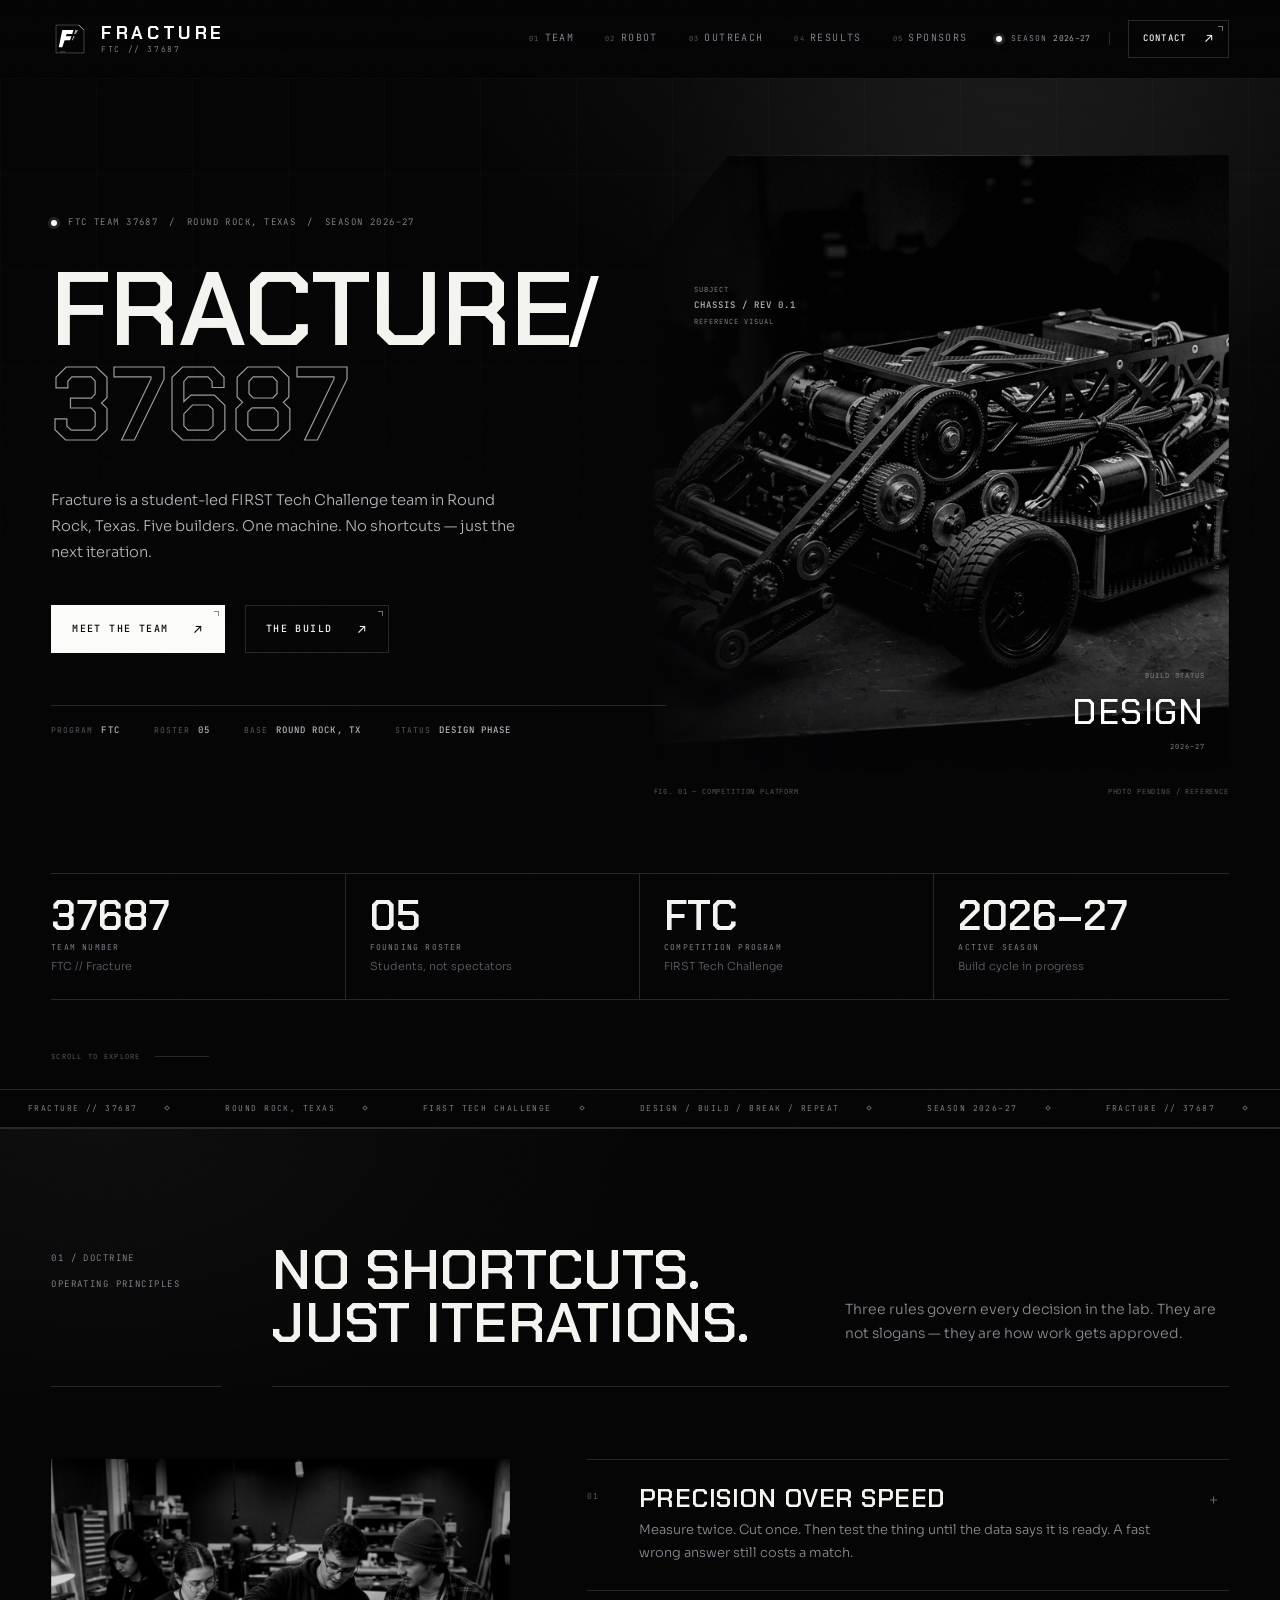
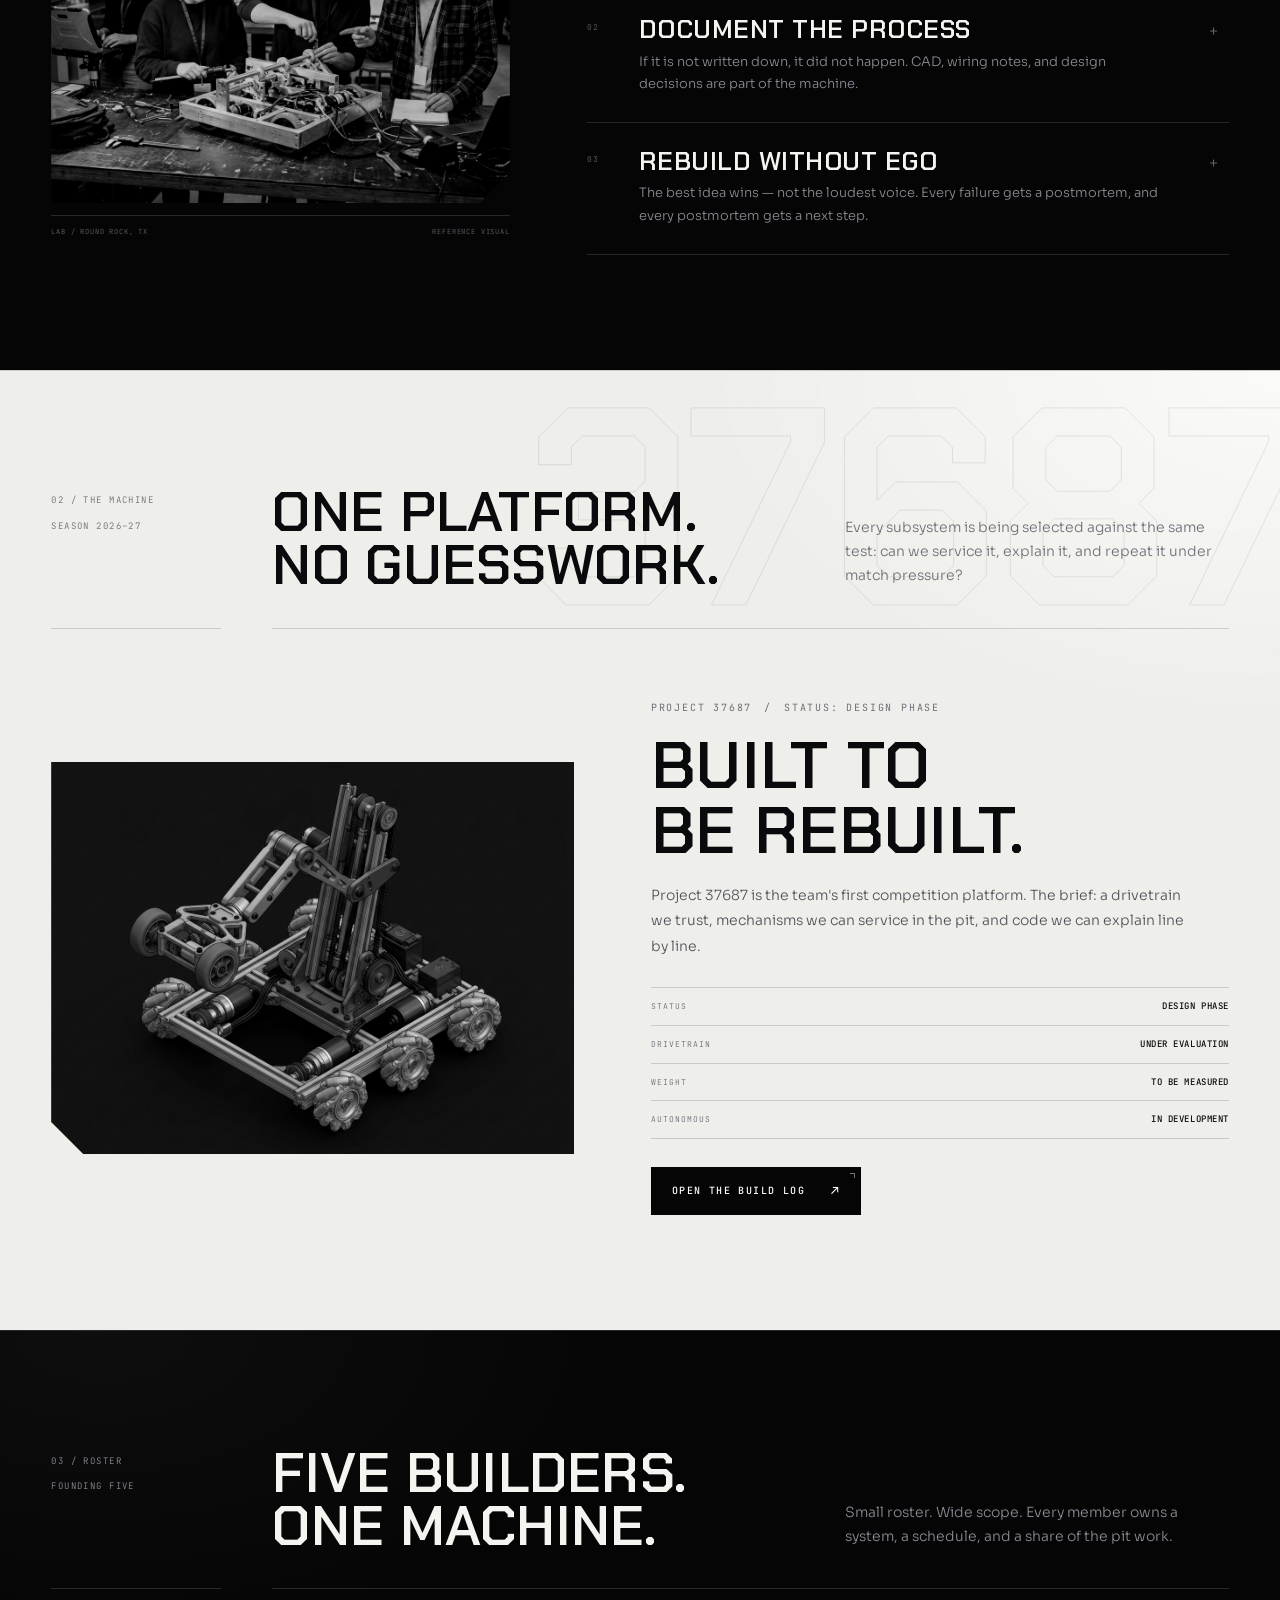
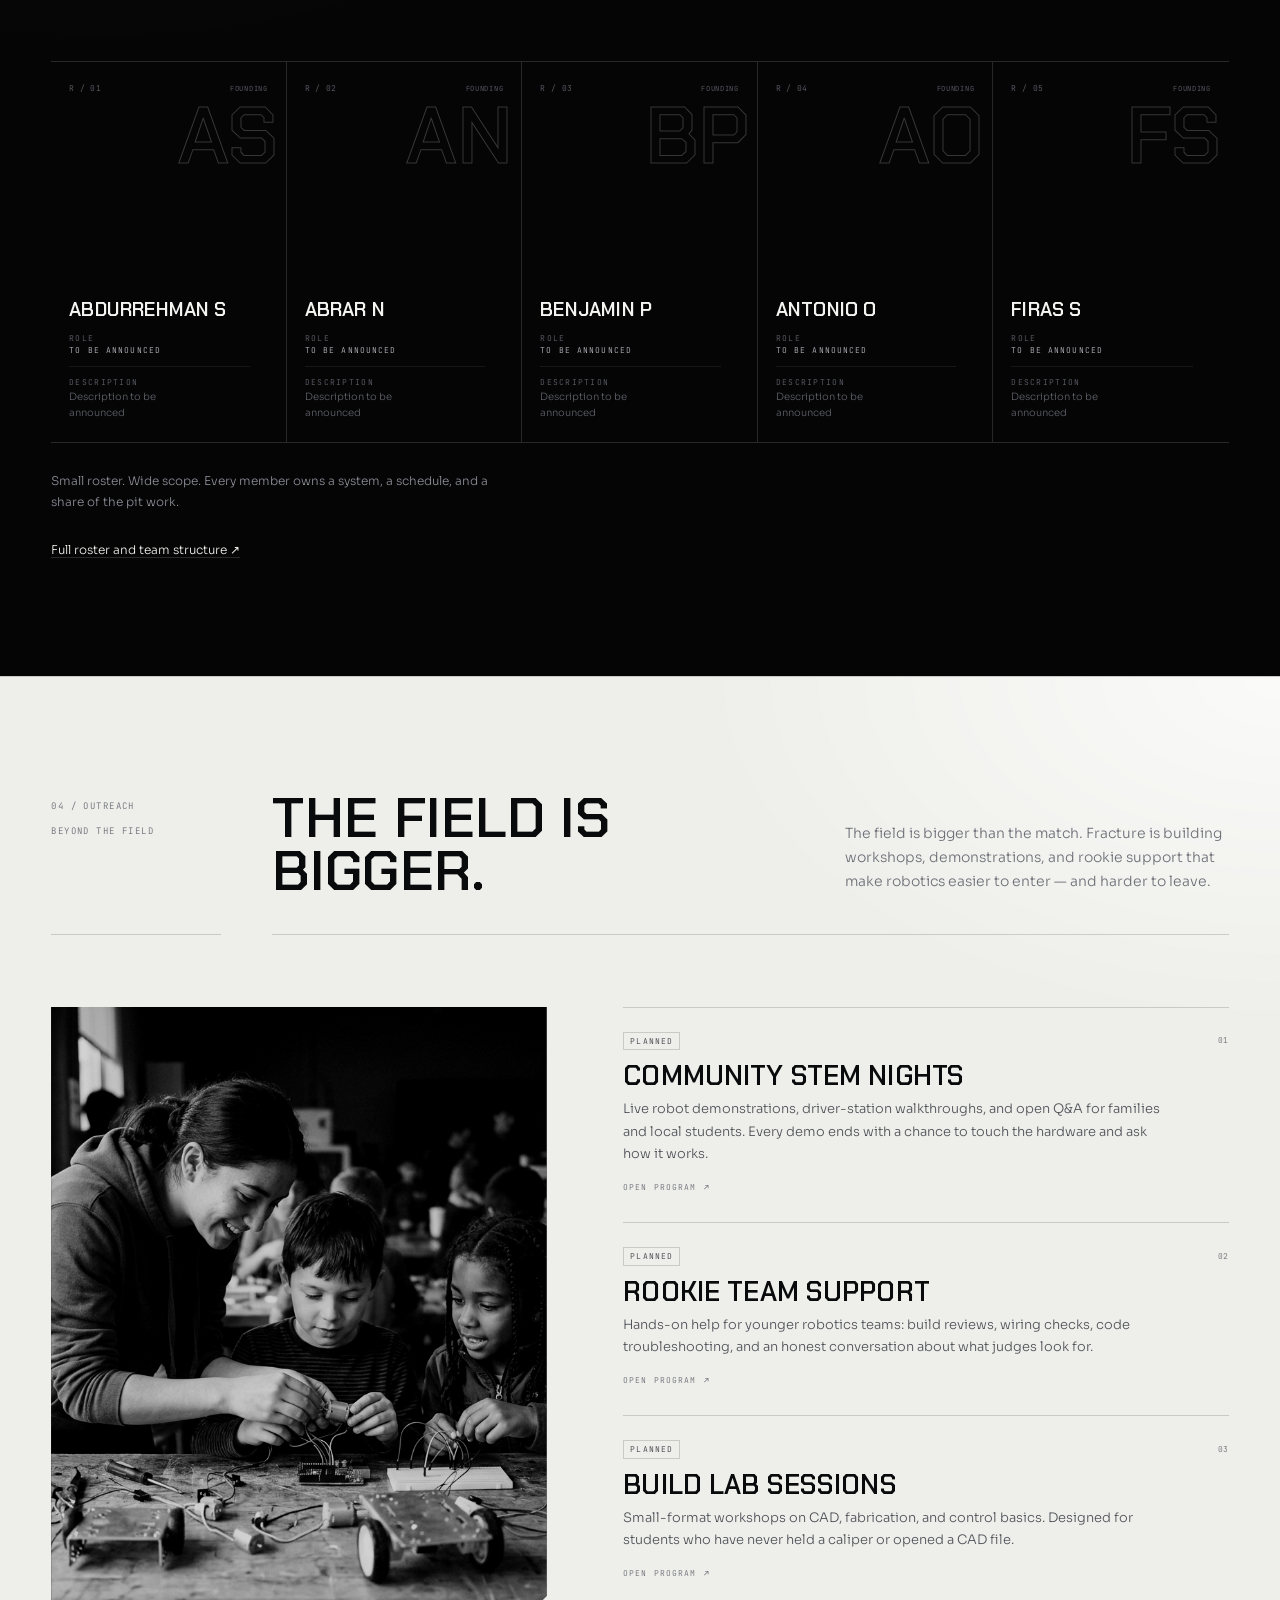
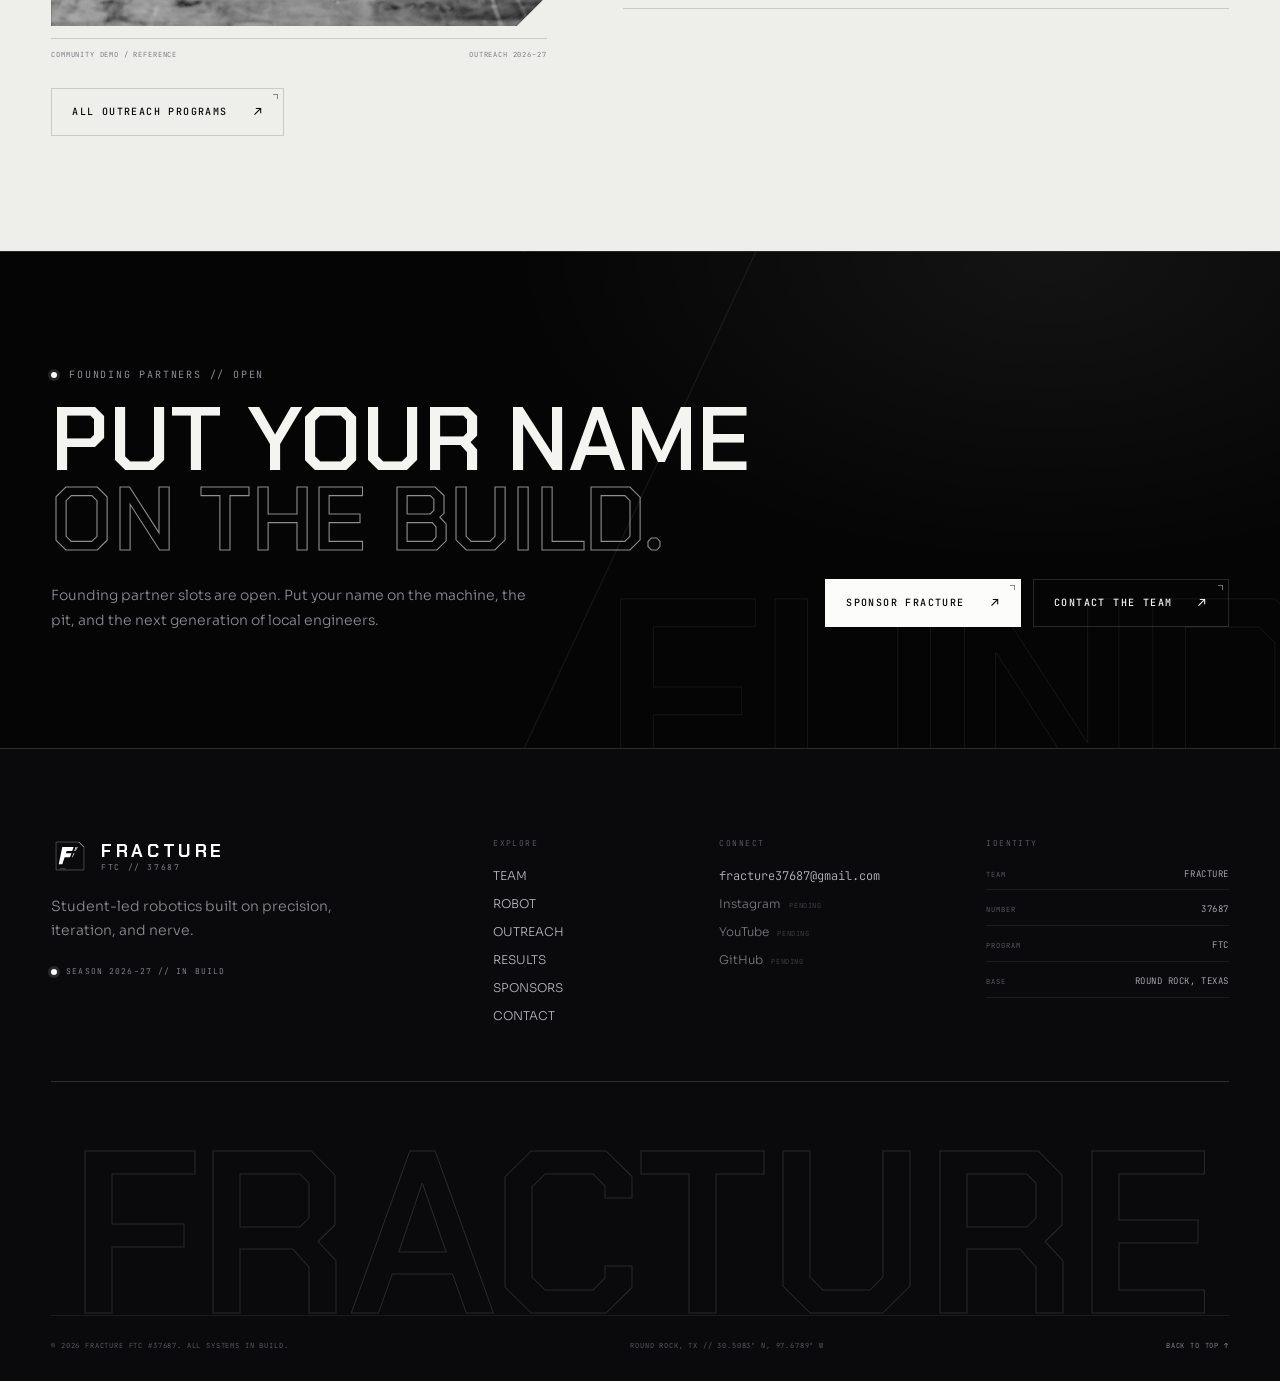
==== index.html @ 83b997a6 "Build Fracture team website with roster roles and recognition section" ====
<!DOCTYPE html>
<html lang="en">
<head>
  <meta charset="utf-8" />
  <meta name="viewport" content="width=device-width, initial-scale=1" />
  <title>Fracture #37687 — FTC Robotics, Round Rock TX</title>
  <meta name="description" content="Fracture is a student-led FIRST Tech Challenge team in Round Rock, Texas. Five builders, one machine, no shortcuts." />
  <meta name="theme-color" content="#050506" />
  <link rel="icon" type="image/svg+xml" href="assets/icons/favicon.svg" />
  <link rel="preconnect" href="https://fonts.googleapis.com" />
  <link rel="preconnect" href="https://fonts.gstatic.com" crossorigin />
  <link href="https://fonts.googleapis.com/css2?family=Chakra+Petch:wght@400;500;600;700&family=JetBrains+Mono:wght@400;500&family=Sora:wght@200;300;400;500;600&display=swap" rel="stylesheet" />
  <link rel="stylesheet" href="assets/css/styles.css" />
</head>
<body data-page="home">
  <a class="skip-link" href="#main">Skip to content</a>
  <div class="noise" aria-hidden="true"></div>
  <header class="site-header" id="site-header"></header>

  <main id="main">
    <section class="hero-home" data-glow>
      <div class="container">
        <div class="hero-layout">
          <div class="hero-copy">
            <div class="hero-kicker">
              <span class="status-dot" aria-hidden="true"></span>
              <span>FTC TEAM 37687</span>
              <span class="slash">/</span>
              <span>ROUND ROCK, TEXAS</span>
              <span class="slash">/</span>
              <span>SEASON 2026–27</span>
            </div>

            <h1 class="hero-title display">
              <span class="hero-title-line"><span>FRACTURE<span class="hero-title-shard" aria-hidden="true"></span></span></span>
              <span class="hero-title-line hero-title-line--outline"><span>37687</span></span>
            </h1>

            <p class="hero-lede" data-home="intro">Fracture is a student-led FIRST Tech Challenge team in Round Rock, Texas.</p>

            <div class="hero-actions">
              <a class="btn btn--primary" href="about.html">MEET THE TEAM <span class="btn-arrow" aria-hidden="true">&#8599;</span></a>
              <a class="btn btn--ghost" href="robot.html">THE BUILD <span class="btn-arrow" aria-hidden="true">&#8599;</span></a>
            </div>

            <div class="hero-specs">
              <span class="hero-spec">PROGRAM <strong>FTC</strong></span>
              <span class="hero-spec">ROSTER <strong>05</strong></span>
              <span class="hero-spec">BASE <strong>ROUND ROCK, TX</strong></span>
              <span class="hero-spec">STATUS <strong>DESIGN PHASE</strong></span>
            </div>
          </div>

          <div class="hero-visual">
            <div class="hero-frame">
              <div class="hero-media" id="home-hero-media"></div>
              <div class="hero-veil" aria-hidden="true"></div>
              <div class="hero-scan" aria-hidden="true"></div>
              <div class="hero-frame-tag hero-frame-tag--tl">
                <span>SUBJECT</span>
                <strong>CHASSIS / REV 0.1</strong>
                <span>REFERENCE VISUAL</span>
              </div>
              <div class="hero-frame-tag hero-frame-tag--br">
                <span>BUILD STATUS</span>
                <strong>DESIGN</strong>
                <span>2026–27</span>
              </div>
              <span class="hero-vertical">FRACTURE // ROUND ROCK // 30.5083&deg; N</span>
            </div>
            <div class="hero-visual-foot">
              <span>FIG. 01 — COMPETITION PLATFORM</span>
              <span>PHOTO PENDING / REFERENCE</span>
            </div>
          </div>
        </div>

        <div class="stat-band-wrap">
          <div class="stat-band" id="home-kpi-strip"></div>
        </div>

        <div class="hero-scroll">SCROLL TO EXPLORE</div>
      </div>
    </section>

    <div class="ticker" aria-hidden="true">
      <div class="ticker__track" id="home-ticker"></div>
    </div>

    <section class="section section--dark">
      <div class="container">
        <div class="section-head">
          <div class="section-head__label">
            <span>01 / DOCTRINE</span>
            <span>OPERATING PRINCIPLES</span>
          </div>
          <div class="section-head__main">
            <h2 class="section-title">NO SHORTCUTS.<br />JUST ITERATIONS.</h2>
            <div class="section-head__aside">
              <p>Three rules govern every decision in the lab. They are not slogans — they are how work gets approved.</p>
            </div>
          </div>
        </div>

        <div class="manifesto-grid">
          <div class="manifesto-media">
            <div class="manifesto-frame">
              <img
                src="assets/images/team/workshop-collab.jpg"
                alt="Team members working together around a robot chassis"
                loading="lazy"
                decoding="async"
                data-fallback-title="Workshop / Team"
                data-fallback-path="assets/images/team/workshop-collab.jpg"
              />
            </div>
            <div class="media-caption">
              <span>LAB / ROUND ROCK, TX</span>
              <span>REFERENCE VISUAL</span>
            </div>
          </div>
          <div class="principle-list" id="home-principles"></div>
        </div>
      </div>
    </section>

    <section class="section section--light feature-section">
      <span class="ghost-word feature-ghost" aria-hidden="true">37687</span>
      <div class="container">
        <div class="section-head">
          <div class="section-head__label">
            <span>02 / THE MACHINE</span>
            <span>SEASON 2026–27</span>
          </div>
          <div class="section-head__main">
            <h2 class="section-title">ONE PLATFORM.<br />NO GUESSWORK.</h2>
            <div class="section-head__aside">
              <p>Every subsystem is being selected against the same test: can we service it, explain it, and repeat it under match pressure?</p>
            </div>
          </div>
        </div>

        <div class="feature-split">
          <div class="feature-media">
            <div class="feature-frame" id="home-robot-preview-media"></div>
          </div>
          <div class="feature-copy">
            <span class="eyebrow">PROJECT 37687 <span class="slash">/</span> STATUS: DESIGN PHASE</span>
            <h2 class="feature-title">BUILT TO<br />BE REBUILT.</h2>
            <p data-home="robotSummary">Project 37687 is the team's first competition platform.</p>
            <div class="spec-mini-list" id="home-robot-specs"></div>
            <div class="feature-actions">
              <a class="btn btn--primary" href="robot.html">OPEN THE BUILD LOG <span class="btn-arrow" aria-hidden="true">&#8599;</span></a>
            </div>
          </div>
        </div>
      </div>
    </section>

    <section class="section section--dark">
      <div class="container">
        <div class="section-head">
          <div class="section-head__label">
            <span>03 / ROSTER</span>
            <span>FOUNDING FIVE</span>
          </div>
          <div class="section-head__main">
            <h2 class="section-title">FIVE BUILDERS.<br />ONE MACHINE.</h2>
            <div class="section-head__aside">
              <p>Small roster. Wide scope. Every member owns a system, a schedule, and a share of the pit work.</p>
            </div>
          </div>
        </div>

        <div class="roster-grid" id="home-roster-preview"></div>
        <p class="roster-note" data-home="rosterNote"></p>
        <p class="roster-note"><a href="about.html">Full roster and team structure <span aria-hidden="true">&#8599;</span></a></p>
      </div>
    </section>

    <section class="section section--light">
      <div class="container">
        <div class="section-head">
          <div class="section-head__label">
            <span>04 / OUTREACH</span>
            <span>BEYOND THE FIELD</span>
          </div>
          <div class="section-head__main">
            <h2 class="section-title">THE FIELD IS<br />BIGGER.</h2>
            <div class="section-head__aside">
              <p data-home="outreachTeaser">The field is bigger than the match.</p>
            </div>
          </div>
        </div>

        <div class="outreach-split">
          <div class="outreach-visual">
            <div class="manifesto-frame">
              <img
                src="assets/images/outreach/stem-demo.jpg"
                alt="Students learning electronics at a community STEM workshop"
                loading="lazy"
                decoding="async"
                data-fallback-title="Outreach / STEM Demo"
                data-fallback-path="assets/images/outreach/stem-demo.jpg"
              />
            </div>
            <div class="media-caption">
              <span>COMMUNITY DEMO / REFERENCE</span>
              <span>OUTREACH 2026–27</span>
            </div>
          </div>
          <div class="mini-programs" id="home-outreach-preview"></div>
        </div>

        <div class="feature-actions">
          <a class="btn btn--ghost" href="outreach.html">ALL OUTREACH PROGRAMS <span class="btn-arrow" aria-hidden="true">&#8599;</span></a>
        </div>
      </div>
    </section>

    <section class="cta-band" data-glow>
      <div class="container cta-band__inner">
        <div class="cta-band__copy">
          <span class="eyebrow"><span class="status-dot" aria-hidden="true"></span> FOUNDING PARTNERS // OPEN</span>
          <h2 class="cta-band__title display">PUT YOUR NAME<br /><span class="outline-text">ON THE BUILD.</span></h2>
          <p data-home="sponsorTeaser">Founding partner slots are open.</p>
        </div>
        <div class="cta-band__actions">
          <a class="btn btn--primary" href="sponsors.html">SPONSOR FRACTURE <span class="btn-arrow" aria-hidden="true">&#8599;</span></a>
          <a class="btn btn--ghost" href="contact.html">CONTACT THE TEAM <span class="btn-arrow" aria-hidden="true">&#8599;</span></a>
        </div>
      </div>
      <span class="ghost-word cta-band__ghost" aria-hidden="true">FUND</span>
    </section>
  </main>

  <footer class="site-footer" id="site-footer"></footer>

  <script src="assets/js/content.js"></script>
  <script src="assets/js/main.js"></script>
</body>
</html>
---- assets/css/styles.css ----
/* ==========================================================================
   FRACTURE #37687 — MINIMAL MONOCHROME SYSTEM
   Flat surfaces. Hairline structure. Oversized type. No metal, no bevels.
   ========================================================================== */

:root {
  --black: #050506;
  --black-2: #0a0a0c;
  --black-3: #101012;
  --paper: #eeeeea;
  --paper-2: #f6f6f2;
  --white: #fcfcfa;

  --text: #f4f4f0;
  --text-soft: #b5b6bc;
  --text-muted: #8c8e96;
  --text-dim: #5f6169;

  --light-text: #090a0c;
  --light-soft: #505259;
  --light-muted: #6d6f77;

  --line: rgba(255, 255, 255, 0.14);
  --line-soft: rgba(255, 255, 255, 0.07);
  --line-strong: rgba(255, 255, 255, 0.32);
  --line-dark: rgba(9, 10, 12, 0.16);
  --line-dark-soft: rgba(9, 10, 12, 0.08);
  --line-dark-strong: rgba(9, 10, 12, 0.4);

  --font-display: "Chakra Petch", "Arial Narrow", sans-serif;
  --font-body: "Sora", "Segoe UI", sans-serif;
  --font-mono: "JetBrains Mono", ui-monospace, "SFMono-Regular", Menlo, monospace;

  --container: 1320px;
  --header-h: 78px;
  --pad: clamp(24px, 4vw, 56px);
  --ease: cubic-bezier(0.16, 1, 0.3, 1);
  --ease-io: cubic-bezier(0.65, 0, 0.35, 1);
}

/* --------------------------------------------------------------------------
   RESET / BASE
   -------------------------------------------------------------------------- */

*,
*::before,
*::after {
  box-sizing: border-box;
}

html {
  scroll-behavior: smooth;
  scroll-padding-top: calc(var(--header-h) + 24px);
  -webkit-font-smoothing: antialiased;
  -moz-osx-font-smoothing: grayscale;
  background: var(--black);
}

body {
  margin: 0;
  min-width: 320px;
  background: var(--black);
  color: var(--text);
  font-family: var(--font-body);
  font-size: 16px;
  font-weight: 300;
  line-height: 1.65;
  overflow-x: hidden;
}

body.no-scroll,
body.nav-open {
  overflow: hidden;
}

::selection {
  background: var(--white);
  color: var(--black);
}

img,
svg {
  display: block;
  max-width: 100%;
}

a {
  color: inherit;
  text-decoration: none;
}

button,
input,
select,
textarea {
  font: inherit;
  color: inherit;
}

button {
  -webkit-tap-highlight-color: transparent;
}

:focus-visible {
  outline: 2px solid var(--text);
  outline-offset: 4px;
}

.section--light :focus-visible,
.page-hero + * :focus-visible {
  outline-color: var(--light-text);
}

h1,
h2,
h3,
h4 {
  margin: 0;
  font-family: var(--font-display);
  font-weight: 600;
  line-height: 0.98;
  letter-spacing: 0.005em;
  text-transform: uppercase;
  text-wrap: balance;
}

p {
  margin: 0;
  max-width: 68ch;
  text-wrap: pretty;
}

ul,
ol {
  margin: 0;
  padding: 0;
  list-style: none;
}

/* Page texture: a barely-there film grain keeps large flat blacks alive. */
.noise {
  position: fixed;
  inset: -50%;
  z-index: 9999;
  pointer-events: none;
  opacity: 0.026;
  background-image: url("data:image/svg+xml,%3Csvg xmlns='http://www.w3.org/2000/svg' width='180' height='180' viewBox='0 0 180 180'%3E%3Cfilter id='n'%3E%3CfeTurbulence type='fractalNoise' baseFrequency='0.82' numOctaves='4' stitchTiles='stitch'/%3E%3C/filter%3E%3Crect width='180' height='180' filter='url(%23n)' opacity='0.6'/%3E%3C/svg%3E");
  animation: grain 8s steps(6) infinite;
}

@keyframes grain {
  0%, 100% { transform: translate(0, 0); }
  16% { transform: translate(-2%, 1%); }
  33% { transform: translate(1%, -2%); }
  50% { transform: translate(-1%, 2%); }
  66% { transform: translate(2%, 1%); }
  83% { transform: translate(-2%, -1%); }
}

.scroll-progress {
  position: fixed;
  top: 0;
  left: 0;
  z-index: 300;
  width: 100%;
  height: 2px;
  background: var(--white);
  transform: scaleX(0);
  transform-origin: left center;
  pointer-events: none;
}

.skip-link {
  position: fixed;
  top: -100px;
  left: 16px;
  z-index: 1000;
  padding: 12px 18px;
  background: var(--white);
  color: var(--black);
  font-family: var(--font-mono);
  font-size: 11px;
  letter-spacing: 0.12em;
  text-transform: uppercase;
  transition: top 0.2s var(--ease);
}

.skip-link:focus {
  top: 16px;
}

/* --------------------------------------------------------------------------
   TYPE UTILITIES
   -------------------------------------------------------------------------- */

.display {
  font-family: var(--font-display);
  font-weight: 600;
  letter-spacing: 0.004em;
  line-height: 0.92;
  text-transform: uppercase;
  text-wrap: balance;
}

.outline-text {
  color: transparent;
  -webkit-text-stroke: 1.1px rgba(255, 255, 255, 0.55);
}

.section--light .outline-text {
  -webkit-text-stroke-color: rgba(9, 10, 12, 0.5);
}

.mono {
  font-family: var(--font-mono);
  font-variant-numeric: tabular-nums;
  letter-spacing: 0.04em;
}

.eyebrow {
  display: flex;
  flex-wrap: wrap;
  align-items: center;
  gap: 12px;
  font-family: var(--font-mono);
  font-size: 10px;
  font-weight: 400;
  letter-spacing: 0.18em;
  line-height: 1.4;
  text-transform: uppercase;
  color: var(--text-muted);
}

.eyebrow .slash {
  color: var(--text-dim);
}

.section--light .eyebrow {
  color: var(--light-muted);
}

.section--light .eyebrow .slash {
  color: var(--light-muted);
}

.lead {
  max-width: 60ch;
  font-size: clamp(15px, 1.2vw, 17px);
  line-height: 1.75;
  color: var(--text-soft);
}

.section--light .lead {
  color: var(--light-soft);
}

.status-dot {
  display: inline-block;
  width: 6px;
  height: 6px;
  flex: 0 0 auto;
  border-radius: 50%;
  background: var(--white);
  box-shadow: 0 0 0 3px rgba(255, 255, 255, 0.12);
  animation: pulse-dot 3.2s var(--ease-io) infinite;
}

.section--light .status-dot {
  background: var(--black);
  box-shadow: 0 0 0 3px rgba(5, 5, 6, 0.12);
}

@keyframes pulse-dot {
  0%, 100% { opacity: 1; }
  50% { opacity: 0.45; }
}

.tag {
  display: inline-flex;
  align-items: center;
  gap: 5px;
  padding: 3px 6px;
  border: 1px solid var(--line);
  font-family: var(--font-mono);
  font-size: 8px;
  font-weight: 400;
  letter-spacing: 0.14em;
  line-height: 1.3;
  text-transform: uppercase;
  white-space: nowrap;
  color: var(--text-soft);
}

.section--light .tag {
  border-color: var(--line-dark);
  color: var(--light-soft);
}

.ghost-word {
  position: absolute;
  z-index: 0;
  font-family: var(--font-display);
  font-size: clamp(8rem, 22vw, 21rem);
  font-weight: 600;
  line-height: 0.7;
  letter-spacing: -0.02em;
  color: transparent;
  -webkit-text-stroke: 1px rgba(255, 255, 255, 0.09);
  pointer-events: none;
  user-select: none;
}

.section--light .ghost-word {
  -webkit-text-stroke-color: rgba(9, 10, 12, 0.09);
}

/* --------------------------------------------------------------------------
   LAYOUT
   -------------------------------------------------------------------------- */

.container {
  position: relative;
  z-index: 2;
  width: 100%;
  max-width: var(--container);
  margin: 0 auto;
  padding-inline: var(--pad);
}

.section {
  position: relative;
  padding-block: clamp(80px, 9vw, 132px);
  overflow: hidden;
  border-top: 1px solid var(--line);
}

.section--dark {
  background:
    radial-gradient(900px 520px at 8% 0%, rgba(255, 255, 255, 0.035), transparent 62%),
    var(--black);
  color: var(--text);
}

.section--light {
  background:
    radial-gradient(1000px 600px at 100% 0%, rgba(255, 255, 255, 0.72), transparent 58%),
    var(--paper);
  color: var(--light-text);
  border-top-color: var(--line-dark);
}

.section--flush {
  padding-top: 0;
}

.section-head {
  position: relative;
  z-index: 2;
  display: grid;
  grid-template-columns: minmax(110px, 170px) minmax(0, 1fr);
  gap: clamp(24px, 4vw, 52px);
  margin-bottom: clamp(44px, 6vw, 72px);
}

.section-head__label {
  display: flex;
  flex-direction: column;
  gap: 12px;
  padding-top: 8px;
  font-family: var(--font-mono);
  font-size: 9px;
  letter-spacing: 0.16em;
  line-height: 1.5;
  text-transform: uppercase;
  color: var(--text-muted);
}

.section--light .section-head__label {
  color: var(--light-muted);
}

.section-head__label::after {
  content: "";
  width: 100%;
  height: 1px;
  margin-top: auto;
  background: var(--line);
}

.section--light .section-head__label::after {
  background: var(--line-dark);
}

.section-head__main {
  display: flex;
  flex-wrap: wrap;
  align-items: flex-end;
  justify-content: space-between;
  gap: 24px 40px;
  padding-bottom: clamp(24px, 3vw, 36px);
  border-bottom: 1px solid var(--line);
}

.section--light .section-head__main {
  border-bottom-color: var(--line-dark);
}

.section-title {
  max-width: 15ch;
  font-size: clamp(2.15rem, 4.4vw, 4rem);
  line-height: 0.94;
}

.section-title--wide {
  max-width: 20ch;
}

.section-head__aside {
  max-width: 32ch;
  padding-bottom: 4px;
}

.section-head__aside p {
  font-size: 14px;
  line-height: 1.7;
  color: var(--text-muted);
}

.section--light .section-head__aside p {
  color: var(--light-muted);
}

/* --------------------------------------------------------------------------
   BUTTONS / LINKS
   -------------------------------------------------------------------------- */

.btn {
  position: relative;
  display: inline-flex;
  align-items: center;
  justify-content: space-between;
  gap: 26px;
  min-height: 48px;
  padding: 12px 20px;
  border: 1px solid transparent;
  border-radius: 0;
  background: transparent;
  font-family: var(--font-mono);
  font-size: 10px;
  font-weight: 500;
  letter-spacing: 0.14em;
  line-height: 1.2;
  text-transform: uppercase;
  cursor: pointer;
  overflow: hidden;
  transition:
    color 0.3s var(--ease),
    background-color 0.3s var(--ease),
    border-color 0.3s var(--ease);
}

.btn::after {
  content: "";
  position: absolute;
  top: 5px;
  right: 5px;
  width: 5px;
  height: 5px;
  border-top: 1px solid currentColor;
  border-right: 1px solid currentColor;
  opacity: 0.45;
  transition: opacity 0.3s var(--ease);
}

.btn:hover::after {
  opacity: 1;
}

.btn--primary {
  background: var(--white);
  border-color: var(--white);
  color: var(--black);
}

.btn--primary:hover {
  background: var(--text-soft);
  border-color: var(--text-soft);
}

.section--light .btn--primary {
  background: var(--black);
  border-color: var(--black);
  color: var(--white);
}

.section--light .btn--primary:hover {
  background: var(--light-soft);
  border-color: var(--light-soft);
}

.btn--ghost {
  border-color: var(--line);
  color: var(--text);
}

.btn--ghost:hover {
  border-color: var(--white);
  background: var(--white);
  color: var(--black);
}

.section--light .btn--ghost {
  border-color: var(--line-dark);
  color: var(--light-text);
}

.section--light .btn--ghost:hover {
  background: var(--black);
  border-color: var(--black);
  color: var(--white);
}

.btn--sm {
  min-height: 38px;
  padding: 9px 14px;
  font-size: 9px;
  gap: 18px;
}

.btn-arrow {
  display: inline-block;
  font-size: 13px;
  transition: transform 0.35s var(--ease);
}

.btn:hover .btn-arrow {
  transform: translate(2px, -2px);
}

.link-arrow {
  display: inline-flex;
  align-items: center;
  gap: 12px;
  padding-bottom: 5px;
  border-bottom: 1px solid var(--line);
  font-family: var(--font-mono);
  font-size: 9px;
  letter-spacing: 0.16em;
  text-transform: uppercase;
  color: var(--text-soft);
  transition: color 0.3s var(--ease), border-color 0.3s var(--ease);
}

.link-arrow span {
  transition: transform 0.35s var(--ease);
}

.link-arrow:hover {
  color: var(--white);
  border-color: var(--white);
}

.link-arrow:hover span {
  transform: translate(2px, -2px);
}

.section--light .link-arrow {
  border-color: var(--line-dark);
  color: var(--light-soft);
}

.section--light .link-arrow:hover {
  color: var(--light-text);
  border-color: var(--light-text);
}

/* --------------------------------------------------------------------------
   HEADER / NAVIGATION
   -------------------------------------------------------------------------- */

.site-header {
  position: sticky;
  top: 0;
  z-index: 200;
  height: var(--header-h);
  background: linear-gradient(180deg, rgba(5, 5, 6, 0.72), rgba(5, 5, 6, 0.24));
  transition:
    background-color 0.35s var(--ease),
    border-color 0.35s var(--ease),
    backdrop-filter 0.35s var(--ease);
  border-bottom: 1px solid transparent;
}

.site-header.is-scrolled {
  background: rgba(5, 5, 6, 0.9);
  border-bottom-color: var(--line-soft);
  backdrop-filter: blur(16px) saturate(1.05);
}

.header-inner {
  height: 100%;
  display: flex;
  align-items: center;
  justify-content: space-between;
  gap: 28px;
}

.brand {
  display: inline-flex;
  align-items: center;
  gap: 12px;
  flex-shrink: 0;
}

.brand-mark {
  width: 38px;
  height: 38px;
  transition: transform 0.5s var(--ease);
}

.brand:hover .brand-mark {
  transform: rotate(-6deg) scale(1.04);
}

.brand-type {
  display: flex;
  flex-direction: column;
  gap: 3px;
}

.brand-name {
  font-family: var(--font-display);
  font-size: 18px;
  font-weight: 700;
  letter-spacing: 0.2em;
  line-height: 1;
  color: var(--white);
}

.brand-sub {
  font-family: var(--font-mono);
  font-size: 8px;
  letter-spacing: 0.2em;
  line-height: 1;
  color: var(--text-muted);
}

.primary-nav {
  display: flex;
  align-items: center;
  gap: clamp(18px, 2.4vw, 34px);
  margin-left: auto;
}

.nav-link {
  position: relative;
  display: inline-flex;
  align-items: baseline;
  gap: 5px;
  padding-block: 8px;
  font-family: var(--font-mono);
  font-size: 10px;
  letter-spacing: 0.14em;
  text-transform: uppercase;
  color: var(--text-muted);
  white-space: nowrap;
  transition: color 0.25s var(--ease);
}

.nav-index {
  font-size: 7px;
  color: var(--text-dim);
  transition: color 0.25s var(--ease);
}

.nav-link::after {
  content: "";
  position: absolute;
  left: 0;
  right: 0;
  bottom: 0;
  height: 1px;
  background: currentColor;
  transform: scaleX(0);
  transform-origin: left;
  transition: transform 0.35s var(--ease);
}

.nav-link:hover,
.nav-link[aria-current="page"] {
  color: var(--white);
}

.nav-link:hover .nav-index,
.nav-link[aria-current="page"] .nav-index {
  color: var(--text-soft);
}

.nav-link:hover::after,
.nav-link[aria-current="page"]::after {
  transform: scaleX(1);
}

.header-right {
  display: flex;
  align-items: center;
  gap: 18px;
  flex-shrink: 0;
}

.header-status {
  display: flex;
  align-items: center;
  gap: 9px;
  padding-right: 18px;
  border-right: 1px solid var(--line);
  font-family: var(--font-mono);
  font-size: 8px;
  letter-spacing: 0.14em;
  text-transform: uppercase;
  color: var(--text-muted);
  white-space: nowrap;
}

.header-status .mono {
  color: var(--text-soft);
}

.header-cta {
  display: inline-flex;
}

.mobile-menu-toggle {
  display: none;
  width: 42px;
  height: 38px;
  padding: 0;
  border: 1px solid var(--line);
  background: transparent;
  color: var(--white);
  cursor: pointer;
  transition: border-color 0.25s var(--ease), background-color 0.25s var(--ease);
}

.mobile-menu-toggle:hover {
  border-color: var(--line-strong);
  background: rgba(255, 255, 255, 0.05);
}

.toggle-lines {
  display: flex;
  flex-direction: column;
  align-items: center;
  justify-content: center;
  gap: 5px;
  width: 16px;
  height: 100%;
  margin: 0 auto;
}

.toggle-lines span {
  display: block;
  width: 100%;
  height: 1px;
  background: currentColor;
  transition: transform 0.3s var(--ease), opacity 0.3s var(--ease);
}

.mobile-drawer {
  position: fixed;
  top: 0;
  right: 0;
  bottom: 0;
  z-index: 260;
  width: min(430px, 100vw);
  padding: 24px var(--pad) 32px;
  display: flex;
  flex-direction: column;
  background: var(--black-2);
  border-left: 1px solid var(--line);
  transform: translateX(102%);
  visibility: hidden;
  transition: transform 0.55s var(--ease), visibility 0.55s var(--ease);
  overflow-y: auto;
}

.mobile-drawer.is-open {
  transform: translateX(0);
  visibility: visible;
}

body.nav-open::before {
  content: "";
  position: fixed;
  inset: 0;
  z-index: 250;
  background: rgba(0, 0, 0, 0.66);
  backdrop-filter: blur(3px);
}

.drawer-head {
  display: flex;
  align-items: center;
  justify-content: space-between;
  gap: 20px;
  padding-bottom: 20px;
  border-bottom: 1px solid var(--line);
  font-size: 8px;
  letter-spacing: 0.16em;
  color: var(--text-muted);
}

.drawer-close {
  width: 38px;
  height: 38px;
  border: 1px solid var(--line);
  background: transparent;
  color: var(--white);
  font-size: 13px;
  cursor: pointer;
}

.drawer-close:hover {
  background: var(--white);
  color: var(--black);
}

.drawer-link {
  display: grid;
  grid-template-columns: 34px 1fr auto;
  align-items: center;
  gap: 14px;
  min-height: 64px;
  border-bottom: 1px solid var(--line);
  font-family: var(--font-display);
  font-size: clamp(21px, 5vw, 27px);
  font-weight: 600;
  letter-spacing: 0.04em;
  text-transform: uppercase;
  color: var(--text-soft);
  transition: color 0.25s var(--ease), padding-left 0.3s var(--ease);
}

.drawer-link:hover,
.drawer-link[aria-current="page"] {
  color: var(--white);
  padding-left: 6px;
}

.drawer-index {
  font-family: var(--font-mono);
  font-size: 8px;
  letter-spacing: 0.1em;
  color: var(--text-dim);
}

.drawer-arrow {
  font-family: var(--font-mono);
  font-size: 15px;
  color: var(--text-dim);
}

.drawer-foot {
  display: flex;
  align-items: center;
  gap: 9px;
  margin-top: auto;
  padding-top: 28px;
  font-family: var(--font-mono);
  font-size: 8px;
  letter-spacing: 0.13em;
  line-height: 1.6;
  text-transform: uppercase;
  color: var(--text-muted);
}

/* --------------------------------------------------------------------------
   FOOTER
   -------------------------------------------------------------------------- */

.site-footer {
  position: relative;
  padding-top: clamp(56px, 7vw, 88px);
  background: var(--black-2);
  border-top: 1px solid var(--line);
  overflow: hidden;
}

.footer-grid {
  display: grid;
  grid-template-columns: 1.45fr 0.65fr 0.8fr 0.9fr;
  gap: clamp(28px, 4vw, 56px);
  padding-bottom: 56px;
  border-bottom: 1px solid var(--line);
}

.brand--footer {
  margin-bottom: 20px;
}

.footer-tagline {
  max-width: 34ch;
  font-size: 14px;
  line-height: 1.7;
  color: var(--text-muted);
}

.footer-status {
  display: flex;
  align-items: center;
  gap: 9px;
  margin-top: 22px;
  font-family: var(--font-mono);
  font-size: 8px;
  letter-spacing: 0.14em;
  text-transform: uppercase;
  color: var(--text-muted);
}

.footer-heading {
  margin-bottom: 16px;
  font-family: var(--font-mono);
  font-size: 8px;
  letter-spacing: 0.18em;
  text-transform: uppercase;
  color: var(--text-dim);
}

.footer-links {
  display: flex;
  flex-direction: column;
  align-items: flex-start;
  gap: 10px;
}

.footer-links a,
.footer-social,
.footer-email {
  font-size: 12px;
  line-height: 1.5;
  color: var(--text-soft);
  transition: color 0.25s var(--ease);
}

.footer-links a:hover,
.footer-social:hover,
.footer-email:hover {
  color: var(--white);
}

.footer-email {
  font-family: var(--font-mono);
  font-size: 10px;
  word-break: break-word;
}

.footer-social {
  display: flex;
  align-items: baseline;
  gap: 8px;
  width: 100%;
}

.social-meta {
  font-family: var(--font-mono);
  font-size: 7px;
  letter-spacing: 0.08em;
  color: var(--text-dim);
}

.footer-social--pending {
  opacity: 0.65;
  cursor: default;
}

.footer-data {
  display: flex;
  flex-direction: column;
  gap: 12px;
  margin: 0;
}

.footer-data > div {
  display: flex;
  align-items: baseline;
  justify-content: space-between;
  gap: 14px;
  padding-bottom: 8px;
  border-bottom: 1px solid var(--line-soft);
}

.footer-data dt {
  font-family: var(--font-mono);
  font-size: 7px;
  letter-spacing: 0.13em;
  text-transform: uppercase;
  color: var(--text-dim);
}

.footer-data dd {
  margin: 0;
  font-family: var(--font-mono);
  font-size: 9px;
  letter-spacing: 0.06em;
  text-align: right;
  text-transform: uppercase;
  color: var(--text-soft);
}

.footer-mega {
  padding-top: clamp(40px, 6vw, 72px);
  font-family: var(--font-display);
  font-size: clamp(4.8rem, 18vw, 17rem);
  font-weight: 600;
  letter-spacing: -0.01em;
  line-height: 0.7;
  text-align: center;
  color: transparent;
  -webkit-text-stroke: 1px rgba(255, 255, 255, 0.13);
  user-select: none;
  pointer-events: none;
  white-space: nowrap;
}

.footer-bottom {
  display: flex;
  flex-wrap: wrap;
  align-items: center;
  justify-content: space-between;
  gap: 14px 28px;
  padding-block: 24px 30px;
  border-top: 1px solid var(--line-soft);
  font-family: var(--font-mono);
  font-size: 7px;
  letter-spacing: 0.12em;
  line-height: 1.6;
  text-transform: uppercase;
  color: var(--text-dim);
}

.back-to-top {
  padding: 0;
  border: none;
  background: transparent;
  font-family: var(--font-mono);
  font-size: 7px;
  letter-spacing: 0.12em;
  text-transform: uppercase;
  color: var(--text-muted);
  cursor: pointer;
  transition: color 0.25s var(--ease);
}

.back-to-top:hover {
  color: var(--white);
}

/* --------------------------------------------------------------------------
   HERO
   -------------------------------------------------------------------------- */

.hero-home {
  position: relative;
  overflow: hidden;
  background:
    radial-gradient(1100px 720px at 82% -12%, rgba(255, 255, 255, 0.07), transparent 58%),
    var(--black);
  border-bottom: 1px solid var(--line);
}

.hero-home::before {
  content: "";
  position: absolute;
  inset: 0;
  z-index: 0;
  background-image:
    linear-gradient(90deg, var(--line-soft) 1px, transparent 1px),
    linear-gradient(var(--line-soft) 1px, transparent 1px);
  background-size: 96px 96px;
  opacity: 0.3;
  -webkit-mask-image: linear-gradient(180deg, #000 0%, transparent 72%);
  mask-image: linear-gradient(180deg, #000 0%, transparent 72%);
  pointer-events: none;
}

.hero-home::after {
  content: "";
  position: absolute;
  inset: 0;
  z-index: 1;
  background: radial-gradient(
    620px circle at var(--mx, 78%) var(--my, 16%),
    rgba(255, 255, 255, 0.055),
    transparent 58%
  );
  pointer-events: none;
}

.hero-layout {
  display: grid;
  grid-template-columns: minmax(0, 1.08fr) minmax(0, 0.92fr);
  align-items: center;
  gap: clamp(16px, 3vw, 44px);
  padding-top: clamp(44px, 6vw, 82px);
  padding-bottom: clamp(44px, 6vw, 76px);
}

.hero-copy {
  position: relative;
  z-index: 4;
}

.hero-kicker {
  display: flex;
  flex-wrap: wrap;
  align-items: center;
  gap: 11px;
  font-family: var(--font-mono);
  font-size: 9px;
  letter-spacing: 0.16em;
  line-height: 1.5;
  text-transform: uppercase;
  color: var(--text-muted);
}

.hero-title {
  position: relative;
  z-index: 5;
  width: calc(100% + clamp(30px, 7vw, 110px));
  margin-top: clamp(22px, 3vw, 36px);
  font-size: clamp(3.4rem, 8.2vw, 7.7rem);
  font-weight: 600;
  line-height: 0.84;
  letter-spacing: -0.004em;
}

.hero-title-line {
  display: block;
  overflow: hidden;
  padding-bottom: 0.06em;
}

.hero-title-line > span {
  display: block;
  animation: title-rise 1s var(--ease) both;
}

.hero-title-line:nth-child(2) > span {
  animation-delay: 0.12s;
}

.hero-title-line--outline > span {
  color: transparent;
  -webkit-text-stroke: 1.2px rgba(255, 255, 255, 0.6);
}

.hero-title-shard {
  display: inline-block;
  width: 0.075em;
  height: 0.68em;
  margin-left: 0.07em;
  background: var(--white);
  transform: skew(-17deg);
  vertical-align: -0.02em;
  animation: shard-pulse 4.5s var(--ease-io) infinite;
}

@keyframes title-rise {
  from {
    opacity: 0;
    transform: translateY(0.45em);
  }
  to {
    opacity: 1;
    transform: translateY(0);
  }
}

@keyframes shard-pulse {
  0%, 100% { opacity: 1; }
  50% { opacity: 0.32; }
}

.hero-lede {
  max-width: 47ch;
  margin-top: clamp(24px, 3vw, 34px);
  font-size: clamp(14px, 1.15vw, 16px);
  line-height: 1.75;
  color: var(--text-soft);
}

.hero-actions {
  display: flex;
  flex-wrap: wrap;
  align-items: center;
  gap: 12px 20px;
  margin-top: clamp(28px, 3.5vw, 40px);
}

.hero-specs {
  display: flex;
  flex-wrap: wrap;
  gap: 16px 34px;
  margin-top: clamp(34px, 4vw, 52px);
  padding-top: 18px;
  border-top: 1px solid var(--line);
}

.hero-spec {
  display: flex;
  align-items: baseline;
  gap: 8px;
  font-family: var(--font-mono);
  font-size: 8px;
  letter-spacing: 0.13em;
  line-height: 1.4;
  text-transform: uppercase;
  color: var(--text-dim);
}

.hero-spec strong {
  font-size: 9px;
  font-weight: 500;
  color: var(--text-soft);
}

.hero-visual {
  position: relative;
  z-index: 3;
  min-height: clamp(440px, 55vw, 620px);
  margin-left: clamp(-56px, -4vw, -20px);
}

.hero-frame {
  position: relative;
  height: 100%;
  min-height: inherit;
  overflow: hidden;
  background: var(--black-3);
  clip-path: polygon(13% 0, 100% 0, 100% 100%, 0 100%, 0 15%);
}

.hero-media,
.hero-media img {
  position: absolute;
  inset: 0;
  width: 100%;
  height: 100%;
}

.hero-media img {
  object-fit: cover;
  object-position: 50% 58%;
  filter: grayscale(1) contrast(1.08) brightness(0.86);
  animation: hero-image 1.6s var(--ease) both;
}

@keyframes hero-image {
  from { transform: scale(1.05); opacity: 0; }
  to { transform: scale(1); opacity: 1; }
}

.hero-veil {
  position: absolute;
  inset: 0;
  z-index: 1;
  background:
    linear-gradient(90deg, rgba(5, 5, 6, 0.92) 0%, rgba(5, 5, 6, 0.28) 26%, transparent 58%),
    linear-gradient(0deg, rgba(5, 5, 6, 0.86) 0%, transparent 44%);
  pointer-events: none;
}

.hero-scan {
  position: absolute;
  left: 0;
  right: 0;
  top: 0;
  z-index: 2;
  height: 1px;
  background: linear-gradient(90deg, transparent, rgba(255, 255, 255, 0.55), transparent);
  opacity: 0.35;
  animation: hero-scan 7s linear infinite;
  pointer-events: none;
}

@keyframes hero-scan {
  0% { transform: translateY(0); opacity: 0; }
  12% { opacity: 0.4; }
  88% { opacity: 0.25; }
  100% { transform: translateY(620px); opacity: 0; }
}

.hero-frame-tag {
  position: absolute;
  z-index: 3;
  display: flex;
  flex-direction: column;
  gap: 4px;
  font-family: var(--font-mono);
  font-size: 7px;
  letter-spacing: 0.14em;
  line-height: 1.5;
  text-transform: uppercase;
  color: var(--text-muted);
}

.hero-frame-tag strong {
  font-size: 9px;
  font-weight: 500;
  color: var(--text-soft);
}

.hero-frame-tag--tl {
  top: 21%;
  left: 7%;
}

.hero-frame-tag--br {
  right: 24px;
  bottom: 22px;
  text-align: right;
}

.hero-frame-tag--br strong {
  font-family: var(--font-display);
  font-size: clamp(1.5rem, 3vw, 2.2rem);
  letter-spacing: 0.04em;
  color: var(--white);
}

.hero-vertical {
  position: absolute;
  right: 12px;
  top: 50%;
  z-index: 3;
  transform: rotate(90deg) translateX(50%);
  transform-origin: right center;
  font-family: var(--font-mono);
  font-size: 7px;
  letter-spacing: 0.22em;
  text-transform: uppercase;
  color: var(--text-dim);
  white-space: nowrap;
}

.hero-visual-foot {
  display: flex;
  justify-content: space-between;
  gap: 16px;
  margin-top: 12px;
  font-family: var(--font-mono);
  font-size: 7px;
  letter-spacing: 0.12em;
  line-height: 1.5;
  text-transform: uppercase;
  color: var(--text-dim);
}

.hero-scroll {
  display: flex;
  align-items: center;
  gap: 14px;
  padding-bottom: 26px;
  font-family: var(--font-mono);
  font-size: 7px;
  letter-spacing: 0.18em;
  text-transform: uppercase;
  color: var(--text-dim);
}

.hero-scroll::after {
  content: "";
  width: 54px;
  height: 1px;
  background: var(--line);
}

/* --------------------------------------------------------------------------
   STAT STRIP
   -------------------------------------------------------------------------- */

.stat-band-wrap {
  position: relative;
  z-index: 3;
  padding-bottom: clamp(34px, 4vw, 52px);
}

.stat-band {
  display: grid;
  grid-template-columns: repeat(4, minmax(0, 1fr));
  border-top: 1px solid var(--line);
  border-bottom: 1px solid var(--line);
}

.stat {
  display: flex;
  flex-direction: column;
  gap: 5px;
  padding: 22px 24px 24px 0;
  border-right: 1px solid var(--line);
}

.stat + .stat {
  padding-left: 24px;
}

.stat:last-child {
  border-right: none;
}

.stat__value {
  font-family: var(--font-display);
  font-size: clamp(1.85rem, 3.2vw, 2.8rem);
  font-weight: 600;
  line-height: 1;
  letter-spacing: 0.01em;
  text-transform: uppercase;
  color: var(--text);
}

.stat__label {
  font-family: var(--font-mono);
  font-size: 8px;
  letter-spacing: 0.15em;
  line-height: 1.4;
  text-transform: uppercase;
  color: var(--text-muted);
}

.stat__note {
  font-size: 11px;
  line-height: 1.5;
  color: var(--text-dim);
}

.stat--compact {
  padding-top: 18px;
  padding-bottom: 20px;
}

.stat--compact .stat__value {
  font-size: clamp(1.35rem, 2.2vw, 1.9rem);
}

.section--light .stat-band {
  border-color: var(--line-dark);
}

.section--light .stat {
  border-right-color: var(--line-dark);
}

.section--light .stat__value {
  color: var(--light-text);
}

.section--light .stat__label {
  color: var(--light-muted);
}

.section--light .stat__note {
  color: var(--light-muted);
}

/* --------------------------------------------------------------------------
   TICKER
   -------------------------------------------------------------------------- */

.ticker {
  position: relative;
  overflow: hidden;
  background: var(--black);
  border-bottom: 1px solid var(--line);
}

.ticker__track {
  display: flex;
  width: max-content;
  animation: ticker-move 46s linear infinite;
}

.ticker:hover .ticker__track {
  animation-play-state: paused;
}

.ticker__group {
  display: flex;
  flex-shrink: 0;
}

.ticker__item {
  display: flex;
  align-items: center;
  gap: 28px;
  padding: 13px 28px;
  font-family: var(--font-mono);
  font-size: 8px;
  letter-spacing: 0.18em;
  line-height: 1.4;
  white-space: nowrap;
  text-transform: uppercase;
  color: var(--text-muted);
}

.ticker__item::after {
  content: "";
  width: 4px;
  height: 4px;
  border: 1px solid var(--text-dim);
  transform: rotate(45deg);
}

@keyframes ticker-move {
  to { transform: translateX(-50%); }
}

/* --------------------------------------------------------------------------
   MANIFESTO / PRINCIPLES
   -------------------------------------------------------------------------- */

.manifesto-grid {
  position: relative;
  z-index: 2;
  display: grid;
  grid-template-columns: minmax(0, 5fr) minmax(0, 7fr);
  gap: clamp(34px, 6vw, 92px);
  align-items: start;
}

.manifesto-media {
  position: relative;
}

.manifesto-frame {
  position: relative;
  aspect-ratio: 4 / 3;
  overflow: hidden;
  background: var(--black-3);
  clip-path: polygon(0 0, 100% 0, 100% calc(100% - 30px), calc(100% - 30px) 100%, 0 100%);
}

.manifesto-frame img {
  width: 100%;
  height: 100%;
  object-fit: cover;
  filter: grayscale(1) contrast(1.08) brightness(0.82);
  transition: transform 1.1s var(--ease), filter 0.6s var(--ease);
}

.manifesto-media:hover .manifesto-frame img {
  transform: scale(1.025);
  filter: grayscale(1) contrast(1.12) brightness(0.9);
}

.media-caption {
  display: flex;
  justify-content: space-between;
  gap: 20px;
  margin-top: 12px;
  padding-top: 10px;
  border-top: 1px solid var(--line);
  font-family: var(--font-mono);
  font-size: 7px;
  letter-spacing: 0.12em;
  line-height: 1.6;
  text-transform: uppercase;
  color: var(--text-dim);
}

.section--light .media-caption {
  border-top-color: var(--line-dark);
  color: var(--light-muted);
}

.principle-list {
  border-top: 1px solid var(--line);
}

.principle {
  position: relative;
  display: grid;
  grid-template-columns: 34px 1fr 20px;
  gap: 18px;
  padding: 26px 0;
  border-bottom: 1px solid var(--line);
  transition: padding-left 0.4s var(--ease);
}

.principle::before {
  content: "";
  position: absolute;
  left: 0;
  top: 0;
  bottom: 0;
  width: 1px;
  background: var(--white);
  transform: scaleY(0);
  transform-origin: top;
  transition: transform 0.45s var(--ease);
}

.principle:hover {
  padding-left: 14px;
}

.principle:hover::before {
  transform: scaleY(1);
}

.principle__index {
  padding-top: 4px;
  font-family: var(--font-mono);
  font-size: 8px;
  letter-spacing: 0.12em;
  color: var(--text-dim);
}

.principle h3 {
  margin-bottom: 8px;
  font-size: clamp(1.3rem, 2vw, 1.65rem);
  font-weight: 600;
  letter-spacing: 0.02em;
}

.principle p {
  max-width: 52ch;
  font-size: 13px;
  line-height: 1.75;
  color: var(--text-muted);
}

.principle__mark {
  padding-top: 2px;
  font-family: var(--font-mono);
  font-size: 15px;
  color: var(--text-dim);
  transition: transform 0.4s var(--ease), color 0.3s var(--ease);
}

.principle:hover .principle__mark {
  transform: rotate(90deg);
  color: var(--text-soft);
}

/* --------------------------------------------------------------------------
   FEATURE (ROBOT TEASER)
   -------------------------------------------------------------------------- */

.feature-section {
  position: relative;
}

.feature-ghost {
  top: clamp(10px, 4vw, 40px);
  right: -2vw;
  z-index: 0;
}

.feature-split {
  position: relative;
  z-index: 2;
  display: grid;
  grid-template-columns: minmax(0, 0.95fr) minmax(0, 1.05fr);
  gap: clamp(34px, 6vw, 96px);
  align-items: center;
}

.feature-media {
  position: relative;
}

.feature-frame {
  position: relative;
  aspect-ratio: 4 / 3;
  overflow: hidden;
  background: #dcdcd6;
  clip-path: polygon(0 0, 100% 0, 100% 100%, 32px 100%, 0 calc(100% - 32px));
}

.feature-frame img {
  width: 100%;
  height: 100%;
  object-fit: cover;
  filter: grayscale(1) contrast(1.08) brightness(0.92);
  transition: transform 1.1s var(--ease);
}

.feature-media:hover .feature-frame img {
  transform: scale(1.025);
}

.feature-copy {
  position: relative;
}

.feature-title {
  margin: 18px 0 20px;
  font-size: clamp(2.7rem, 5.2vw, 4.8rem);
}

.feature-copy p {
  max-width: 54ch;
  font-size: 14px;
  line-height: 1.8;
  color: var(--light-soft);
}

.spec-mini-list {
  margin-top: 28px;
  border-top: 1px solid var(--line-dark);
}

.spec-row {
  display: flex;
  align-items: baseline;
  justify-content: space-between;
  gap: 20px;
  padding: 11px 0;
  border-bottom: 1px solid var(--line-dark);
}

.spec-row span {
  font-family: var(--font-mono);
  font-size: 8px;
  letter-spacing: 0.12em;
  text-transform: uppercase;
  color: var(--light-muted);
}

.spec-row strong {
  font-family: var(--font-mono);
  font-size: 9px;
  font-weight: 500;
  letter-spacing: 0.06em;
  text-align: right;
  text-transform: uppercase;
  color: var(--light-text);
}

.feature-actions {
  margin-top: 28px;
}

/* --------------------------------------------------------------------------
   ROSTER
   -------------------------------------------------------------------------- */

.roster-grid {
  display: grid;
  grid-template-columns: repeat(5, minmax(0, 1fr));
  border-top: 1px solid var(--line);
  border-bottom: 1px solid var(--line);
}

.member-card {
  position: relative;
  display: flex;
  flex-direction: column;
  justify-content: space-between;
  min-height: clamp(300px, 30vw, 380px);
  padding: 20px 18px 22px;
  border-right: 1px solid var(--line);
  background: transparent;
  color: var(--text);
  overflow: hidden;
  transition: background-color 0.4s var(--ease), color 0.4s var(--ease);
}

.member-card:last-child {
  border-right: none;
}

.member-card:hover {
  background: var(--white);
  color: var(--black);
}

.member-card__top {
  position: relative;
  z-index: 2;
  display: flex;
  align-items: center;
  justify-content: space-between;
  gap: 10px;
  font-size: 8px;
  letter-spacing: 0.1em;
  color: var(--text-dim);
  transition: color 0.4s var(--ease);
}

.member-card:hover .member-card__top {
  color: var(--light-muted);
}

.member-badge {
  font-family: var(--font-mono);
  font-size: 7px;
  letter-spacing: 0.1em;
  color: var(--text-dim);
  transition: color 0.4s var(--ease);
}

.member-card:hover .member-badge {
  color: var(--light-muted);
}

.member-card__monogram {
  position: absolute;
  right: 8px;
  top: 46px;
  z-index: 1;
  font-family: var(--font-display);
  font-size: clamp(4.4rem, 6.2vw, 6.2rem);
  font-weight: 600;
  line-height: 0.7;
  color: transparent;
  -webkit-text-stroke: 1px rgba(255, 255, 255, 0.2);
  transition: -webkit-text-stroke-color 0.4s var(--ease), transform 0.6s var(--ease);
  user-select: none;
}

.member-card:hover .member-card__monogram {
  -webkit-text-stroke-color: rgba(9, 10, 12, 0.24);
  transform: translateY(-6px);
}

.member-card__body {
  position: relative;
  z-index: 2;
  display: flex;
  flex-direction: column;
  gap: 5px;
  margin-top: auto;
  padding-right: 18px;
}

.member-name {
  font-size: clamp(1rem, 1.5vw, 1.3rem);
  line-height: 1.05;
  letter-spacing: 0.01em;
}

.member-card__fields {
  display: grid;
  gap: 11px;
  margin-top: 9px;
}

.member-field {
  display: flex;
  flex-direction: column;
  gap: 3px;
}

.member-field--role {
  padding-bottom: 10px;
  border-bottom: 1px solid var(--line-soft);
  transition: border-color 0.4s var(--ease);
}

.member-card:hover .member-field--role {
  border-color: var(--line-dark-soft);
}

.member-field__label {
  font-family: var(--font-mono);
  font-size: 8px;
  letter-spacing: 0.16em;
  line-height: 1;
  text-transform: uppercase;
  color: var(--text-dim);
  transition: color 0.4s var(--ease);
}

.member-card:hover .member-field__label {
  color: var(--light-muted);
}

.member-role {
  font-family: var(--font-mono);
  font-size: 8px;
  letter-spacing: 0.14em;
  line-height: 1.4;
  text-transform: uppercase;
  color: var(--text-soft);
  transition: color 0.4s var(--ease);
}

.member-card:hover .member-role {
  color: var(--light-text);
}

.member-focus {
  max-width: 19ch;
  font-size: 10px;
  line-height: 1.55;
  color: var(--text-dim);
  transition: color 0.4s var(--ease);
}

.member-card:hover .member-focus {
  color: var(--light-soft);
}

.member-arrow {
  position: absolute;
  right: 0;
  bottom: 2px;
  font-family: var(--font-mono);
  font-size: 13px;
  opacity: 0;
  transform: translate(-4px, 4px);
  transition: opacity 0.35s var(--ease), transform 0.35s var(--ease);
}

.member-card:hover .member-arrow {
  opacity: 1;
  transform: translate(0, 0);
}

.roster-note {
  max-width: 50ch;
  margin-top: 28px;
  font-size: 12px;
  line-height: 1.7;
  color: var(--text-muted);
}

.roster-note a {
  color: var(--text);
  border-bottom: 1px solid var(--line);
}

.roster-note a:hover {
  border-color: var(--white);
}

/* RECOGNITION / AWARDS & RANKINGS */

.recognition-grid {
  display: grid;
  grid-template-columns: repeat(2, minmax(0, 1fr));
  border-top: 1px solid var(--line-dark);
  border-bottom: 1px solid var(--line-dark);
}

.recognition-panel {
  min-width: 0;
}

.recognition-panel + .recognition-panel {
  border-left: 1px solid var(--line-dark);
}

.recognition-panel__head {
  display: flex;
  align-items: center;
  justify-content: space-between;
  gap: 16px;
  padding: 14px 20px;
  border-bottom: 1px solid var(--line-dark);
  font-size: 8px;
  letter-spacing: 0.14em;
  color: var(--light-muted);
}

.recognition-empty {
  position: relative;
  display: grid;
  align-content: center;
  gap: 12px;
  min-height: 264px;
  padding: 28px 20px 30px;
  overflow: hidden;
}

.recognition-empty__mark {
  position: absolute;
  right: 12px;
  bottom: 18px;
  font-family: var(--font-display);
  font-size: clamp(3.6rem, 6vw, 5.6rem);
  font-weight: 600;
  line-height: 1;
  color: transparent;
  -webkit-text-stroke: 1px var(--line-dark);
  pointer-events: none;
  user-select: none;
}

.recognition-empty__title {
  position: relative;
  z-index: 1;
  max-width: 16ch;
  font-family: var(--font-display);
  font-size: clamp(1.1rem, 1.8vw, 1.5rem);
  font-weight: 500;
  line-height: 1.1;
  text-transform: uppercase;
  color: var(--light-text);
}

.recognition-empty__status {
  position: relative;
  z-index: 1;
  font-size: 8px;
  letter-spacing: 0.16em;
  color: var(--light-muted);
}

.recognition-list {
  margin: 0;
  padding: 0;
  list-style: none;
}

.recognition-row {
  display: grid;
  grid-template-columns: 32px minmax(0, 1fr) 132px;
  gap: 18px;
  align-items: start;
  padding: 22px 20px;
  border-bottom: 1px solid var(--line-dark-soft);
}

.recognition-row:last-child {
  border-bottom: none;
}

.recognition-row__index {
  padding-top: 3px;
  font-size: 8px;
  letter-spacing: 0.1em;
  color: var(--light-muted);
}

.recognition-row__main h4 {
  font-family: var(--font-display);
  font-size: 1.15rem;
  font-weight: 500;
  line-height: 1.15;
  color: var(--light-text);
}

.recognition-row__detail {
  margin-top: 7px;
  font-size: 11px;
  line-height: 1.65;
  color: var(--light-soft);
}

.recognition-row__meta {
  display: flex;
  flex-direction: column;
  gap: 4px;
  padding-top: 3px;
  font-size: 8px;
  letter-spacing: 0.08em;
  line-height: 1.5;
  text-align: right;
  text-transform: uppercase;
  color: var(--light-muted);
}

.recognition-foot {
  display: flex;
  flex-wrap: wrap;
  align-items: center;
  justify-content: space-between;
  gap: 18px 32px;
  padding-top: 24px;
}

.recognition-note {
  max-width: 62ch;
  font-size: 11px;
  line-height: 1.7;
  color: var(--light-muted);
}

.recognition-link {
  padding-bottom: 4px;
  border-bottom: 1px solid var(--line-dark-strong);
  font-family: var(--font-mono);
  font-size: 8px;
  letter-spacing: 0.14em;
  text-transform: uppercase;
  color: var(--light-text);
  white-space: nowrap;
  transition: border-color 0.3s var(--ease);
}

.recognition-link:hover {
  border-color: var(--light-text);
}

/* --------------------------------------------------------------------------
   MINI PROGRAM LIST (HOME)
   -------------------------------------------------------------------------- */

.outreach-split {
  display: grid;
  grid-template-columns: minmax(0, 0.9fr) minmax(0, 1.1fr);
  gap: clamp(34px, 6vw, 88px);
  align-items: start;
}

.outreach-visual {
  position: sticky;
  top: calc(var(--header-h) + 28px);
}

.outreach-visual .manifesto-frame {
  aspect-ratio: 4 / 5;
}

.mini-programs {
  border-top: 1px solid var(--line-dark);
}

.mini-program {
  position: relative;
  display: block;
  padding: 24px 0;
  border-bottom: 1px solid var(--line-dark);
  transition: padding-left 0.4s var(--ease);
}

.mini-program::before {
  content: "";
  position: absolute;
  left: 0;
  top: 0;
  bottom: 0;
  width: 1px;
  background: var(--light-text);
  transform: scaleY(0);
  transform-origin: top;
  transition: transform 0.45s var(--ease);
}

.mini-program:hover {
  padding-left: 14px;
}

.mini-program:hover::before {
  transform: scaleY(1);
}

.mini-program__top {
  display: flex;
  align-items: center;
  justify-content: space-between;
  gap: 16px;
  font-size: 8px;
  color: var(--light-muted);
}

.mini-program__title {
  margin: 12px 0 8px;
  font-size: clamp(1.35rem, 2.1vw, 1.75rem);
  line-height: 1.05;
}

.mini-program__copy {
  max-width: 54ch;
  font-size: 13px;
  line-height: 1.7;
  color: var(--light-soft);
}

.mini-program__link {
  display: inline-flex;
  align-items: center;
  gap: 8px;
  margin-top: 16px;
  font-family: var(--font-mono);
  font-size: 8px;
  letter-spacing: 0.13em;
  text-transform: uppercase;
  color: var(--light-muted);
  transition: color 0.3s var(--ease);
}

.mini-program:hover .mini-program__link {
  color: var(--light-text);
}

.mini-program__link span {
  transition: transform 0.35s var(--ease);
}

.mini-program:hover .mini-program__link span {
  transform: translate(2px, -2px);
}

/* --------------------------------------------------------------------------
   CTA BAND
   -------------------------------------------------------------------------- */

.cta-band {
  position: relative;
  overflow: hidden;
  background:
    linear-gradient(115deg, transparent 49.92%, rgba(255, 255, 255, 0.07) 50%, transparent 50.08%),
    radial-gradient(900px 520px at 82% 0%, rgba(255, 255, 255, 0.06), transparent 60%),
    var(--black);
  border-top: 1px solid var(--line);
}

.cta-band__inner {
  position: relative;
  z-index: 2;
  display: flex;
  flex-wrap: wrap;
  align-items: flex-end;
  justify-content: space-between;
  gap: 36px 64px;
  padding-block: clamp(72px, 9vw, 128px);
}

.cta-band__copy {
  max-width: 760px;
}

.cta-band__title {
  margin-top: 18px;
  font-size: clamp(2.8rem, 7vw, 6.4rem);
  line-height: 0.9;
}

.cta-band__copy p {
  max-width: 50ch;
  margin-top: 22px;
  font-size: 14px;
  line-height: 1.8;
  color: var(--text-muted);
}

.cta-band__actions {
  display: flex;
  flex-wrap: wrap;
  gap: 12px;
  padding-bottom: 6px;
}

.cta-band__ghost {
  right: -3vw;
  bottom: -0.18em;
  -webkit-text-stroke-color: rgba(255, 255, 255, 0.07);
}

/* --------------------------------------------------------------------------
   PAGE HERO
   -------------------------------------------------------------------------- */

.page-hero {
  position: relative;
  overflow: hidden;
  padding-block: clamp(52px, 7vw, 96px) clamp(44px, 6vw, 76px);
  background:
    linear-gradient(115deg, transparent 49.94%, rgba(255, 255, 255, 0.055) 50%, transparent 50.06%),
    radial-gradient(1000px 640px at 80% -20%, rgba(255, 255, 255, 0.08), transparent 60%),
    var(--black);
  border-bottom: 1px solid var(--line);
}

.page-hero + .section {
  border-top: 0;
}

.page-hero__layout {
  position: relative;
  z-index: 2;
  display: grid;
  grid-template-columns: minmax(0, 1.4fr) minmax(0, 0.6fr);
  align-items: end;
  gap: clamp(32px, 6vw, 88px);
  margin-bottom: clamp(30px, 5vw, 52px);
}

.breadcrumb {
  display: flex;
  align-items: center;
  gap: 8px;
  margin-bottom: clamp(24px, 3vw, 38px);
  font-family: var(--font-mono);
  font-size: 8px;
  letter-spacing: 0.14em;
  text-transform: uppercase;
  color: var(--text-dim);
}

.breadcrumb a {
  transition: color 0.25s var(--ease);
}

.breadcrumb a:hover {
  color: var(--text);
}

.page-title {
  max-width: 14ch;
  margin-top: clamp(18px, 2.4vw, 28px);
  font-size: clamp(2.8rem, 6.6vw, 6rem);
  line-height: 0.9;
}

.page-lede {
  max-width: 56ch;
  margin-top: clamp(20px, 2.5vw, 30px);
  font-size: 15px;
  line-height: 1.8;
  color: var(--text-soft);
}

.data-panel {
  padding-top: 14px;
  border-top: 1px solid var(--line);
}

.data-panel__head {
  display: flex;
  align-items: center;
  justify-content: space-between;
  gap: 16px;
  padding-bottom: 12px;
  font-family: var(--font-mono);
  font-size: 8px;
  letter-spacing: 0.14em;
  line-height: 1.5;
  text-transform: uppercase;
  color: var(--text-muted);
}

.data-list {
  display: flex;
  flex-direction: column;
  margin: 0;
}

.data-list > div {
  display: flex;
  align-items: baseline;
  justify-content: space-between;
  gap: 16px;
  padding: 9px 0;
  border-top: 1px solid var(--line-soft);
}

.data-list dt {
  font-family: var(--font-mono);
  font-size: 7px;
  letter-spacing: 0.12em;
  text-transform: uppercase;
  color: var(--text-dim);
}

.data-list dd {
  margin: 0;
  font-family: var(--font-mono);
  font-size: 9px;
  letter-spacing: 0.05em;
  text-align: right;
  text-transform: uppercase;
  color: var(--text-soft);
}

.wide-media {
  position: relative;
  z-index: 2;
  aspect-ratio: 21 / 9;
  overflow: hidden;
  background: var(--black-3);
  clip-path: polygon(0 0, 100% 0, 100% 100%, 40px 100%, 0 calc(100% - 40px));
}

.wide-media img {
  width: 100%;
  height: 100%;
  object-fit: cover;
  filter: grayscale(1) contrast(1.08) brightness(0.85);
  transition: transform 1.2s var(--ease);
}

.wide-media:hover img {
  transform: scale(1.02);
}

.page-hero__caption {
  display: flex;
  justify-content: space-between;
  gap: 20px;
  margin-top: 12px;
  font-family: var(--font-mono);
  font-size: 7px;
  letter-spacing: 0.12em;
  line-height: 1.6;
  text-transform: uppercase;
  color: var(--text-dim);
}

/* --------------------------------------------------------------------------
   VALUES / ROADMAP / STATEMENT
   -------------------------------------------------------------------------- */

.statement-section {
  position: relative;
  overflow: hidden;
}

.statement-layout {
  position: relative;
  z-index: 2;
  display: grid;
  grid-template-columns: minmax(0, 1.2fr) minmax(0, 0.8fr);
  gap: clamp(28px, 5vw, 72px);
  align-items: end;
}

.statement-title {
  max-width: 20ch;
  font-size: clamp(2.3rem, 5vw, 4.6rem);
  line-height: 0.96;
}

.statement-body {
  max-width: 42ch;
  padding-bottom: 6px;
  font-size: 14px;
  line-height: 1.85;
  color: var(--text-soft);
}

.statement-meta {
  display: flex;
  flex-wrap: wrap;
  gap: 10px 26px;
  margin-top: 30px;
  padding-top: 14px;
  border-top: 1px solid var(--line);
  font-family: var(--font-mono);
  font-size: 8px;
  letter-spacing: 0.12em;
  line-height: 1.5;
  text-transform: uppercase;
  color: var(--text-dim);
}

.statement-ghost {
  right: -2vw;
  bottom: -0.14em;
  -webkit-text-stroke-color: rgba(255, 255, 255, 0.08);
}

.values-grid {
  display: grid;
  grid-template-columns: repeat(3, minmax(0, 1fr));
  border-top: 1px solid var(--line-dark);
}

.value-card {
  padding: 26px 30px 12px 0;
  border-right: 1px solid var(--line-dark);
}

.value-card + .value-card {
  padding-left: 30px;
}

.value-card:last-child {
  border-right: none;
  padding-right: 0;
}

.value-card__index {
  font-family: var(--font-mono);
  font-size: 8px;
  letter-spacing: 0.12em;
  color: var(--light-muted);
}

.value-card h3 {
  margin: 18px 0 12px;
  font-size: clamp(1.45rem, 2.3vw, 1.95rem);
}

.value-card p {
  max-width: 38ch;
  font-size: 13px;
  line-height: 1.75;
  color: var(--light-soft);
}

.phase-track {
  position: relative;
  display: grid;
  grid-template-columns: repeat(4, minmax(0, 1fr));
  border-top: 1px solid var(--line);
}

.phase {
  position: relative;
  padding: 32px 26px 0 0;
}

.phase + .phase {
  padding-left: 26px;
  border-left: 1px solid var(--line);
}

.phase__node {
  position: absolute;
  top: -4px;
  left: 0;
  width: 7px;
  height: 7px;
  background: var(--text-muted);
}

.phase + .phase .phase__node {
  left: 26px;
}

.phase--active .phase__node {
  background: var(--white);
  box-shadow: 0 0 0 5px rgba(255, 255, 255, 0.13);
}

.phase__num {
  font-size: 8px;
  letter-spacing: 0.13em;
  color: var(--text-muted);
}

.phase h3 {
  margin: 18px 0 10px;
  font-size: clamp(1.4rem, 2.1vw, 1.85rem);
}

.phase p {
  max-width: 30ch;
  font-size: 12px;
  line-height: 1.7;
  color: var(--text-muted);
}

.phase__status {
  display: inline-block;
  margin-top: 20px;
  font-family: var(--font-mono);
  font-size: 7px;
  letter-spacing: 0.14em;
  text-transform: uppercase;
  color: var(--text-dim);
}

.phase--active .phase__status {
  color: var(--white);
}

/* --------------------------------------------------------------------------
   MEDIA / TECHNICAL PLACEHOLDERS
   -------------------------------------------------------------------------- */

.media {
  position: relative;
  overflow: hidden;
  background: var(--black-3);
}

.media--4x3 { aspect-ratio: 4 / 3; }
.media--16x9 { aspect-ratio: 16 / 9; }

.media img {
  width: 100%;
  height: 100%;
  object-fit: cover;
  filter: grayscale(1) contrast(1.08) brightness(0.9);
  transition: transform 1s var(--ease), filter 0.5s var(--ease);
}

.media:hover img {
  transform: scale(1.025);
  filter: grayscale(1) contrast(1.1) brightness(0.96);
}

.blueprint {
  position: relative;
  display: flex;
  flex-direction: column;
  align-items: center;
  justify-content: center;
  gap: 8px;
  width: 100%;
  height: 100%;
  min-height: 220px;
  padding: 26px;
  overflow: hidden;
  border: 1px solid var(--line);
  text-align: center;
  background-image:
    linear-gradient(90deg, var(--line-soft) 1px, transparent 1px),
    linear-gradient(var(--line-soft) 1px, transparent 1px);
  background-size: 34px 34px;
  background-color: var(--black-2);
}

.blueprint__corner {
  position: absolute;
  width: 12px;
  height: 12px;
  border-color: rgba(255, 255, 255, 0.32);
  border-style: solid;
}

.blueprint__corner--tl { top: 10px; left: 10px; border-width: 1px 0 0 1px; }
.blueprint__corner--tr { top: 10px; right: 10px; border-width: 1px 1px 0 0; }
.blueprint__corner--bl { bottom: 10px; left: 10px; border-width: 0 0 1px 1px; }
.blueprint__corner--br { bottom: 10px; right: 10px; border-width: 0 1px 1px 0; }

.blueprint__code {
  font-family: var(--font-mono);
  font-size: 7px;
  letter-spacing: 0.14em;
  text-transform: uppercase;
  color: var(--text-dim);
}

.blueprint__glyph {
  font-family: var(--font-display);
  font-size: clamp(2.4rem, 6vw, 4.4rem);
  font-weight: 600;
  line-height: 0.8;
  color: transparent;
  -webkit-text-stroke: 1px rgba(255, 255, 255, 0.25);
}

.blueprint__title {
  font-family: var(--font-display);
  font-size: 15px;
  font-weight: 600;
  letter-spacing: 0.03em;
  line-height: 1.2;
  text-transform: uppercase;
  color: var(--text-soft);
}

.blueprint__path {
  font-family: var(--font-mono);
  font-size: 7px;
  letter-spacing: 0.04em;
  line-height: 1.5;
  color: var(--text-dim);
  word-break: break-all;
}

.schematic {
  position: relative;
  aspect-ratio: 4 / 3;
  display: flex;
  flex-direction: column;
  align-items: center;
  justify-content: center;
  gap: 7px;
  padding: 26px;
  overflow: hidden;
  border: 1px solid var(--line);
  text-align: center;
  background-image:
    linear-gradient(90deg, var(--line-soft) 1px, transparent 1px),
    linear-gradient(var(--line-soft) 1px, transparent 1px);
  background-size: 32px 32px;
  background-color: var(--black-2);
}

.schematic__corner {
  position: absolute;
  width: 13px;
  height: 13px;
  border-color: rgba(255, 255, 255, 0.3);
  border-style: solid;
}

.schematic__corner--tl { top: 10px; left: 10px; border-width: 1px 0 0 1px; }
.schematic__corner--tr { top: 10px; right: 10px; border-width: 1px 1px 0 0; }
.schematic__corner--bl { bottom: 10px; left: 10px; border-width: 0 0 1px 1px; }
.schematic__corner--br { bottom: 10px; right: 10px; border-width: 0 1px 1px 0; }

.schematic__code {
  font-family: var(--font-mono);
  font-size: 7px;
  letter-spacing: 0.14em;
  text-transform: uppercase;
  color: var(--text-dim);
}

.schematic__glyph {
  font-family: var(--font-display);
  font-size: clamp(3.4rem, 7vw, 5.8rem);
  font-weight: 600;
  line-height: 0.8;
  color: transparent;
  -webkit-text-stroke: 1px rgba(255, 255, 255, 0.22);
}

.schematic__title {
  font-family: var(--font-display);
  font-size: 14px;
  font-weight: 600;
  letter-spacing: 0.05em;
  line-height: 1.2;
  text-transform: uppercase;
  color: var(--text-soft);
}

.schematic__path {
  font-family: var(--font-mono);
  font-size: 7px;
  letter-spacing: 0.04em;
  color: var(--text-dim);
  word-break: break-all;
}

.schematic--lightbox {
  aspect-ratio: 16 / 7;
}

/* --------------------------------------------------------------------------
   ROBOT — SPEC TABLE, ACCORDION, CAD
   -------------------------------------------------------------------------- */

.spec-table-wrap {
  width: 100%;
  overflow-x: auto;
  border-top: 1px solid var(--line-dark);
  border-bottom: 1px solid var(--line-dark);
}

.spec-table {
  width: 100%;
  min-width: 720px;
  border-collapse: collapse;
  text-align: left;
}

.spec-table th,
.spec-table td {
  padding: 16px 20px 16px 0;
  vertical-align: top;
  border-bottom: 1px solid var(--line-dark);
}

.spec-table tr:last-child th,
.spec-table tr:last-child td {
  border-bottom: none;
}

.spec-table thead th {
  padding-block: 11px;
  font-family: var(--font-mono);
  font-size: 8px;
  font-weight: 400;
  letter-spacing: 0.13em;
  text-transform: uppercase;
  color: var(--light-muted);
}

.spec-table tbody th {
  width: 24%;
  font-family: var(--font-body);
  font-size: 13px;
  font-weight: 500;
  letter-spacing: 0;
  text-transform: none;
  color: var(--light-text);
}

.spec-table td {
  font-size: 13px;
  line-height: 1.6;
  color: var(--light-soft);
}

.spec-table .mono-cell {
  width: 20%;
  font-family: var(--font-mono);
  font-size: 11px;
  letter-spacing: 0.04em;
  text-transform: uppercase;
  color: var(--light-text);
}

.spec-table .table-note {
  font-size: 12px;
  color: var(--light-muted);
}

.accordion {
  border-top: 1px solid var(--line);
}

.accordion-item {
  border-bottom: 1px solid var(--line);
}

.accordion-trigger {
  position: relative;
  display: grid;
  grid-template-columns: 46px minmax(0, 1fr) auto 28px;
  align-items: center;
  gap: clamp(14px, 2vw, 24px);
  width: 100%;
  padding: 24px 0;
  border: 0;
  background: transparent;
  text-align: left;
  color: inherit;
  cursor: pointer;
  transition: padding-left 0.35s var(--ease);
}

.accordion-trigger::before {
  content: "";
  position: absolute;
  left: -22px;
  right: -22px;
  top: 0;
  bottom: 0;
  background: rgba(255, 255, 255, 0.035);
  opacity: 0;
  transition: opacity 0.3s var(--ease);
}

.accordion-trigger:hover::before {
  opacity: 1;
}

.accordion-trigger:hover {
  padding-left: 8px;
}

.accordion-trigger > * {
  position: relative;
  z-index: 1;
}

.accordion-index {
  font-family: var(--font-mono);
  font-size: 9px;
  letter-spacing: 0.1em;
  color: var(--text-dim);
}

.accordion-title {
  display: flex;
  flex-direction: column;
  gap: 5px;
}

.accordion-name {
  font-family: var(--font-display);
  font-size: clamp(1.15rem, 1.8vw, 1.45rem);
  font-weight: 600;
  letter-spacing: 0.02em;
  line-height: 1.1;
  text-transform: uppercase;
}

.accordion-summary {
  max-width: 64ch;
  font-size: 12px;
  line-height: 1.55;
  color: var(--text-muted);
}

.accordion-tag {
  justify-self: end;
}

.accordion-icon {
  display: inline-flex;
  align-items: center;
  justify-content: center;
  width: 26px;
  height: 26px;
  font-family: var(--font-mono);
  font-size: 16px;
  color: var(--text-soft);
  transition: transform 0.35s var(--ease);
}

.accordion-trigger[aria-expanded="true"] .accordion-icon {
  transform: rotate(45deg);
}

.accordion-panel {
  display: grid;
  grid-template-columns: minmax(0, 1.12fr) minmax(0, 0.88fr);
  gap: clamp(28px, 4vw, 56px);
  padding: 0 0 36px;
}

.accordion-panel[hidden] {
  display: none;
}

.accordion-copy {
  max-width: 64ch;
}

.accordion-lead {
  margin-bottom: 14px;
  font-size: 15px;
  font-weight: 500;
  line-height: 1.6;
  color: var(--text);
}

.accordion-copy > p:last-of-type {
  font-size: 13px;
  line-height: 1.8;
  color: var(--text-muted);
}

.detail-list {
  display: flex;
  flex-direction: column;
  margin: 24px 0 0;
  border-top: 1px solid var(--line);
}

.detail-list > div {
  display: flex;
  align-items: baseline;
  justify-content: space-between;
  gap: 20px;
  padding: 9px 0;
  border-bottom: 1px solid var(--line-soft);
}

.detail-list dt {
  font-family: var(--font-mono);
  font-size: 8px;
  letter-spacing: 0.12em;
  text-transform: uppercase;
  color: var(--text-dim);
}

.detail-list dd {
  margin: 0;
  font-family: var(--font-mono);
  font-size: 9px;
  letter-spacing: 0.04em;
  text-align: right;
  text-transform: uppercase;
  color: var(--text-soft);
}

.cad-grid {
  display: grid;
  grid-template-columns: minmax(0, 1.02fr) minmax(0, 0.98fr);
  gap: clamp(34px, 6vw, 88px);
  align-items: center;
}

.cad-media {
  aspect-ratio: 4 / 3;
  overflow: hidden;
  background: #dcdcd6;
  clip-path: polygon(0 0, 100% 0, 100% 100%, 26px 100%, 0 calc(100% - 26px));
}

.cad-media img {
  width: 100%;
  height: 100%;
  object-fit: cover;
  filter: grayscale(1) contrast(1.08) brightness(0.94);
  transition: transform 1.1s var(--ease);
}

.cad-media:hover img {
  transform: scale(1.02);
}

.cad-copy .feature-title {
  font-size: clamp(2rem, 3.6vw, 3.2rem);
}

.cad-copy p {
  font-size: 13px;
  line-height: 1.8;
  color: var(--light-soft);
}

.cad-meta {
  display: flex;
  flex-wrap: wrap;
  gap: 8px 24px;
  margin-top: 20px;
  padding-top: 14px;
  border-top: 1px solid var(--line-dark);
  font-family: var(--font-mono);
  font-size: 8px;
  letter-spacing: 0.1em;
  text-transform: uppercase;
  color: var(--light-muted);
}

.cad-meta strong {
  font-weight: 500;
  color: var(--light-text);
}

.deliverable-list {
  margin-top: 20px;
  border-top: 1px solid var(--line-dark);
}

.deliverable-list li {
  display: flex;
  align-items: baseline;
  gap: 12px;
  padding: 12px 0;
  border-bottom: 1px solid var(--line-dark);
  font-size: 12px;
  line-height: 1.6;
  color: var(--light-soft);
}

.deliverable-list li::before {
  content: "+";
  flex: 0 0 auto;
  font-family: var(--font-mono);
  font-size: 10px;
  color: var(--light-muted);
}

.cad-actions {
  margin-top: 26px;
}

/* --------------------------------------------------------------------------
   OUTREACH — FILTERS / PROGRAM FILE ROWS
   -------------------------------------------------------------------------- */

.filter-bar {
  display: flex;
  flex-wrap: wrap;
  gap: 8px 22px;
  padding-bottom: 2px;
}

.filter-btn {
  position: relative;
  padding: 5px 0;
  border: 0;
  border-bottom: 1px solid transparent;
  background: transparent;
  font-family: var(--font-mono);
  font-size: 8px;
  letter-spacing: 0.14em;
  line-height: 1.4;
  text-transform: uppercase;
  color: var(--light-muted);
  cursor: pointer;
  transition: color 0.25s var(--ease), border-color 0.25s var(--ease);
}

.filter-btn:hover {
  color: var(--light-text);
}

.filter-btn[aria-pressed="true"] {
  color: var(--light-text);
  border-bottom-color: var(--light-text);
}

.program-list {
  border-top: 1px solid var(--line-dark);
}

.program-card {
  position: relative;
  display: grid;
  grid-template-columns: clamp(74px, 9vw, 118px) minmax(0, 1fr);
  gap: clamp(16px, 3vw, 36px);
  width: 100%;
  padding: 24px 0 28px;
  border: 0;
  border-bottom: 1px solid var(--line-dark);
  background: transparent;
  text-align: left;
  color: var(--light-text);
  cursor: pointer;
}

.program-card::before {
  content: "";
  position: absolute;
  inset: 0 -22px;
  z-index: 0;
  background: var(--black);
  opacity: 0;
  transition: opacity 0.35s var(--ease);
}

.program-card:hover::before {
  opacity: 1;
}

.program-card > * {
  position: relative;
  z-index: 1;
}

.program-card:hover {
  color: var(--white);
}

.program-visual {
  position: relative;
  min-height: 150px;
  overflow: hidden;
}

.program-visual__code {
  position: relative;
  z-index: 2;
  display: block;
  font-family: var(--font-mono);
  font-size: 7px;
  letter-spacing: 0.12em;
  text-transform: uppercase;
  color: var(--light-muted);
  transition: color 0.3s var(--ease);
}

.program-visual__glyph {
  position: absolute;
  right: -0.06em;
  bottom: -0.08em;
  font-family: var(--font-display);
  font-size: clamp(4.4rem, 7vw, 6.4rem);
  font-weight: 600;
  line-height: 0.7;
  color: transparent;
  -webkit-text-stroke: 1px rgba(9, 10, 12, 0.22);
  transition: -webkit-text-stroke-color 0.35s var(--ease), transform 0.5s var(--ease);
}

.program-visual__ring {
  position: absolute;
  left: 8%;
  top: 46%;
  width: 74px;
  height: 74px;
  border: 1px solid var(--line-dark);
  border-radius: 50%;
  transition: border-color 0.35s var(--ease), transform 0.6s var(--ease);
}

.program-card:hover .program-visual__code {
  color: var(--text-muted);
}

.program-card:hover .program-visual__glyph {
  -webkit-text-stroke-color: rgba(255, 255, 255, 0.4);
  transform: translateY(-4px);
}

.program-card:hover .program-visual__ring {
  border-color: var(--line);
  transform: scale(1.12);
}

.program-card__body {
  display: flex;
  flex-direction: column;
  min-width: 0;
}

.program-card__top {
  display: flex;
  flex-wrap: wrap;
  align-items: center;
  gap: 10px 18px;
}

.program-card:hover .tag {
  border-color: var(--line-strong);
  color: var(--text-soft);
}

.program-card__cat {
  font-size: 8px;
  letter-spacing: 0.12em;
  color: var(--light-muted);
  transition: color 0.3s var(--ease);
}

.program-card:hover .program-card__cat {
  color: var(--text-muted);
}

.program-card__title {
  margin: 14px 0 8px;
  font-family: var(--font-display);
  font-size: clamp(1.5rem, 2.6vw, 2.15rem);
  font-weight: 600;
  letter-spacing: 0.01em;
  line-height: 1;
  text-transform: uppercase;
  transition: transform 0.4s var(--ease);
}

.program-card:hover .program-card__title {
  transform: translateX(4px);
}

.program-card__meta {
  font-family: var(--font-mono);
  font-size: 8px;
  letter-spacing: 0.09em;
  line-height: 1.5;
  text-transform: uppercase;
  color: var(--light-muted);
  transition: color 0.3s var(--ease);
}

.program-card:hover .program-card__meta {
  color: var(--text-muted);
}

.program-card__copy {
  max-width: 62ch;
  margin-top: 12px;
  font-size: 12px;
  line-height: 1.7;
  color: var(--light-soft);
  transition: color 0.3s var(--ease);
}

.program-card:hover .program-card__copy {
  color: var(--text-soft);
}

.program-card__open {
  display: inline-flex;
  align-items: center;
  gap: 8px;
  margin-top: 18px;
  font-family: var(--font-mono);
  font-size: 8px;
  letter-spacing: 0.13em;
  text-transform: uppercase;
  color: var(--light-muted);
  transition: color 0.3s var(--ease);
}

.program-card:hover .program-card__open {
  color: var(--white);
}

.program-card__open span {
  transition: transform 0.35s var(--ease);
}

.program-card:hover .program-card__open span {
  transform: translate(2px, -2px);
}

.program-card__arrow {
  align-self: start;
  margin-top: 2px;
  font-family: var(--font-mono);
  font-size: 13px;
  color: var(--light-muted);
  transition: color 0.3s var(--ease), transform 0.35s var(--ease);
}

.program-card:hover .program-card__arrow {
  color: var(--white);
  transform: translate(2px, -2px);
}

/* --------------------------------------------------------------------------
   LIGHTBOX
   -------------------------------------------------------------------------- */

.lightbox {
  position: fixed;
  inset: 0;
  z-index: 500;
  display: flex;
  align-items: center;
  justify-content: center;
  padding: 22px;
  background: rgba(4, 4, 5, 0.9);
  backdrop-filter: blur(10px);
}

.lightbox[hidden] {
  display: none;
}

.lightbox-dialog {
  width: 100%;
  max-width: 820px;
  max-height: calc(100vh - 44px);
  overflow-y: auto;
  background: var(--black-2);
  border: 1px solid var(--line);
}

.lightbox-header {
  display: flex;
  align-items: flex-start;
  justify-content: space-between;
  gap: 24px;
  padding: 20px 24px;
  border-bottom: 1px solid var(--line);
}

.lightbox-header .meta-line,
#lightbox-meta {
  margin-bottom: 6px;
  font-family: var(--font-mono);
  font-size: 7px;
  letter-spacing: 0.12em;
  text-transform: uppercase;
  color: var(--text-muted);
}

#lightbox-title {
  font-size: clamp(1.4rem, 3vw, 2rem);
}

.lightbox-close {
  flex: 0 0 auto;
  width: 38px;
  height: 38px;
  border: 1px solid var(--line);
  background: transparent;
  color: var(--text);
  font-size: 12px;
  cursor: pointer;
  transition: background-color 0.25s var(--ease), color 0.25s var(--ease);
}

.lightbox-close:hover {
  background: var(--white);
  color: var(--black);
}

.lightbox-body {
  display: flex;
  flex-direction: column;
  gap: 20px;
  padding: 24px;
}

#lightbox-media {
  width: 100%;
}

#lightbox-media .schematic,
#lightbox-media .media {
  width: 100%;
}

#lightbox-desc {
  max-width: 70ch;
  font-size: 13px;
  line-height: 1.75;
  color: var(--text-soft);
}

/* --------------------------------------------------------------------------
   ACHIEVEMENTS
   -------------------------------------------------------------------------- */

.empty-state {
  position: relative;
  padding: clamp(34px, 5vw, 56px) 0 clamp(28px, 4vw, 42px);
  border-top: 1px solid var(--line-dark);
  border-bottom: 1px solid var(--line-dark);
  overflow: hidden;
}

.empty-state__ghost {
  position: absolute;
  right: -0.04em;
  bottom: -0.2em;
  z-index: 0;
  font-family: var(--font-display);
  font-size: clamp(12rem, 30vw, 26rem);
  font-weight: 600;
  line-height: 0.7;
  color: transparent;
  -webkit-text-stroke: 1px rgba(9, 10, 12, 0.1);
  pointer-events: none;
}

.empty-state__head {
  position: relative;
  z-index: 1;
  display: flex;
  flex-wrap: wrap;
  align-items: center;
  justify-content: space-between;
  gap: 14px;
  font-size: 8px;
  color: var(--light-muted);
}

.empty-state__title {
  position: relative;
  z-index: 1;
  margin-top: 24px;
  font-size: clamp(2rem, 5vw, 4rem);
}

.empty-state__copy {
  position: relative;
  z-index: 1;
  max-width: 56ch;
  margin-top: 18px;
  font-size: 14px;
  line-height: 1.8;
  color: var(--light-soft);
}

.empty-state__grid {
  position: relative;
  z-index: 1;
  display: grid;
  grid-template-columns: repeat(4, minmax(0, 1fr));
  margin-top: 36px;
  border-top: 1px solid var(--line-dark);
}

.empty-state__grid > div {
  display: flex;
  flex-direction: column;
  gap: 6px;
  padding: 14px 18px 0 0;
  border-right: 1px solid var(--line-dark);
}

.empty-state__grid > div + div {
  padding-left: 18px;
}

.empty-state__grid > div:last-child {
  border-right: none;
}

.empty-state__grid span {
  font-family: var(--font-mono);
  font-size: 7px;
  letter-spacing: 0.12em;
  text-transform: uppercase;
  color: var(--light-muted);
}

.empty-state__grid strong {
  font-family: var(--font-mono);
  font-size: 9px;
  font-weight: 500;
  letter-spacing: 0.05em;
  line-height: 1.5;
  text-transform: uppercase;
  color: var(--light-text);
}

.season-block {
  margin-bottom: 48px;
}

.season-head {
  display: flex;
  flex-wrap: wrap;
  align-items: flex-end;
  justify-content: space-between;
  gap: 16px;
  padding-bottom: 16px;
  border-bottom: 1px solid var(--line-dark);
}

.season-head h3 {
  margin-top: 6px;
  font-size: 1.5rem;
}

.result-list {
  border-top: 1px solid var(--line-dark);
}

.result-row {
  display: grid;
  grid-template-columns: 120px minmax(0, 1fr) 150px;
  gap: 28px;
  padding: 22px 0;
  border-bottom: 1px solid var(--line-dark);
}

.result-date {
  font-size: 8px;
  letter-spacing: 0.1em;
  color: var(--light-muted);
}

.result-main h3 {
  font-size: 1.1rem;
  margin-bottom: 6px;
}

.result-main p {
  max-width: 52ch;
  font-size: 12px;
  line-height: 1.7;
  color: var(--light-soft);
}

.result-award {
  display: inline-block;
  margin-top: 10px;
  font-family: var(--font-mono);
  font-size: 8px;
  letter-spacing: 0.1em;
  text-transform: uppercase;
  color: var(--light-text);
}

.result-numbers {
  display: flex;
  flex-direction: column;
  gap: 6px;
  font-family: var(--font-mono);
  font-size: 8px;
  letter-spacing: 0.1em;
  text-transform: uppercase;
  color: var(--light-muted);
}

.result-numbers strong {
  font-weight: 500;
  color: var(--light-text);
}

.objectives-grid {
  display: grid;
  grid-template-columns: repeat(3, minmax(0, 1fr));
  border-top: 1px solid var(--line);
  border-bottom: 1px solid var(--line);
}

.objective-card {
  position: relative;
  min-height: 280px;
  padding: 26px 28px 30px 0;
  border-right: 1px solid var(--line);
}

.objective-card + .objective-card {
  padding-left: 28px;
}

.objective-card:last-child {
  border-right: none;
}

.objective-card__index {
  font-family: var(--font-mono);
  font-size: 8px;
  letter-spacing: 0.12em;
  color: var(--text-dim);
}

.objective-card h3 {
  margin: 30px 0 12px;
  font-size: clamp(1.35rem, 2.2vw, 1.8rem);
}

.objective-card p {
  max-width: 34ch;
  font-size: 13px;
  line-height: 1.75;
  color: var(--text-muted);
}

.objective-card__mark {
  position: absolute;
  left: 0;
  bottom: 28px;
  font-family: var(--font-mono);
  font-size: 7px;
  letter-spacing: 0.14em;
  color: var(--text-dim);
}

.objective-card + .objective-card .objective-card__mark {
  left: 28px;
}

/* --------------------------------------------------------------------------
   SPONSORS
   -------------------------------------------------------------------------- */

.slot-grid {
  display: grid;
  grid-template-columns: repeat(4, minmax(0, 1fr));
  border-top: 1px solid var(--line-dark);
  border-bottom: 1px solid var(--line-dark);
}

.sponsor-slot {
  position: relative;
  display: flex;
  flex-direction: column;
  justify-content: space-between;
  gap: 24px;
  min-height: 230px;
  padding: 22px 22px 24px 0;
  border-right: 1px solid var(--line-dark);
  transition: background-color 0.35s var(--ease), color 0.35s var(--ease), padding-left 0.35s var(--ease);
}

.sponsor-slot + .sponsor-slot {
  padding-left: 22px;
}

.sponsor-slot:last-child {
  border-right: none;
}

.sponsor-slot:hover {
  background: var(--black);
  color: var(--white);
}

.sponsor-slot__plus {
  font-family: var(--font-display);
  font-size: clamp(2rem, 3.4vw, 3rem);
  font-weight: 600;
  line-height: 0.8;
  color: transparent;
  -webkit-text-stroke: 1px rgba(9, 10, 12, 0.45);
  transition: -webkit-text-stroke-color 0.35s var(--ease);
}

.sponsor-slot:hover .sponsor-slot__plus {
  -webkit-text-stroke-color: rgba(255, 255, 255, 0.6);
}

.sponsor-slot__code {
  font-family: var(--font-mono);
  font-size: 7px;
  letter-spacing: 0.12em;
  text-transform: uppercase;
  color: var(--light-muted);
  transition: color 0.35s var(--ease);
}

.sponsor-slot strong {
  font-family: var(--font-display);
  font-size: 1rem;
  font-weight: 600;
  letter-spacing: 0.06em;
  text-transform: uppercase;
}

.sponsor-slot__note {
  max-width: 22ch;
  font-size: 11px;
  line-height: 1.6;
  color: var(--light-muted);
  transition: color 0.35s var(--ease);
}

.sponsor-slot:hover .sponsor-slot__code,
.sponsor-slot:hover .sponsor-slot__note {
  color: var(--text-muted);
}

.tier-grid {
  display: grid;
  grid-template-columns: repeat(3, minmax(0, 1fr));
  align-items: stretch;
  border-top: 1px solid var(--line);
  border-bottom: 1px solid var(--line);
}

.tier-card {
  display: flex;
  flex-direction: column;
  padding: 28px 28px 30px 0;
  border-right: 1px solid var(--line);
}

.tier-card + .tier-card {
  padding-left: 28px;
}

.tier-card:last-child {
  border-right: none;
}

.tier-card--featured {
  background: var(--white);
  color: var(--black);
  padding: 28px;
  border-right: none;
}

.tier-card--featured + .tier-card {
  border-left: 1px solid var(--line);
}

.tier-card__head {
  display: flex;
  align-items: center;
  justify-content: space-between;
  gap: 14px;
  font-size: 8px;
  color: var(--text-muted);
}

.tier-card--featured .tier-card__head {
  color: var(--light-muted);
}

.tier-card--featured .tag {
  border-color: rgba(9, 10, 12, 0.3);
  color: var(--light-text);
}

.tier-card h3 {
  margin: 28px 0 8px;
  font-size: clamp(1.6rem, 2.5vw, 2rem);
}

.tier-card__investment {
  font-family: var(--font-mono);
  font-size: 8px;
  letter-spacing: 0.12em;
  text-transform: uppercase;
  color: var(--text-muted);
}

.tier-card--featured .tier-card__investment {
  color: var(--light-muted);
}

.tier-list {
  margin-top: 24px;
  border-top: 1px solid var(--line);
}

.tier-card--featured .tier-list {
  border-top-color: var(--line-dark);
}

.tier-list li {
  position: relative;
  padding: 10px 0 10px 16px;
  border-bottom: 1px solid var(--line-soft);
  font-size: 12px;
  line-height: 1.65;
  color: var(--text-soft);
}

.tier-card--featured .tier-list li {
  border-bottom-color: var(--line-dark-soft);
  color: var(--light-soft);
}

.tier-list li::before {
  content: "+";
  position: absolute;
  left: 0;
  top: 9px;
  font-family: var(--font-mono);
  font-size: 9px;
  color: var(--text-dim);
}

.tier-card--featured .tier-list li::before {
  color: var(--light-muted);
}

.funding-grid {
  border-top: 1px solid var(--line-dark);
}

.funding-row {
  display: grid;
  grid-template-columns: 80px minmax(0, 1fr);
  gap: 24px;
  padding: 22px 0;
  border-bottom: 1px solid var(--line-dark);
  transition: padding-left 0.35s var(--ease);
}

.funding-row:hover {
  padding-left: 10px;
}

.funding-row__priority {
  font-family: var(--font-display);
  font-size: clamp(1.8rem, 3.4vw, 2.8rem);
  font-weight: 600;
  line-height: 0.9;
  color: transparent;
  -webkit-text-stroke: 1px rgba(9, 10, 12, 0.4);
}

.funding-row h3 {
  margin-bottom: 6px;
  font-size: clamp(1.1rem, 1.7vw, 1.35rem);
}

.funding-row p {
  max-width: 58ch;
  font-size: 12px;
  line-height: 1.7;
  color: var(--light-soft);
}

.sponsor-note {
  max-width: 52ch;
  margin-top: 30px;
  font-size: 12px;
  line-height: 1.7;
  color: var(--light-muted);
}

/* --------------------------------------------------------------------------
   CONTACT
   -------------------------------------------------------------------------- */

.channel-grid {
  display: grid;
  grid-template-columns: repeat(3, minmax(0, 1fr));
  border-top: 1px solid var(--line-dark);
  border-bottom: 1px solid var(--line-dark);
}

.channel-card {
  display: flex;
  flex-direction: column;
  min-height: 280px;
  padding: 24px 24px 26px 0;
  border-right: 1px solid var(--line-dark);
}

.channel-card + .channel-card {
  padding-left: 24px;
}

.channel-card:last-child {
  border-right: none;
}

.channel-card__top {
  display: flex;
  align-items: center;
  justify-content: space-between;
  gap: 14px;
  font-size: 8px;
  color: var(--light-muted);
}

.channel-card h3 {
  margin: 38px 0 12px;
  font-size: clamp(1.4rem, 2.2vw, 1.8rem);
}

.channel-card p {
  max-width: 34ch;
  font-size: 12px;
  line-height: 1.7;
  color: var(--light-soft);
}

.channel-email {
  display: inline-block;
  margin-top: 18px;
  padding-bottom: 4px;
  border-bottom: 1px solid var(--line-dark);
  font-family: var(--font-mono);
  font-size: 10px;
  letter-spacing: 0.03em;
  color: var(--light-text);
  word-break: break-word;
  transition: border-color 0.25s var(--ease);
}

.channel-email:hover {
  border-color: var(--light-text);
}

.channel-actions {
  display: flex;
  flex-wrap: wrap;
  gap: 8px;
  margin-top: auto;
  padding-top: 24px;
}

.contact-grid {
  display: grid;
  grid-template-columns: minmax(0, 1.08fr) minmax(0, 0.92fr);
  gap: clamp(34px, 6vw, 88px);
  align-items: start;
}

.contact-form {
  position: relative;
}

.contact-form__note {
  max-width: 56ch;
  margin-bottom: 32px;
  font-size: 12px;
  line-height: 1.7;
  color: var(--text-muted);
}

.field-grid {
  display: grid;
  grid-template-columns: repeat(2, minmax(0, 1fr));
  gap: 22px;
}

.field {
  display: flex;
  flex-direction: column;
  gap: 6px;
}

.field--full {
  grid-column: 1 / -1;
}

.field label {
  font-family: var(--font-mono);
  font-size: 8px;
  letter-spacing: 0.13em;
  line-height: 1.4;
  text-transform: uppercase;
  color: var(--text-muted);
}

.field input,
.field select,
.field textarea {
  width: 100%;
  padding: 12px 0;
  border: 0;
  border-bottom: 1px solid var(--line);
  border-radius: 0;
  background: transparent;
  font-family: var(--font-body);
  font-size: 14px;
  font-weight: 300;
  line-height: 1.5;
  color: var(--text);
  transition: border-color 0.25s var(--ease);
  appearance: none;
}

.field select {
  background-image: linear-gradient(45deg, transparent 50%, var(--text-muted) 50%),
    linear-gradient(135deg, var(--text-muted) 50%, transparent 50%);
  background-position: calc(100% - 9px) 55%, calc(100% - 4px) 55%;
  background-size: 5px 5px, 5px 5px;
  background-repeat: no-repeat;
  padding-right: 22px;
}

.field select option {
  background: var(--black-2);
  color: var(--text);
}

.field textarea {
  min-height: 130px;
  resize: vertical;
}

.field input::placeholder,
.field textarea::placeholder {
  color: var(--text-dim);
}

.field input:focus,
.field select:focus,
.field textarea:focus {
  outline: none;
  border-bottom-color: var(--white);
}

.form-actions {
  display: flex;
  flex-wrap: wrap;
  align-items: center;
  gap: 16px;
  margin-top: 28px;
}

.form-feedback {
  margin-top: 18px;
  padding: 12px 14px;
  border-left: 2px solid var(--white);
  background: rgba(255, 255, 255, 0.045);
  font-family: var(--font-mono);
  font-size: 9px;
  letter-spacing: 0.03em;
  line-height: 1.7;
  color: var(--text-soft);
}

.form-feedback[hidden] {
  display: none;
}

.contact-aside {
  display: flex;
  flex-direction: column;
  gap: 32px;
}

.contact-block {
  padding-top: 14px;
  border-top: 1px solid var(--line);
}

.contact-block h3 {
  margin-bottom: 16px;
  font-size: 1.15rem;
}

.contact-block .detail-list {
  margin-top: 0;
}

.social-list {
  border-top: 1px solid var(--line);
}

.social-row {
  display: grid;
  grid-template-columns: 1fr auto 78px;
  align-items: center;
  gap: 14px;
  padding: 13px 0;
  border-bottom: 1px solid var(--line-soft);
  font-size: 12px;
  color: var(--text-soft);
  transition: color 0.25s var(--ease);
}

a.social-row:hover {
  color: var(--white);
}

.social-handle {
  font-family: var(--font-mono);
  font-size: 8px;
  letter-spacing: 0.04em;
  color: var(--text-muted);
}

.social-mark {
  font-family: var(--font-mono);
  font-size: 7px;
  letter-spacing: 0.1em;
  text-align: right;
  text-transform: uppercase;
  color: var(--text-dim);
}

.social-row--pending {
  opacity: 0.55;
  cursor: default;
}

/* --------------------------------------------------------------------------
   REVEAL / MOTION
   -------------------------------------------------------------------------- */

.reveal {
  transition:
    opacity 0.8s var(--ease),
    transform 0.8s var(--ease);
  transition-delay: calc(var(--d, 0) * 1ms);
}

.reveal.is-hidden {
  opacity: 0;
  transform: translateY(24px);
}

/* --------------------------------------------------------------------------
   RESPONSIVE
   -------------------------------------------------------------------------- */

@media (max-width: 1180px) {
  .header-status {
    display: none;
  }

  .hero-title {
    width: calc(100% + 40px);
  }
}

@media (max-width: 1100px) {
  .primary-nav {
    display: none;
  }

  .mobile-menu-toggle {
    display: inline-flex;
    align-items: center;
    justify-content: center;
  }

  .hero-visual {
    margin-left: 0;
  }

  .hero-title {
    width: 100%;
  }

  .roster-grid {
    grid-template-columns: repeat(3, minmax(0, 1fr));
  }

  .member-card {
    border-bottom: 1px solid var(--line);
  }

  .member-card:nth-child(3n) {
    border-right: none;
  }

  .member-card:nth-last-child(-n + 2) {
    border-bottom: none;
  }
}

@media (max-width: 980px) {
  .hero-layout {
    grid-template-columns: 1fr;
    gap: 40px;
    padding-top: 52px;
  }

  .statement-layout {
    grid-template-columns: 1fr;
    align-items: start;
    gap: 28px;
  }

  .hero-title {
    font-size: clamp(3.2rem, 11vw, 6.4rem);
  }

  .hero-visual {
    min-height: clamp(380px, 60vw, 520px);
  }

  .hero-frame {
    clip-path: polygon(0 0, 100% 0, 100% 100%, 0 100%, 0 11%);
  }

  .manifesto-grid,
  .feature-split,
  .outreach-split,
  .cad-grid,
  .contact-grid {
    grid-template-columns: 1fr;
    gap: 40px;
  }

  .outreach-visual {
    position: relative;
    top: auto;
  }

  .outreach-visual .manifesto-frame {
    aspect-ratio: 16 / 9;
  }

  .page-hero__layout {
    grid-template-columns: 1fr;
    align-items: start;
    gap: 36px;
  }

  .data-panel {
    max-width: 520px;
  }

  .footer-grid {
    grid-template-columns: 1.2fr 0.8fr;
  }

  .cta-band__inner {
    align-items: flex-start;
  }

  .tier-grid {
    grid-template-columns: 1fr;
    border-top: 1px solid var(--line);
    border-bottom: 1px solid var(--line);
  }

  .tier-card {
    padding: 28px 0;
    border-right: none;
    border-bottom: 1px solid var(--line);
  }

  .tier-card + .tier-card {
    padding-left: 0;
  }

  .tier-card:last-child {
    border-bottom: none;
  }

  .tier-card--featured {
    padding: 28px;
    border-bottom: none;
  }

  .tier-card--featured + .tier-card {
    border-left: none;
  }

  .slot-grid {
    grid-template-columns: repeat(2, minmax(0, 1fr));
  }

  .sponsor-slot {
    border-bottom: 1px solid var(--line-dark);
  }

  .sponsor-slot:nth-child(2n) {
    border-right: none;
  }

  .sponsor-slot:nth-last-child(-n + 2) {
    border-bottom: none;
  }

  .channel-grid {
    grid-template-columns: 1fr;
  }

  .channel-card {
    min-height: auto;
    padding: 24px 0 26px;
    border-right: none;
    border-bottom: 1px solid var(--line-dark);
  }

  .channel-card + .channel-card {
    padding-left: 0;
  }

  .channel-card:last-child {
    border-bottom: none;
  }

  .channel-card h3 {
    margin-top: 26px;
  }

  .channel-actions {
    padding-top: 18px;
  }

  .empty-state__grid {
    grid-template-columns: repeat(2, minmax(0, 1fr));
  }

  .empty-state__grid > div:nth-child(2n) {
    border-right: none;
  }

  .empty-state__grid > div:nth-child(-n + 2) {
    padding-bottom: 12px;
    border-bottom: 1px solid var(--line-dark);
  }
}

@media (max-width: 820px) {
  :root {
    --header-h: 70px;
  }

  .section-head {
    grid-template-columns: 1fr;
    gap: 16px;
  }

  .section-head__label {
    flex-direction: row;
    align-items: center;
    gap: 14px;
    padding-top: 0;
  }

  .section-head__label::after {
    flex: 1;
    margin-top: 0;
  }

  .section-head__main {
    display: block;
    padding-bottom: 24px;
  }

  .section-head__aside {
    margin-top: 22px;
  }

  .recognition-grid {
    grid-template-columns: 1fr;
  }

  .recognition-panel + .recognition-panel {
    border-top: 1px solid var(--line-dark);
    border-left: none;
  }

  .recognition-empty {
    min-height: 220px;
  }

  .values-grid {
    grid-template-columns: 1fr;
    border-top: 1px solid var(--line-dark);
  }

  .value-card {
    padding: 24px 0;
    border-right: none;
    border-bottom: 1px solid var(--line-dark);
  }

  .value-card + .value-card {
    padding-left: 0;
  }

  .value-card:last-child {
    border-bottom: none;
  }

  .phase-track {
    grid-template-columns: 1fr;
    border-top: none;
  }

  .phase {
    padding: 26px 0 26px 22px;
    border-top: 1px solid var(--line);
  }

  .phase + .phase {
    padding-left: 22px;
    border-left: none;
  }

  .phase__node,
  .phase + .phase .phase__node {
    top: 32px;
    left: 0;
  }

  .phase h3 {
    margin-top: 12px;
  }

  .accordion-trigger {
    grid-template-columns: 34px minmax(0, 1fr) 24px;
    padding-block: 20px;
  }

  .accordion-tag {
    display: none;
  }

  .accordion-panel {
    grid-template-columns: 1fr;
    gap: 24px;
    padding-bottom: 30px;
  }

  .objectives-grid {
    grid-template-columns: 1fr;
  }

  .objective-card {
    min-height: auto;
    padding: 24px 0 56px;
    border-right: none;
    border-bottom: 1px solid var(--line);
  }

  .objective-card + .objective-card {
    padding-left: 0;
  }

  .objective-card:last-child {
    border-bottom: none;
  }

  .objective-card__mark,
  .objective-card + .objective-card .objective-card__mark {
    left: 0;
    bottom: 22px;
  }

  .program-card {
    grid-template-columns: 66px minmax(0, 1fr);
  }

  .program-visual {
    min-height: 128px;
  }

  .program-visual__glyph {
    font-size: 4.2rem;
  }

  .program-visual__ring {
    width: 52px;
    height: 52px;
  }

  .result-row {
    grid-template-columns: 1fr;
    gap: 10px;
  }

  .result-numbers {
    flex-direction: row;
    gap: 24px;
  }

  .footer-grid {
    grid-template-columns: 1fr 1fr;
  }

  .footer-brand {
    grid-column: 1 / -1;
  }

  .footer-mega {
    font-size: clamp(4rem, 20vw, 10rem);
  }
}

@media (max-width: 720px) {
  .stat-band {
    grid-template-columns: repeat(2, minmax(0, 1fr));
  }

  .stat {
    border-bottom: 1px solid var(--line);
  }

  .stat:nth-child(2n) {
    border-right: none;
  }

  .stat:nth-last-child(-n + 2) {
    border-bottom: none;
  }

  .roster-grid {
    grid-template-columns: repeat(2, minmax(0, 1fr));
  }

  .member-card {
    min-height: 310px;
    border-bottom: 1px solid var(--line);
  }

  .member-card:nth-child(3n) {
    border-right: 1px solid var(--line);
  }

  .member-card:nth-child(2n) {
    border-right: none;
  }

  .member-card:nth-last-child(-n + 2) {
    border-bottom: 1px solid var(--line);
  }

  .member-card:last-child {
    border-bottom: none;
  }

  .recognition-row {
    grid-template-columns: 28px minmax(0, 1fr);
    gap: 12px 16px;
  }

  .recognition-row__meta {
    grid-column: 2;
    flex-direction: row;
    flex-wrap: wrap;
    gap: 4px 16px;
    padding-top: 0;
    text-align: left;
  }

  .slot-grid {
    grid-template-columns: 1fr;
  }

  .sponsor-slot {
    min-height: 190px;
    border-right: none;
    border-bottom: 1px solid var(--line-dark);
  }

  .sponsor-slot + .sponsor-slot {
    padding-left: 0;
  }

  .sponsor-slot:nth-last-child(-n + 2) {
    border-bottom: 1px solid var(--line-dark);
  }

  .sponsor-slot:last-child {
    border-bottom: none;
  }

  .field-grid {
    grid-template-columns: 1fr;
  }

  .empty-state__grid {
    grid-template-columns: 1fr;
  }

  .empty-state__grid > div {
    padding: 12px 0;
    border-right: none;
    border-bottom: 1px solid var(--line-dark);
  }

  .empty-state__grid > div + div {
    padding-left: 0;
  }

  .empty-state__grid > div:nth-child(-n + 2) {
    border-bottom: 1px solid var(--line-dark);
  }

  .empty-state__grid > div:last-child {
    border-bottom: none;
  }

  .wide-media {
    aspect-ratio: 16 / 10;
  }

  .page-title {
    font-size: clamp(2.6rem, 11vw, 4.4rem);
  }

  .cta-band__actions {
    width: 100%;
  }
}

@media (max-width: 620px) {
  .header-cta {
    display: none;
  }

  .brand-name {
    font-size: 16px;
  }

  .hero-title {
    font-size: clamp(3rem, 14.5vw, 5rem);
  }

  .hero-actions {
    align-items: stretch;
  }

  .hero-actions .btn {
    width: 100%;
  }

  .hero-specs {
    gap: 12px 20px;
  }

  .hero-visual {
    min-height: 360px;
  }

  .hero-frame {
    clip-path: polygon(0 0, 100% 0, 100% 100%, 0 100%, 0 8%);
  }

  .hero-frame-tag--tl {
    top: 16%;
  }

  .stat {
    padding: 18px 16px 20px 0;
  }

  .stat + .stat {
    padding-left: 16px;
  }

  .stat__value {
    font-size: 1.65rem;
  }

  .section {
    padding-block: 68px;
  }

  .section-title {
    font-size: clamp(1.95rem, 8.6vw, 2.8rem);
  }

  .roster-grid {
    grid-template-columns: 1fr;
  }

  .member-card {
    min-height: 250px;
    border-right: none !important;
    border-bottom: 1px solid var(--line) !important;
  }

  .member-card:last-child {
    border-bottom: none !important;
  }

  .member-card__monogram {
    top: 40px;
    bottom: auto;
    font-size: 5rem;
  }

  .footer-grid {
    grid-template-columns: 1fr;
  }

  .footer-brand {
    grid-column: auto;
  }

  .footer-mega {
    text-align: left;
    font-size: 22vw;
  }

  .program-card {
    grid-template-columns: 1fr;
    gap: 14px;
  }

  .program-visual {
    min-height: 64px;
  }

  .program-visual__glyph {
    right: 0;
    bottom: -0.12em;
    font-size: 4rem;
  }

  .program-visual__ring {
    display: none;
  }

  .program-card::before {
    inset-inline: -16px;
  }

  .program-card__title {
    font-size: 1.5rem;
  }

  .accordion-summary {
    display: none;
  }

  .lightbox {
    padding: 12px;
  }

  .lightbox-dialog {
    max-height: calc(100vh - 24px);
  }

  .lightbox-body {
    padding: 18px;
  }

  .channel-card h3 {
    margin-top: 20px;
  }

  .cta-band__actions .btn {
    width: 100%;
  }

  .form-actions .btn {
    width: 100%;
  }

  .social-row {
    grid-template-columns: 1fr auto;
  }

  .social-mark {
    display: none;
  }
}

@media (max-width: 430px) {
  .stat-band {
    grid-template-columns: 1fr;
  }

  .stat,
  .stat + .stat {
    padding: 16px 0;
    border-right: none;
    border-bottom: 1px solid var(--line);
  }

  .stat:nth-last-child(-n + 2) {
    border-bottom: 1px solid var(--line);
  }

  .stat:last-child {
    border-bottom: none;
  }

  .hero-kicker {
    font-size: 8px;
  }

  .hero-title {
    font-size: 2.85rem;
  }

  .page-hero {
    padding-top: 44px;
  }

  .filter-bar {
    gap: 6px 16px;
  }
}

@media (prefers-reduced-motion: reduce) {
  html {
    scroll-behavior: auto;
  }

  *,
  *::before,
  *::after {
    animation-duration: 0.01ms !important;
    animation-iteration-count: 1 !important;
    transition-duration: 0.01ms !important;
    scroll-behavior: auto !important;
  }

  .reveal,
  .reveal.is-hidden {
    opacity: 1;
    transform: none;
  }

  .ticker__track {
    animation: none;
  }
}
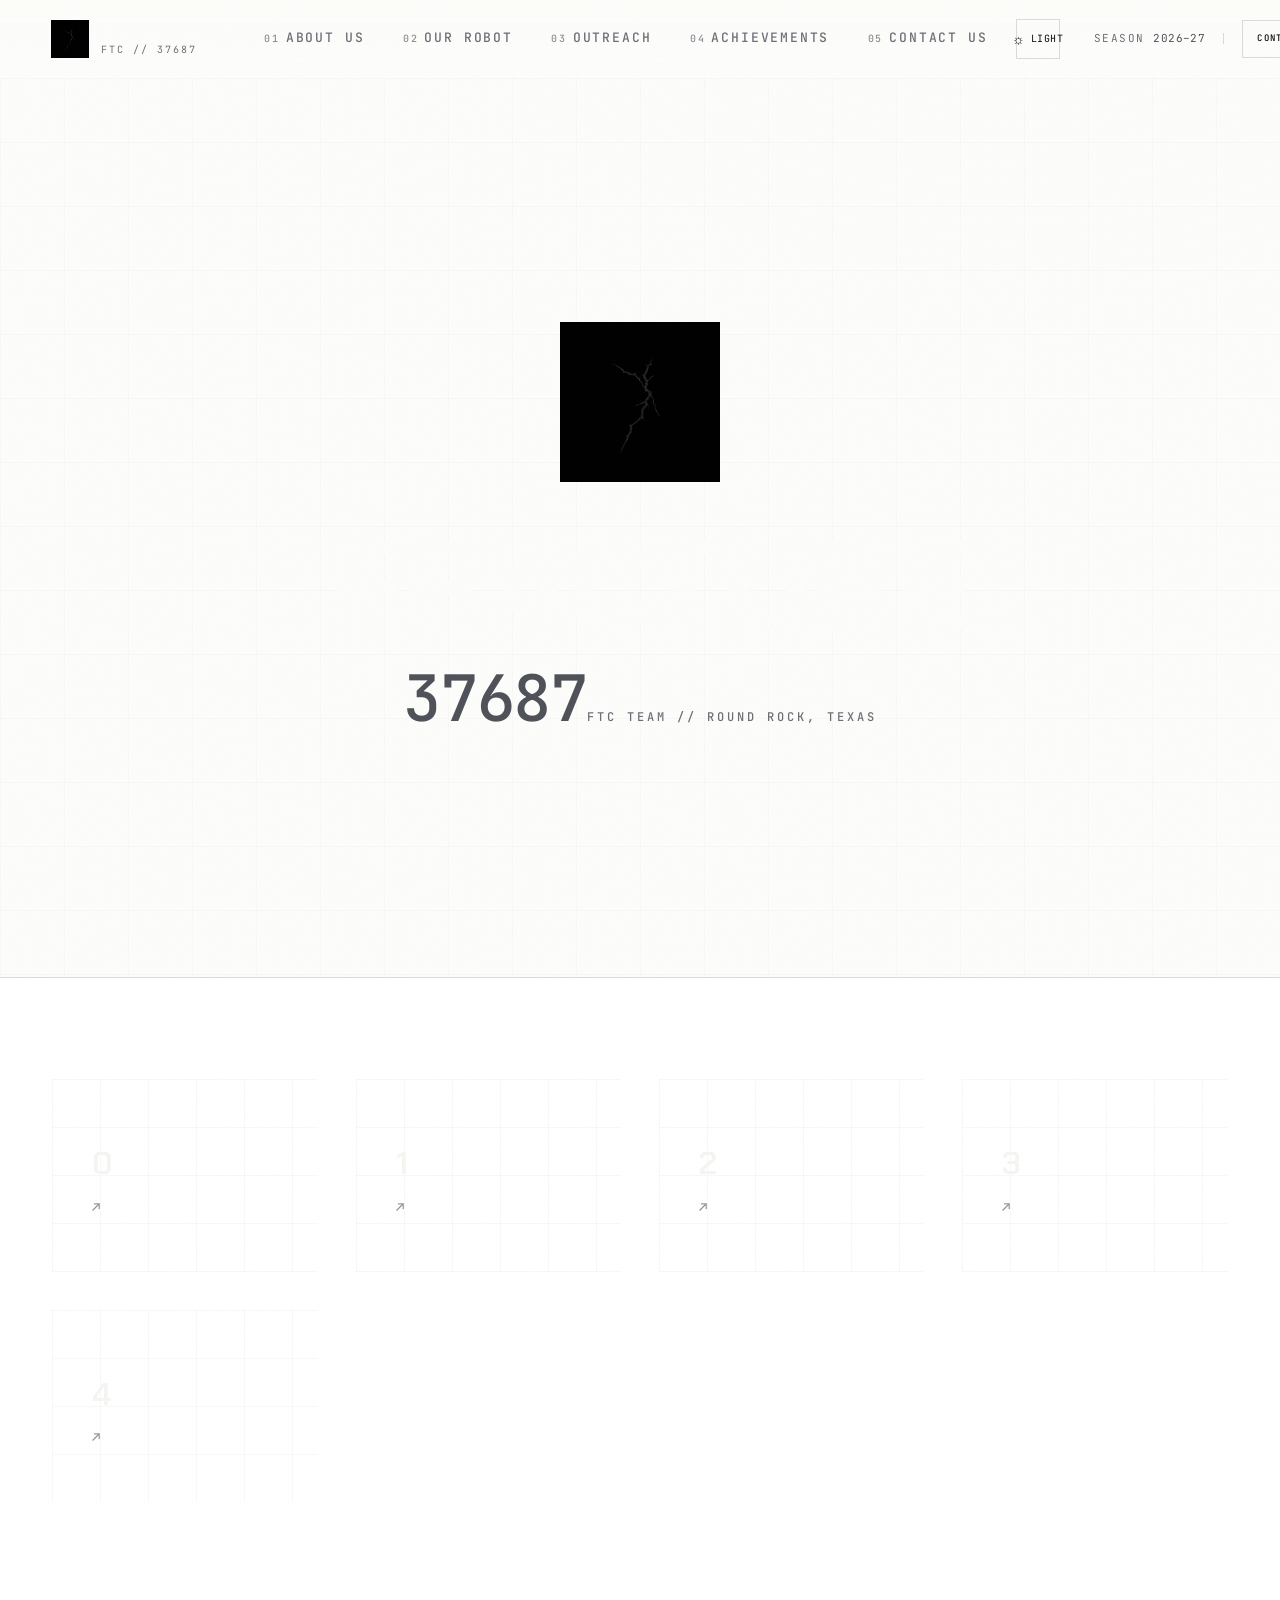
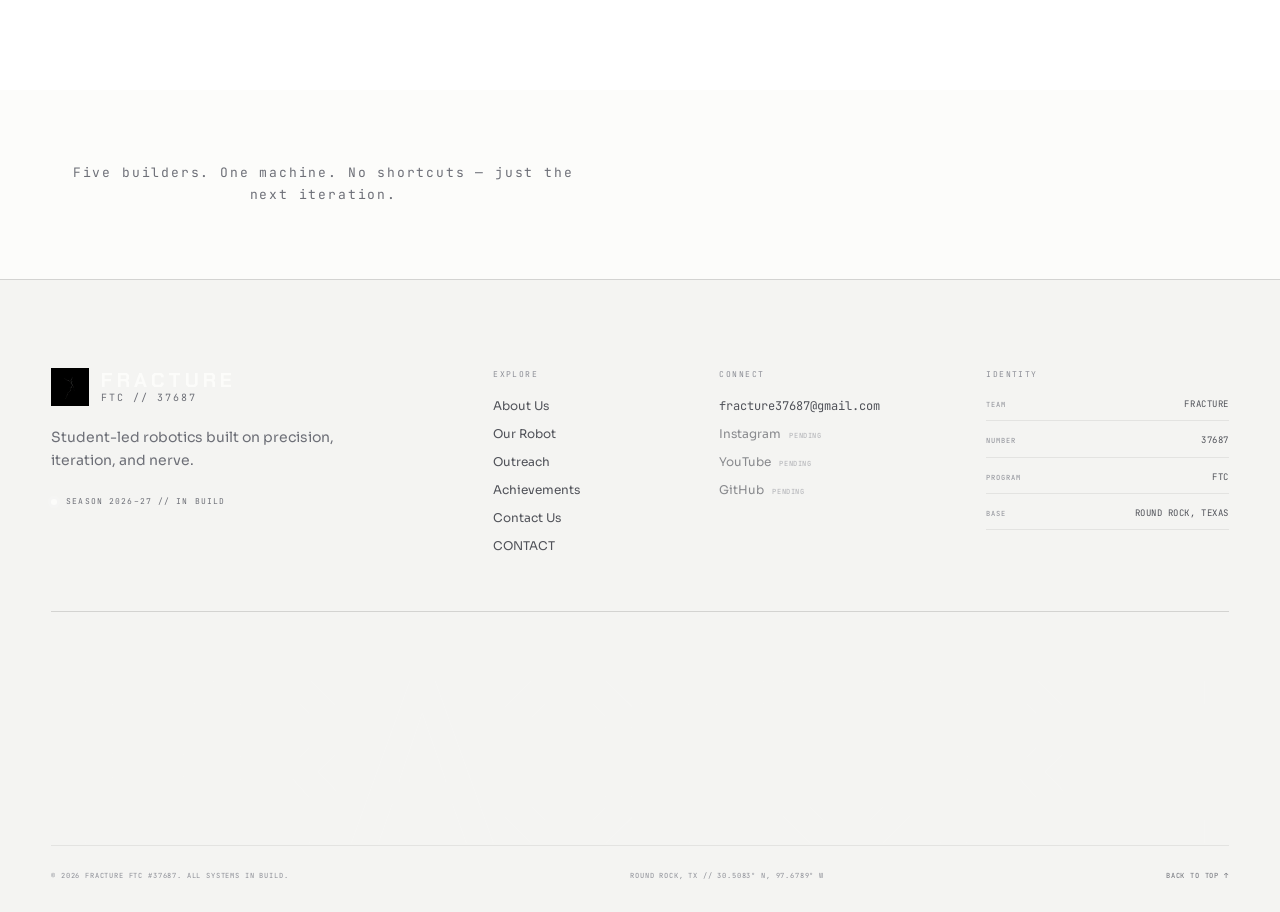
==== commit 373483f0: "Redesign homepage as landing page, remove sponsors page, add light/dark mode, update typography" ====
--- a/index.html
+++ b/index.html
@@ -8,7 +8,7 @@
   <meta name="theme-color" content="#050506" />
   <link rel="icon" type="image/svg+xml" href="assets/icons/favicon.svg" />
   <link rel="preconnect" href="https://fonts.googleapis.com" />
-  <link rel="preconnect" href="https://fonts.gstatic.com" crossorigin />
+  <link rel="preconnect" href="https://gstatic.com" crossorigin />
   <link href="https://fonts.googleapis.com/css2?family=Chakra+Petch:wght@400;500;600;700&family=JetBrains+Mono:wght@400;500&family=Sora:wght@200;300;400;500;600&display=swap" rel="stylesheet" />
   <link rel="stylesheet" href="assets/css/styles.css" />
 </head>
@@ -18,221 +18,6 @@
   <header class="site-header" id="site-header"></header>
 
   <main id="main">
-    <section class="hero-home" data-glow>
-      <div class="container">
-        <div class="hero-layout">
-          <div class="hero-copy">
-            <div class="hero-kicker">
-              <span class="status-dot" aria-hidden="true"></span>
-              <span>FTC TEAM 37687</span>
-              <span class="slash">/</span>
-              <span>ROUND ROCK, TEXAS</span>
-              <span class="slash">/</span>
-              <span>SEASON 2026–27</span>
-            </div>
-
-            <h1 class="hero-title display">
-              <span class="hero-title-line"><span>FRACTURE<span class="hero-title-shard" aria-hidden="true"></span></span></span>
-              <span class="hero-title-line hero-title-line--outline"><span>37687</span></span>
-            </h1>
-
-            <p class="hero-lede" data-home="intro">Fracture is a student-led FIRST Tech Challenge team in Round Rock, Texas.</p>
-
-            <div class="hero-actions">
-              <a class="btn btn--primary" href="about.html">MEET THE TEAM <span class="btn-arrow" aria-hidden="true">&#8599;</span></a>
-              <a class="btn btn--ghost" href="robot.html">THE BUILD <span class="btn-arrow" aria-hidden="true">&#8599;</span></a>
-            </div>
-
-            <div class="hero-specs">
-              <span class="hero-spec">PROGRAM <strong>FTC</strong></span>
-              <span class="hero-spec">ROSTER <strong>05</strong></span>
-              <span class="hero-spec">BASE <strong>ROUND ROCK, TX</strong></span>
-              <span class="hero-spec">STATUS <strong>DESIGN PHASE</strong></span>
-            </div>
-          </div>
-
-          <div class="hero-visual">
-            <div class="hero-frame">
-              <div class="hero-media" id="home-hero-media"></div>
-              <div class="hero-veil" aria-hidden="true"></div>
-              <div class="hero-scan" aria-hidden="true"></div>
-              <div class="hero-frame-tag hero-frame-tag--tl">
-                <span>SUBJECT</span>
-                <strong>CHASSIS / REV 0.1</strong>
-                <span>REFERENCE VISUAL</span>
-              </div>
-              <div class="hero-frame-tag hero-frame-tag--br">
-                <span>BUILD STATUS</span>
-                <strong>DESIGN</strong>
-                <span>2026–27</span>
-              </div>
-              <span class="hero-vertical">FRACTURE // ROUND ROCK // 30.5083&deg; N</span>
-            </div>
-            <div class="hero-visual-foot">
-              <span>FIG. 01 — COMPETITION PLATFORM</span>
-              <span>PHOTO PENDING / REFERENCE</span>
-            </div>
-          </div>
-        </div>
-
-        <div class="stat-band-wrap">
-          <div class="stat-band" id="home-kpi-strip"></div>
-        </div>
-
-        <div class="hero-scroll">SCROLL TO EXPLORE</div>
-      </div>
-    </section>
-
-    <div class="ticker" aria-hidden="true">
-      <div class="ticker__track" id="home-ticker"></div>
-    </div>
-
-    <section class="section section--dark">
-      <div class="container">
-        <div class="section-head">
-          <div class="section-head__label">
-            <span>01 / DOCTRINE</span>
-            <span>OPERATING PRINCIPLES</span>
-          </div>
-          <div class="section-head__main">
-            <h2 class="section-title">NO SHORTCUTS.<br />JUST ITERATIONS.</h2>
-            <div class="section-head__aside">
-              <p>Three rules govern every decision in the lab. They are not slogans — they are how work gets approved.</p>
-            </div>
-          </div>
-        </div>
-
-        <div class="manifesto-grid">
-          <div class="manifesto-media">
-            <div class="manifesto-frame">
-              <img
-                src="assets/images/team/workshop-collab.jpg"
-                alt="Team members working together around a robot chassis"
-                loading="lazy"
-                decoding="async"
-                data-fallback-title="Workshop / Team"
-                data-fallback-path="assets/images/team/workshop-collab.jpg"
-              />
-            </div>
-            <div class="media-caption">
-              <span>LAB / ROUND ROCK, TX</span>
-              <span>REFERENCE VISUAL</span>
-            </div>
-          </div>
-          <div class="principle-list" id="home-principles"></div>
-        </div>
-      </div>
-    </section>
-
-    <section class="section section--light feature-section">
-      <span class="ghost-word feature-ghost" aria-hidden="true">37687</span>
-      <div class="container">
-        <div class="section-head">
-          <div class="section-head__label">
-            <span>02 / THE MACHINE</span>
-            <span>SEASON 2026–27</span>
-          </div>
-          <div class="section-head__main">
-            <h2 class="section-title">ONE PLATFORM.<br />NO GUESSWORK.</h2>
-            <div class="section-head__aside">
-              <p>Every subsystem is being selected against the same test: can we service it, explain it, and repeat it under match pressure?</p>
-            </div>
-          </div>
-        </div>
-
-        <div class="feature-split">
-          <div class="feature-media">
-            <div class="feature-frame" id="home-robot-preview-media"></div>
-          </div>
-          <div class="feature-copy">
-            <span class="eyebrow">PROJECT 37687 <span class="slash">/</span> STATUS: DESIGN PHASE</span>
-            <h2 class="feature-title">BUILT TO<br />BE REBUILT.</h2>
-            <p data-home="robotSummary">Project 37687 is the team's first competition platform.</p>
-            <div class="spec-mini-list" id="home-robot-specs"></div>
-            <div class="feature-actions">
-              <a class="btn btn--primary" href="robot.html">OPEN THE BUILD LOG <span class="btn-arrow" aria-hidden="true">&#8599;</span></a>
-            </div>
-          </div>
-        </div>
-      </div>
-    </section>
-
-    <section class="section section--dark">
-      <div class="container">
-        <div class="section-head">
-          <div class="section-head__label">
-            <span>03 / ROSTER</span>
-            <span>FOUNDING FIVE</span>
-          </div>
-          <div class="section-head__main">
-            <h2 class="section-title">FIVE BUILDERS.<br />ONE MACHINE.</h2>
-            <div class="section-head__aside">
-              <p>Small roster. Wide scope. Every member owns a system, a schedule, and a share of the pit work.</p>
-            </div>
-          </div>
-        </div>
-
-        <div class="roster-grid" id="home-roster-preview"></div>
-        <p class="roster-note" data-home="rosterNote"></p>
-        <p class="roster-note"><a href="about.html">Full roster and team structure <span aria-hidden="true">&#8599;</span></a></p>
-      </div>
-    </section>
-
-    <section class="section section--light">
-      <div class="container">
-        <div class="section-head">
-          <div class="section-head__label">
-            <span>04 / OUTREACH</span>
-            <span>BEYOND THE FIELD</span>
-          </div>
-          <div class="section-head__main">
-            <h2 class="section-title">THE FIELD IS<br />BIGGER.</h2>
-            <div class="section-head__aside">
-              <p data-home="outreachTeaser">The field is bigger than the match.</p>
-            </div>
-          </div>
-        </div>
-
-        <div class="outreach-split">
-          <div class="outreach-visual">
-            <div class="manifesto-frame">
-              <img
-                src="assets/images/outreach/stem-demo.jpg"
-                alt="Students learning electronics at a community STEM workshop"
-                loading="lazy"
-                decoding="async"
-                data-fallback-title="Outreach / STEM Demo"
-                data-fallback-path="assets/images/outreach/stem-demo.jpg"
-              />
-            </div>
-            <div class="media-caption">
-              <span>COMMUNITY DEMO / REFERENCE</span>
-              <span>OUTREACH 2026–27</span>
-            </div>
-          </div>
-          <div class="mini-programs" id="home-outreach-preview"></div>
-        </div>
-
-        <div class="feature-actions">
-          <a class="btn btn--ghost" href="outreach.html">ALL OUTREACH PROGRAMS <span class="btn-arrow" aria-hidden="true">&#8599;</span></a>
-        </div>
-      </div>
-    </section>
-
-    <section class="cta-band" data-glow>
-      <div class="container cta-band__inner">
-        <div class="cta-band__copy">
-          <span class="eyebrow"><span class="status-dot" aria-hidden="true"></span> FOUNDING PARTNERS // OPEN</span>
-          <h2 class="cta-band__title display">PUT YOUR NAME<br /><span class="outline-text">ON THE BUILD.</span></h2>
-          <p data-home="sponsorTeaser">Founding partner slots are open.</p>
-        </div>
-        <div class="cta-band__actions">
-          <a class="btn btn--primary" href="sponsors.html">SPONSOR FRACTURE <span class="btn-arrow" aria-hidden="true">&#8599;</span></a>
-          <a class="btn btn--ghost" href="contact.html">CONTACT THE TEAM <span class="btn-arrow" aria-hidden="true">&#8599;</span></a>
-        </div>
-      </div>
-      <span class="ghost-word cta-band__ghost" aria-hidden="true">FUND</span>
-    </section>
   </main>
 
   <footer class="site-footer" id="site-footer"></footer>
--- a/assets/css/styles.css
+++ b/assets/css/styles.css
@@ -1,5 +1,5 @@
-/* ==========================================================================
-   FRACTURE #37687 — MINIMAL MONOCHROME SYSTEM
+﻿/* ==========================================================================
+   FRACTURE #37687 â€” MINIMAL MONOCHROME SYSTEM
    Flat surfaces. Hairline structure. Oversized type. No metal, no bevels.
    ========================================================================== */
 
@@ -38,6 +38,115 @@
   --ease-io: cubic-bezier(0.65, 0, 0.35, 1);
 }
 
+/* Light mode overrides */
+html.theme-light {
+  --black: #fcfcfa;
+  --black-2: #f4f4f2;
+  --black-3: #eaeae8;
+  --paper: #ffffff;
+  --paper-2: #fafafa;
+
+  --text: #090a0c;
+  --text-soft: #505259;
+  --text-muted: #6d6f77;
+  --text-dim: #8c8e96;
+
+  --light-text: #f4f4f0;
+  --light-soft: #b5b6bc;
+  --light-muted: #8c8e96;
+
+  --line: rgba(9, 10, 12, 0.14);
+  --line-soft: rgba(9, 10, 12, 0.07);
+  --line-strong: rgba(9, 10, 12, 0.32);
+  --line-dark: rgba(255, 255, 255, 0.16);
+  --line-dark-soft: rgba(255, 255, 255, 0.08);
+  --line-dark-strong: rgba(255, 255, 255, 0.4);
+}
+
+/* Theme-specific component overrides */
+html.theme-light .site-header {
+  background: linear-gradient(180deg, rgba(252, 252, 250, 0.85), rgba(252, 252, 250, 0.5));
+}
+
+html.theme-light .site-header.is-scrolled {
+  background: rgba(252, 252, 250, 0.95);
+  border-bottom-color: var(--line-dark-soft);
+  backdrop-filter: blur(16px) saturate(1.05);
+}
+
+html.theme-light .mobile-drawer {
+  background: var(--black-2);
+  border-left-color: var(--line-dark);
+}
+
+html.theme-light body.nav-open::before {
+  background: rgba(255, 255, 255, 0.6);
+}
+
+html.theme-light .noise {
+  opacity: 0.015;
+}
+
+html.theme-light .ghost-word {
+  -webkit-text-stroke-color: rgba(9, 10, 12, 0.05);
+}
+
+/* Theme toggle */
+.theme-toggle {
+  position: relative;
+  display: inline-flex;
+  align-items: center;
+  justify-content: center;
+  width: 44px;
+  height: 40px;
+  padding: 0;
+  border: 1px solid var(--line);
+  background: transparent;
+  color: var(--text);
+  font-family: var(--font-display);
+  font-size: 14px;
+  line-height: 1;
+  cursor: pointer;
+  transition:
+    border-color 0.25s var(--ease),
+    background-color 0.25s var(--ease),
+    color 0.25s var(--ease);
+}
+
+.theme-toggle:hover {
+  border-color: var(--line-strong);
+  background: rgba(255, 255, 255, 0.05);
+}
+
+.section--light .theme-toggle {
+  border-color: var(--line-dark);
+  color: var(--light-text);
+}
+
+.section--light .theme-toggle:hover {
+  background: rgba(9, 10, 12, 0.05);
+}
+
+.theme-toggle__label {
+  display: none;
+}
+
+@media (min-width: 700px) {
+  .theme-toggle__label {
+    display: inline-block;
+    margin-left: 6px;
+    font-family: var(--font-mono);
+    font-size: 10px;
+    letter-spacing: 0.14em;
+    text-transform: uppercase;
+  }
+}
+
+.theme-toggle:focus-visible {
+  outline: 2px solid var(--text);
+  outline-offset: 2px;
+}
+
 /* --------------------------------------------------------------------------
    RESET / BASE
    -------------------------------------------------------------------------- */
@@ -62,9 +171,9 @@
   background: var(--black);
   color: var(--text);
   font-family: var(--font-body);
-  font-size: 16px;
-  font-weight: 300;
-  line-height: 1.65;
+  font-size: 17px;
+  font-weight: 400;
+  line-height: 1.7;
   overflow-x: hidden;
 }
 
@@ -630,7 +739,7 @@
 
 .brand-name {
   font-family: var(--font-display);
-  font-size: 18px;
+  font-size: 20px;
   font-weight: 700;
   letter-spacing: 0.2em;
   line-height: 1;
@@ -639,7 +748,7 @@
 
 .brand-sub {
   font-family: var(--font-mono);
-  font-size: 8px;
+  font-size: 10px;
   letter-spacing: 0.2em;
   line-height: 1;
   color: var(--text-muted);
@@ -648,7 +757,7 @@
 .primary-nav {
   display: flex;
   align-items: center;
-  gap: clamp(18px, 2.4vw, 34px);
+  gap: clamp(22px, 3vw, 40px);
   margin-left: auto;
 }
 
@@ -656,10 +765,11 @@
   position: relative;
   display: inline-flex;
   align-items: baseline;
-  gap: 5px;
-  padding-block: 8px;
-  font-family: var(--font-mono);
-  font-size: 10px;
+  gap: 6px;
+  padding-block: 10px;
+  font-family: var(--font-mono);
+  font-size: 13px;
+  font-weight: 500;
   letter-spacing: 0.14em;
   text-transform: uppercase;
   color: var(--text-muted);
@@ -668,7 +778,7 @@
 }
 
 .nav-index {
-  font-size: 7px;
+  font-size: 10px;
   color: var(--text-dim);
   transition: color 0.25s var(--ease);
 }
@@ -711,12 +821,13 @@
 .header-status {
   display: flex;
   align-items: center;
-  gap: 9px;
+  gap: 10px;
   padding-right: 18px;
   border-right: 1px solid var(--line);
   font-family: var(--font-mono);
-  font-size: 8px;
+  font-size: 11px;
   letter-spacing: 0.14em;
+  line-height: 1;
   text-transform: uppercase;
   color: var(--text-muted);
   white-space: nowrap;
@@ -1059,320 +1170,265 @@
    HERO
    -------------------------------------------------------------------------- */
 
-.hero-home {
+/* --------------------------------------------------------------------------
+   HOME â€” LANDING PAGE
+   -------------------------------------------------------------------------- */
+
+/* Homepage cover: centered logo + team identity. */
+.home-cover {
   position: relative;
   overflow: hidden;
-  background:
-    radial-gradient(1100px 720px at 82% -12%, rgba(255, 255, 255, 0.07), transparent 58%),
-    var(--black);
+  background: var(--black);
   border-bottom: 1px solid var(--line);
-}
-
-.hero-home::before {
+  min-height: 100vh;
+  display: flex;
+  align-items: center;
+  justify-content: center;
+}
+
+.home-cover::before {
   content: "";
   position: absolute;
   inset: 0;
   z-index: 0;
   background-image:
-    linear-gradient(90deg, var(--line-soft) 1px, transparent 1px),
-    linear-gradient(var(--line-soft) 1px, transparent 1px);
-  background-size: 96px 96px;
-  opacity: 0.3;
-  -webkit-mask-image: linear-gradient(180deg, #000 0%, transparent 72%);
-  mask-image: linear-gradient(180deg, #000 0%, transparent 72%);
+    linear-gradient(var(--line-soft) 1px, transparent 1px),
+    linear-gradient(90deg, var(--line-soft) 1px, transparent 1px);
+  background-size: 64px 64px;
+  opacity: 0.25;
   pointer-events: none;
 }
 
-.hero-home::after {
+.home-cover::after {
   content: "";
   position: absolute;
   inset: 0;
   z-index: 1;
-  background: radial-gradient(
-    620px circle at var(--mx, 78%) var(--my, 16%),
-    rgba(255, 255, 255, 0.055),
-    transparent 58%
-  );
+  background-image:
+    linear-gradient(
+      33deg,
+      transparent 62%,
+      rgba(255, 255, 255, 0.06) 62%,
+      rgba(255, 255, 255, 0.06) 64%,
+      transparent 64%
+    ),
+    linear-gradient(
+      147deg,
+      transparent 58%,
+      rgba(255, 255, 255, 0.045) 58%,
+      rgba(255, 255, 255, 0.045) 60%,
+      transparent 60%
+    );
+  background-size: 140px 140px, 200px 200px;
+  opacity: 0.35;
   pointer-events: none;
 }
 
-.hero-layout {
+@keyframes grid-drift {
+  0% { background-position: 0 0, 0 0; }
+  100% { background-position: 64px 64px, 0 0; }
+}
+
+.home-cover::before {
+  animation: grid-drift 20s linear infinite;
+}
+
+.home-cover__inner {
+  position: relative;
+  z-index: 4;
+  text-align: center;
+  padding-block: clamp(60px, 8vw, 120px);
+  padding-inline: var(--pad);
+  max-width: 720px;
+}
+
+.home-logo {
+  position: relative;
+  z-index: 5;
+  margin: 0 auto clamp(20px, 3vw, 36px);
+  display: inline-block;
+}
+
+.home-logo__mark {
+  display: block;
+  width: 160px;
+  height: 160px;
+  transition: transform 0.5s var(--ease), filter 0.5s var(--ease);
+}
+
+.home-cover:hover .home-logo__mark {
+  transform: rotate(-4deg) scale(1.03);
+}
+
+.home-title {
+  position: relative;
+  z-index: 5;
+  margin: 0 0 clamp(12px, 2vw, 20px);
+  font-size: clamp(4rem, 10vw, 8rem);
+  font-weight: 700;
+  line-height: 0.92;
+  letter-spacing: -0.01em;
+  text-transform: uppercase;
+  color: var(--white);
+}
+
+.home-number {
+  display: inline-block;
+  position: relative;
+  z-index: 5;
+  margin-bottom: clamp(10px, 2vw, 16px);
+  font-size: clamp(2.2rem, 6vw, 4rem);
+  font-weight: 500;
+  line-height: 1;
+  letter-spacing: -0.02em;
+  color: var(--text-soft);
+}
+
+.home-sub {
+  position: relative;
+  z-index: 5;
+  font-family: var(--font-mono);
+  font-size: 12px;
+  font-weight: 500;
+  letter-spacing: 0.25em;
+  line-height: 1.5;
+  text-transform: uppercase;
+  color: var(--text-muted);
+}
+
+/* Navigation grid â€” landing page cards. */
+.home-nav-section {
+  border-top: none;
+  padding-top: clamp(60px, 8vw, 100px);
+}
+
+.nav-grid {
   display: grid;
-  grid-template-columns: minmax(0, 1.08fr) minmax(0, 0.92fr);
-  align-items: center;
-  gap: clamp(16px, 3vw, 44px);
-  padding-top: clamp(44px, 6vw, 82px);
-  padding-bottom: clamp(44px, 6vw, 76px);
-}
-
-.hero-copy {
-  position: relative;
-  z-index: 4;
-}
-
-.hero-kicker {
-  display: flex;
-  flex-wrap: wrap;
-  align-items: center;
-  gap: 11px;
-  font-family: var(--font-mono);
-  font-size: 9px;
-  letter-spacing: 0.16em;
-  line-height: 1.5;
-  text-transform: uppercase;
-  color: var(--text-muted);
-}
-
-.hero-title {
-  position: relative;
-  z-index: 5;
-  width: calc(100% + clamp(30px, 7vw, 110px));
-  margin-top: clamp(22px, 3vw, 36px);
-  font-size: clamp(3.4rem, 8.2vw, 7.7rem);
-  font-weight: 600;
-  line-height: 0.84;
-  letter-spacing: -0.004em;
-}
-
-.hero-title-line {
-  display: block;
-  overflow: hidden;
-  padding-bottom: 0.06em;
-}
-
-.hero-title-line > span {
-  display: block;
-  animation: title-rise 1s var(--ease) both;
-}
-
-.hero-title-line:nth-child(2) > span {
-  animation-delay: 0.12s;
-}
-
-.hero-title-line--outline > span {
-  color: transparent;
-  -webkit-text-stroke: 1.2px rgba(255, 255, 255, 0.6);
-}
-
-.hero-title-shard {
-  display: inline-block;
-  width: 0.075em;
-  height: 0.68em;
-  margin-left: 0.07em;
-  background: var(--white);
-  transform: skew(-17deg);
-  vertical-align: -0.02em;
-  animation: shard-pulse 4.5s var(--ease-io) infinite;
-}
-
-@keyframes title-rise {
-  from {
-    opacity: 0;
-    transform: translateY(0.45em);
-  }
-  to {
-    opacity: 1;
-    transform: translateY(0);
-  }
-}
-
-@keyframes shard-pulse {
-  0%, 100% { opacity: 1; }
-  50% { opacity: 0.32; }
-}
-
-.hero-lede {
-  max-width: 47ch;
-  margin-top: clamp(24px, 3vw, 34px);
-  font-size: clamp(14px, 1.15vw, 16px);
-  line-height: 1.75;
-  color: var(--text-soft);
-}
-
-.hero-actions {
-  display: flex;
-  flex-wrap: wrap;
-  align-items: center;
-  gap: 12px 20px;
-  margin-top: clamp(28px, 3.5vw, 40px);
-}
-
-.hero-specs {
-  display: flex;
-  flex-wrap: wrap;
-  gap: 16px 34px;
-  margin-top: clamp(34px, 4vw, 52px);
-  padding-top: 18px;
-  border-top: 1px solid var(--line);
-}
-
-.hero-spec {
-  display: flex;
-  align-items: baseline;
-  gap: 8px;
-  font-family: var(--font-mono);
-  font-size: 8px;
-  letter-spacing: 0.13em;
-  line-height: 1.4;
-  text-transform: uppercase;
-  color: var(--text-dim);
-}
-
-.hero-spec strong {
-  font-size: 9px;
-  font-weight: 500;
-  color: var(--text-soft);
-}
-
-.hero-visual {
-  position: relative;
-  z-index: 3;
-  min-height: clamp(440px, 55vw, 620px);
-  margin-left: clamp(-56px, -4vw, -20px);
-}
-
-.hero-frame {
-  position: relative;
-  height: 100%;
-  min-height: inherit;
-  overflow: hidden;
-  background: var(--black-3);
-  clip-path: polygon(13% 0, 100% 0, 100% 100%, 0 100%, 0 15%);
-}
-
-.hero-media,
-.hero-media img {
+  grid-template-columns: repeat(auto-fit, minmax(260px, 1fr));
+  gap: clamp(20px, 3vw, 36px);
+  padding-block: 0 clamp(40px, 6vw, 72px);
+}
+
+.nav-card {
+  position: relative;
+  display: flex;
+  flex-direction: column;
+  align-items: flex-start;
+  gap: 14px;
+  padding: clamp(32px, 5vw, 52px) clamp(24px, 4vw, 40px);
+  border: 1px solid var(--line);
+  background: var(--black-2);
+  color: var(--text);
+  text-decoration: none;
+  transition:
+    border-color 0.3s var(--ease),
+    background-color 0.3s var(--ease),
+    transform 0.35s var(--ease);
+  cursor: pointer;
+}
+
+.nav-card::before {
+  content: "";
   position: absolute;
   inset: 0;
-  width: 100%;
-  height: 100%;
-}
-
-.hero-media img {
-  object-fit: cover;
-  object-position: 50% 58%;
-  filter: grayscale(1) contrast(1.08) brightness(0.86);
-  animation: hero-image 1.6s var(--ease) both;
-}
-
-@keyframes hero-image {
-  from { transform: scale(1.05); opacity: 0; }
-  to { transform: scale(1); opacity: 1; }
-}
-
-.hero-veil {
-  position: absolute;
-  inset: 0;
-  z-index: 1;
-  background:
-    linear-gradient(90deg, rgba(5, 5, 6, 0.92) 0%, rgba(5, 5, 6, 0.28) 26%, transparent 58%),
-    linear-gradient(0deg, rgba(5, 5, 6, 0.86) 0%, transparent 44%);
+  z-index: 0;
+  background-image:
+    linear-gradient(var(--line-soft) 1px, transparent 1px),
+    linear-gradient(90deg, var(--line-soft) 1px, transparent 1px);
+  background-size: 48px 48px;
+  opacity: 0.4;
   pointer-events: none;
-}
-
-.hero-scan {
-  position: absolute;
-  left: 0;
-  right: 0;
-  top: 0;
+  transition: opacity 0.3s var(--ease);
+}
+
+.nav-card__index {
+  position: relative;
   z-index: 2;
-  height: 1px;
-  background: linear-gradient(90deg, transparent, rgba(255, 255, 255, 0.55), transparent);
-  opacity: 0.35;
-  animation: hero-scan 7s linear infinite;
-  pointer-events: none;
-}
-
-@keyframes hero-scan {
-  0% { transform: translateY(0); opacity: 0; }
-  12% { opacity: 0.4; }
-  88% { opacity: 0.25; }
-  100% { transform: translateY(620px); opacity: 0; }
-}
-
-.hero-frame-tag {
-  position: absolute;
-  z-index: 3;
-  display: flex;
-  flex-direction: column;
-  gap: 4px;
-  font-family: var(--font-mono);
-  font-size: 7px;
+  font-size: 10px;
+  font-weight: 500;
+  letter-spacing: 0.18em;
+  color: var(--text-dim);
+  text-transform: uppercase;
+}
+
+.nav-card__title {
+  position: relative;
+  z-index: 2;
+  margin: 0;
+  font-size: clamp(1.7rem, 3vw, 2rem);
+  font-weight: 600;
+  line-height: 1.15;
+  letter-spacing: -0.005em;
+  text-transform: uppercase;
+  color: var(--white);
+  transition: color 0.3s var(--ease);
+}
+
+.nav-card__arrow {
+  position: relative;
+  z-index: 2;
+  font-family: var(--font-mono);
+  font-size: 14px;
+  color: var(--text-muted);
+  align-self: flex-start;
+  transition: transform 0.3s var(--ease), color 0.3s var(--ease);
+}
+
+.nav-card:hover {
+  border-color: var(--line-strong);
+  background: var(--black-3);
+  transform: translateY(-4px);
+}
+
+.nav-card:hover .nav-card__title {
+  color: var(--text-soft);
+}
+
+.nav-card:hover .nav-card__arrow {
+  transform: translate(4px, -2px);
+  color: var(--text-soft);
+}
+
+.nav-card:focus-visible {
+  outline: 2px solid var(--text);
+  outline-offset: 6px;
+}
+
+.section--light .nav-card {
+  background: var(--paper);
+  border-color: var(--line-dark);
+  color: var(--light-text);
+}
+
+.section--light .nav-card__title {
+  color: var(--light-text);
+}
+
+.section--light .nav-card__index,
+.section--light .nav-card__arrow {
+  color: var(--light-muted);
+}
+
+.section--light .nav-card:hover {
+  background: var(--paper-2);
+  border-color: var(--line-dark-strong);
+}
+
+/* Home note line. */
+.home-note-section {
+  padding-block: clamp(40px, 6vw, 72px);
+  text-align: center;
+  border-top: none;
+}
+
+.home-note {
+  font-size: 13px;
   letter-spacing: 0.14em;
-  line-height: 1.5;
-  text-transform: uppercase;
   color: var(--text-muted);
 }
 
-.hero-frame-tag strong {
-  font-size: 9px;
-  font-weight: 500;
-  color: var(--text-soft);
-}
-
-.hero-frame-tag--tl {
-  top: 21%;
-  left: 7%;
-}
-
-.hero-frame-tag--br {
-  right: 24px;
-  bottom: 22px;
-  text-align: right;
-}
-
-.hero-frame-tag--br strong {
-  font-family: var(--font-display);
-  font-size: clamp(1.5rem, 3vw, 2.2rem);
-  letter-spacing: 0.04em;
-  color: var(--white);
-}
-
-.hero-vertical {
-  position: absolute;
-  right: 12px;
-  top: 50%;
-  z-index: 3;
-  transform: rotate(90deg) translateX(50%);
-  transform-origin: right center;
-  font-family: var(--font-mono);
-  font-size: 7px;
-  letter-spacing: 0.22em;
-  text-transform: uppercase;
-  color: var(--text-dim);
-  white-space: nowrap;
-}
-
-.hero-visual-foot {
-  display: flex;
-  justify-content: space-between;
-  gap: 16px;
-  margin-top: 12px;
-  font-family: var(--font-mono);
-  font-size: 7px;
-  letter-spacing: 0.12em;
-  line-height: 1.5;
-  text-transform: uppercase;
-  color: var(--text-dim);
-}
-
-.hero-scroll {
-  display: flex;
-  align-items: center;
-  gap: 14px;
-  padding-bottom: 26px;
-  font-family: var(--font-mono);
-  font-size: 7px;
-  letter-spacing: 0.18em;
-  text-transform: uppercase;
-  color: var(--text-dim);
-}
-
-.hero-scroll::after {
-  content: "";
-  width: 54px;
-  height: 1px;
-  background: var(--line);
+.section--light .home-note {
+  color: var(--light-muted);
 }
 
 /* --------------------------------------------------------------------------
@@ -2727,7 +2783,7 @@
 }
 
 /* --------------------------------------------------------------------------
-   ROBOT — SPEC TABLE, ACCORDION, CAD
+   ROBOT â€” SPEC TABLE, ACCORDION, CAD
    -------------------------------------------------------------------------- */
 
 .spec-table-wrap {
@@ -3041,7 +3097,7 @@
 }
 
 /* --------------------------------------------------------------------------
-   OUTREACH — FILTERS / PROGRAM FILE ROWS
+   OUTREACH â€” FILTERS / PROGRAM FILE ROWS
    -------------------------------------------------------------------------- */
 
 .filter-bar {
@@ -3604,239 +3660,6 @@
   left: 28px;
 }
 
-/* --------------------------------------------------------------------------
-   SPONSORS
-   -------------------------------------------------------------------------- */
-
-.slot-grid {
-  display: grid;
-  grid-template-columns: repeat(4, minmax(0, 1fr));
-  border-top: 1px solid var(--line-dark);
-  border-bottom: 1px solid var(--line-dark);
-}
-
-.sponsor-slot {
-  position: relative;
-  display: flex;
-  flex-direction: column;
-  justify-content: space-between;
-  gap: 24px;
-  min-height: 230px;
-  padding: 22px 22px 24px 0;
-  border-right: 1px solid var(--line-dark);
-  transition: background-color 0.35s var(--ease), color 0.35s var(--ease), padding-left 0.35s var(--ease);
-}
-
-.sponsor-slot + .sponsor-slot {
-  padding-left: 22px;
-}
-
-.sponsor-slot:last-child {
-  border-right: none;
-}
-
-.sponsor-slot:hover {
-  background: var(--black);
-  color: var(--white);
-}
-
-.sponsor-slot__plus {
-  font-family: var(--font-display);
-  font-size: clamp(2rem, 3.4vw, 3rem);
-  font-weight: 600;
-  line-height: 0.8;
-  color: transparent;
-  -webkit-text-stroke: 1px rgba(9, 10, 12, 0.45);
-  transition: -webkit-text-stroke-color 0.35s var(--ease);
-}
-
-.sponsor-slot:hover .sponsor-slot__plus {
-  -webkit-text-stroke-color: rgba(255, 255, 255, 0.6);
-}
-
-.sponsor-slot__code {
-  font-family: var(--font-mono);
-  font-size: 7px;
-  letter-spacing: 0.12em;
-  text-transform: uppercase;
-  color: var(--light-muted);
-  transition: color 0.35s var(--ease);
-}
-
-.sponsor-slot strong {
-  font-family: var(--font-display);
-  font-size: 1rem;
-  font-weight: 600;
-  letter-spacing: 0.06em;
-  text-transform: uppercase;
-}
-
-.sponsor-slot__note {
-  max-width: 22ch;
-  font-size: 11px;
-  line-height: 1.6;
-  color: var(--light-muted);
-  transition: color 0.35s var(--ease);
-}
-
-.sponsor-slot:hover .sponsor-slot__code,
-.sponsor-slot:hover .sponsor-slot__note {
-  color: var(--text-muted);
-}
-
-.tier-grid {
-  display: grid;
-  grid-template-columns: repeat(3, minmax(0, 1fr));
-  align-items: stretch;
-  border-top: 1px solid var(--line);
-  border-bottom: 1px solid var(--line);
-}
-
-.tier-card {
-  display: flex;
-  flex-direction: column;
-  padding: 28px 28px 30px 0;
-  border-right: 1px solid var(--line);
-}
-
-.tier-card + .tier-card {
-  padding-left: 28px;
-}
-
-.tier-card:last-child {
-  border-right: none;
-}
-
-.tier-card--featured {
-  background: var(--white);
-  color: var(--black);
-  padding: 28px;
-  border-right: none;
-}
-
-.tier-card--featured + .tier-card {
-  border-left: 1px solid var(--line);
-}
-
-.tier-card__head {
-  display: flex;
-  align-items: center;
-  justify-content: space-between;
-  gap: 14px;
-  font-size: 8px;
-  color: var(--text-muted);
-}
-
-.tier-card--featured .tier-card__head {
-  color: var(--light-muted);
-}
-
-.tier-card--featured .tag {
-  border-color: rgba(9, 10, 12, 0.3);
-  color: var(--light-text);
-}
-
-.tier-card h3 {
-  margin: 28px 0 8px;
-  font-size: clamp(1.6rem, 2.5vw, 2rem);
-}
-
-.tier-card__investment {
-  font-family: var(--font-mono);
-  font-size: 8px;
-  letter-spacing: 0.12em;
-  text-transform: uppercase;
-  color: var(--text-muted);
-}
-
-.tier-card--featured .tier-card__investment {
-  color: var(--light-muted);
-}
-
-.tier-list {
-  margin-top: 24px;
-  border-top: 1px solid var(--line);
-}
-
-.tier-card--featured .tier-list {
-  border-top-color: var(--line-dark);
-}
-
-.tier-list li {
-  position: relative;
-  padding: 10px 0 10px 16px;
-  border-bottom: 1px solid var(--line-soft);
-  font-size: 12px;
-  line-height: 1.65;
-  color: var(--text-soft);
-}
-
-.tier-card--featured .tier-list li {
-  border-bottom-color: var(--line-dark-soft);
-  color: var(--light-soft);
-}
-
-.tier-list li::before {
-  content: "+";
-  position: absolute;
-  left: 0;
-  top: 9px;
-  font-family: var(--font-mono);
-  font-size: 9px;
-  color: var(--text-dim);
-}
-
-.tier-card--featured .tier-list li::before {
-  color: var(--light-muted);
-}
-
-.funding-grid {
-  border-top: 1px solid var(--line-dark);
-}
-
-.funding-row {
-  display: grid;
-  grid-template-columns: 80px minmax(0, 1fr);
-  gap: 24px;
-  padding: 22px 0;
-  border-bottom: 1px solid var(--line-dark);
-  transition: padding-left 0.35s var(--ease);
-}
-
-.funding-row:hover {
-  padding-left: 10px;
-}
-
-.funding-row__priority {
-  font-family: var(--font-display);
-  font-size: clamp(1.8rem, 3.4vw, 2.8rem);
-  font-weight: 600;
-  line-height: 0.9;
-  color: transparent;
-  -webkit-text-stroke: 1px rgba(9, 10, 12, 0.4);
-}
-
-.funding-row h3 {
-  margin-bottom: 6px;
-  font-size: clamp(1.1rem, 1.7vw, 1.35rem);
-}
-
-.funding-row p {
-  max-width: 58ch;
-  font-size: 12px;
-  line-height: 1.7;
-  color: var(--light-soft);
-}
-
-.sponsor-note {
-  max-width: 52ch;
-  margin-top: 30px;
-  font-size: 12px;
-  line-height: 1.7;
-  color: var(--light-muted);
-}
-
-/* --------------------------------------------------------------------------
    CONTACT
    -------------------------------------------------------------------------- */
 
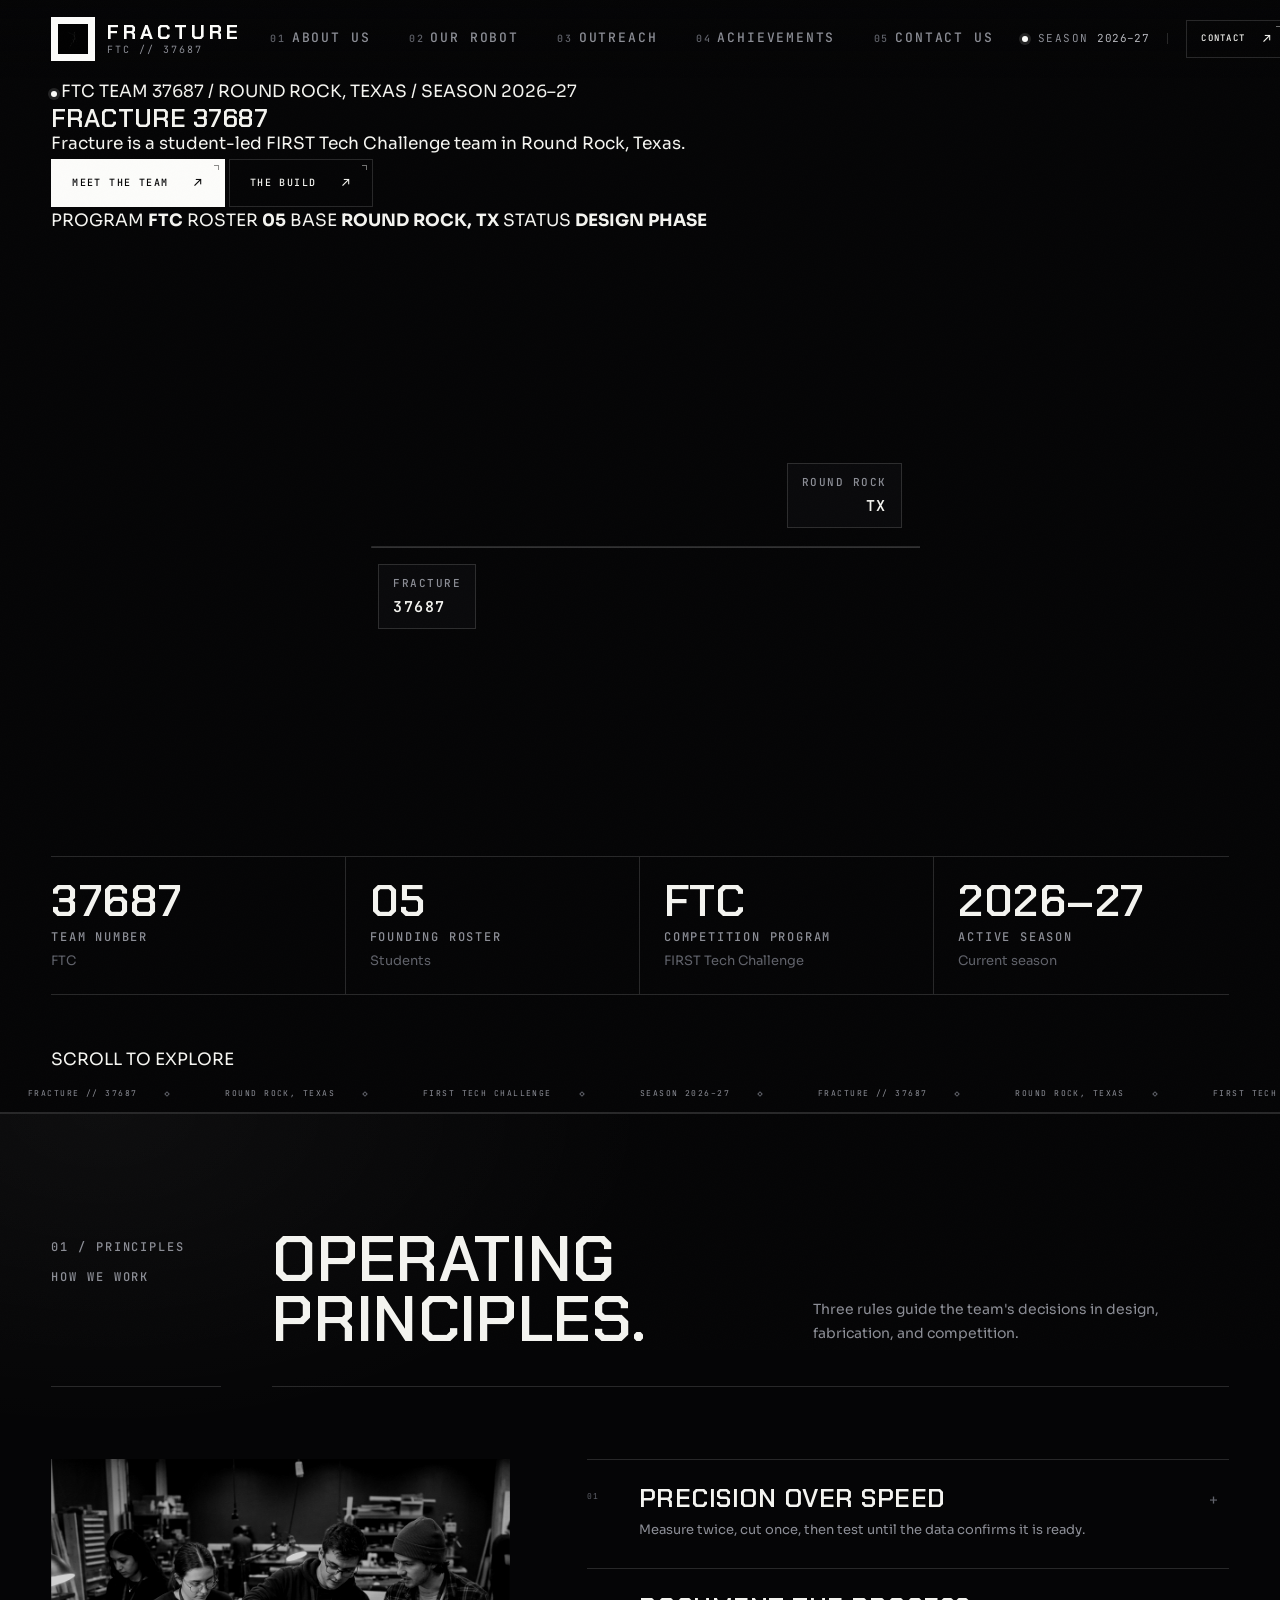
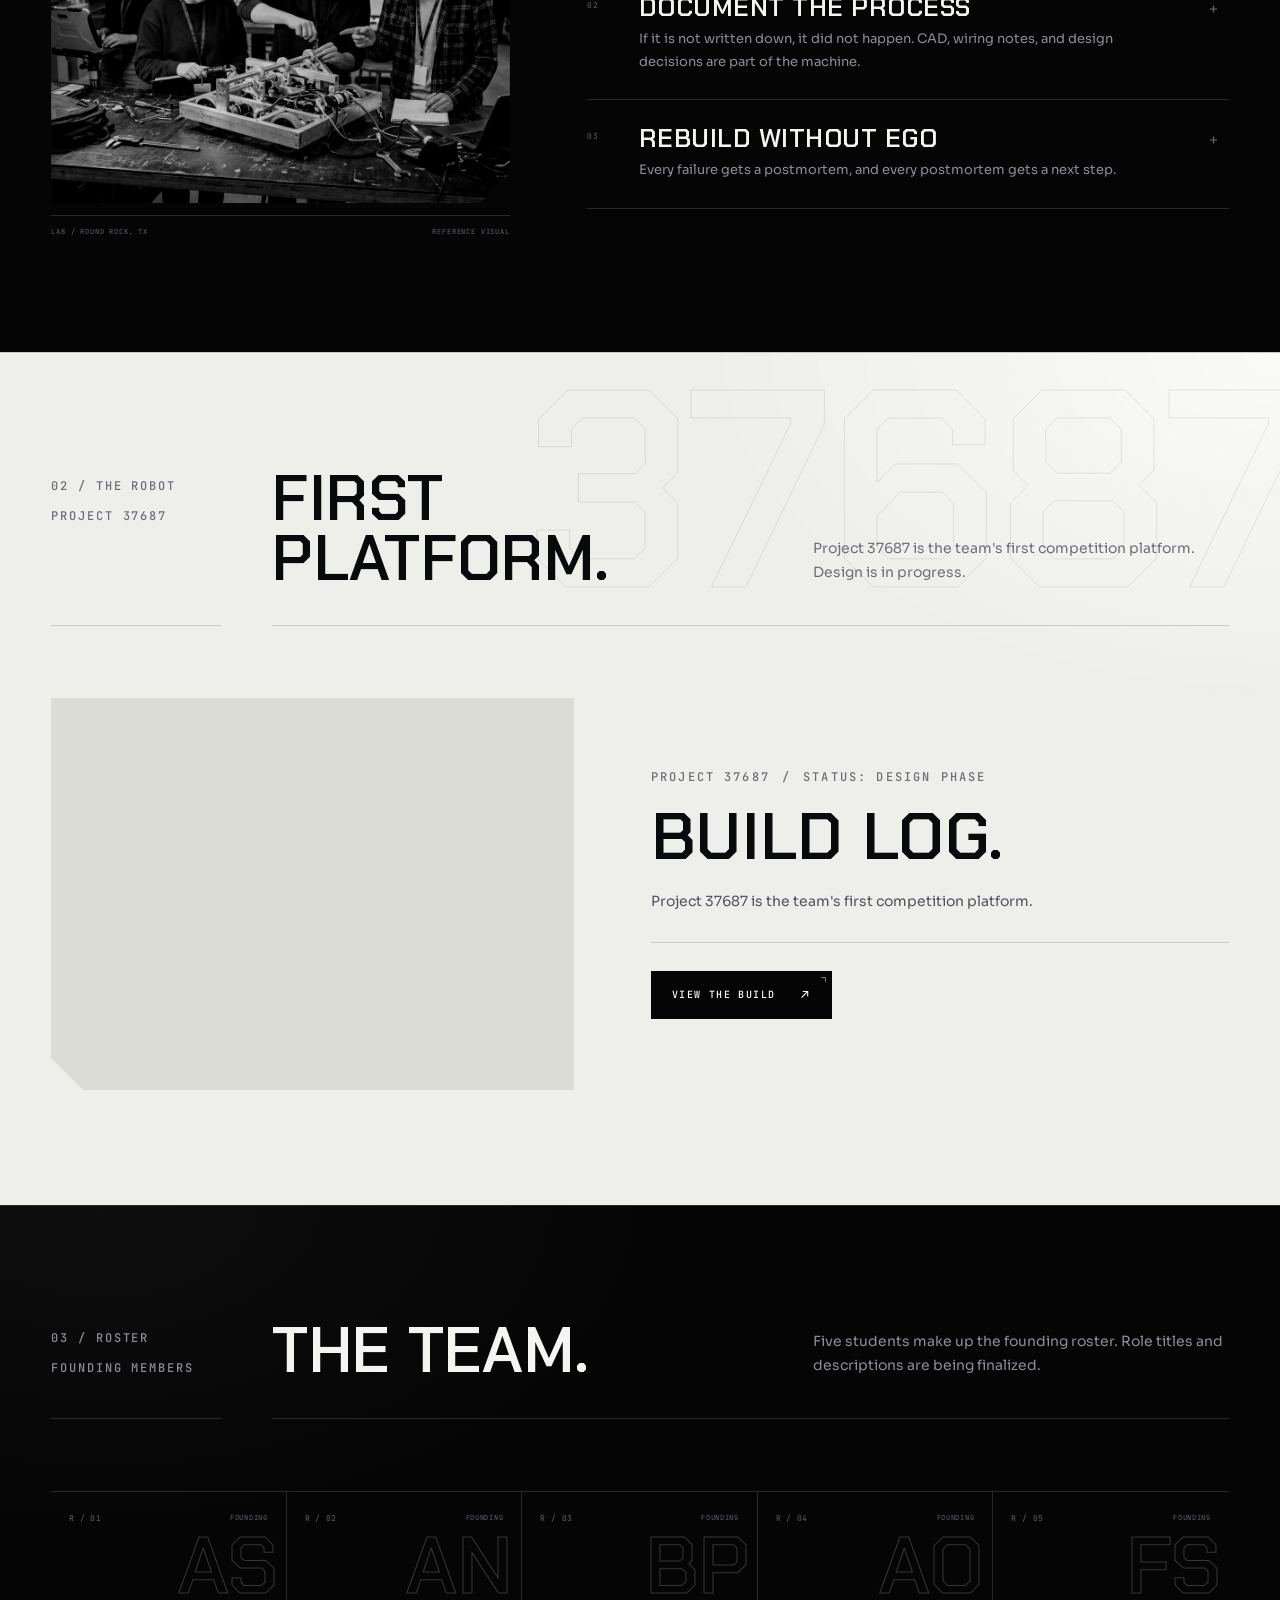
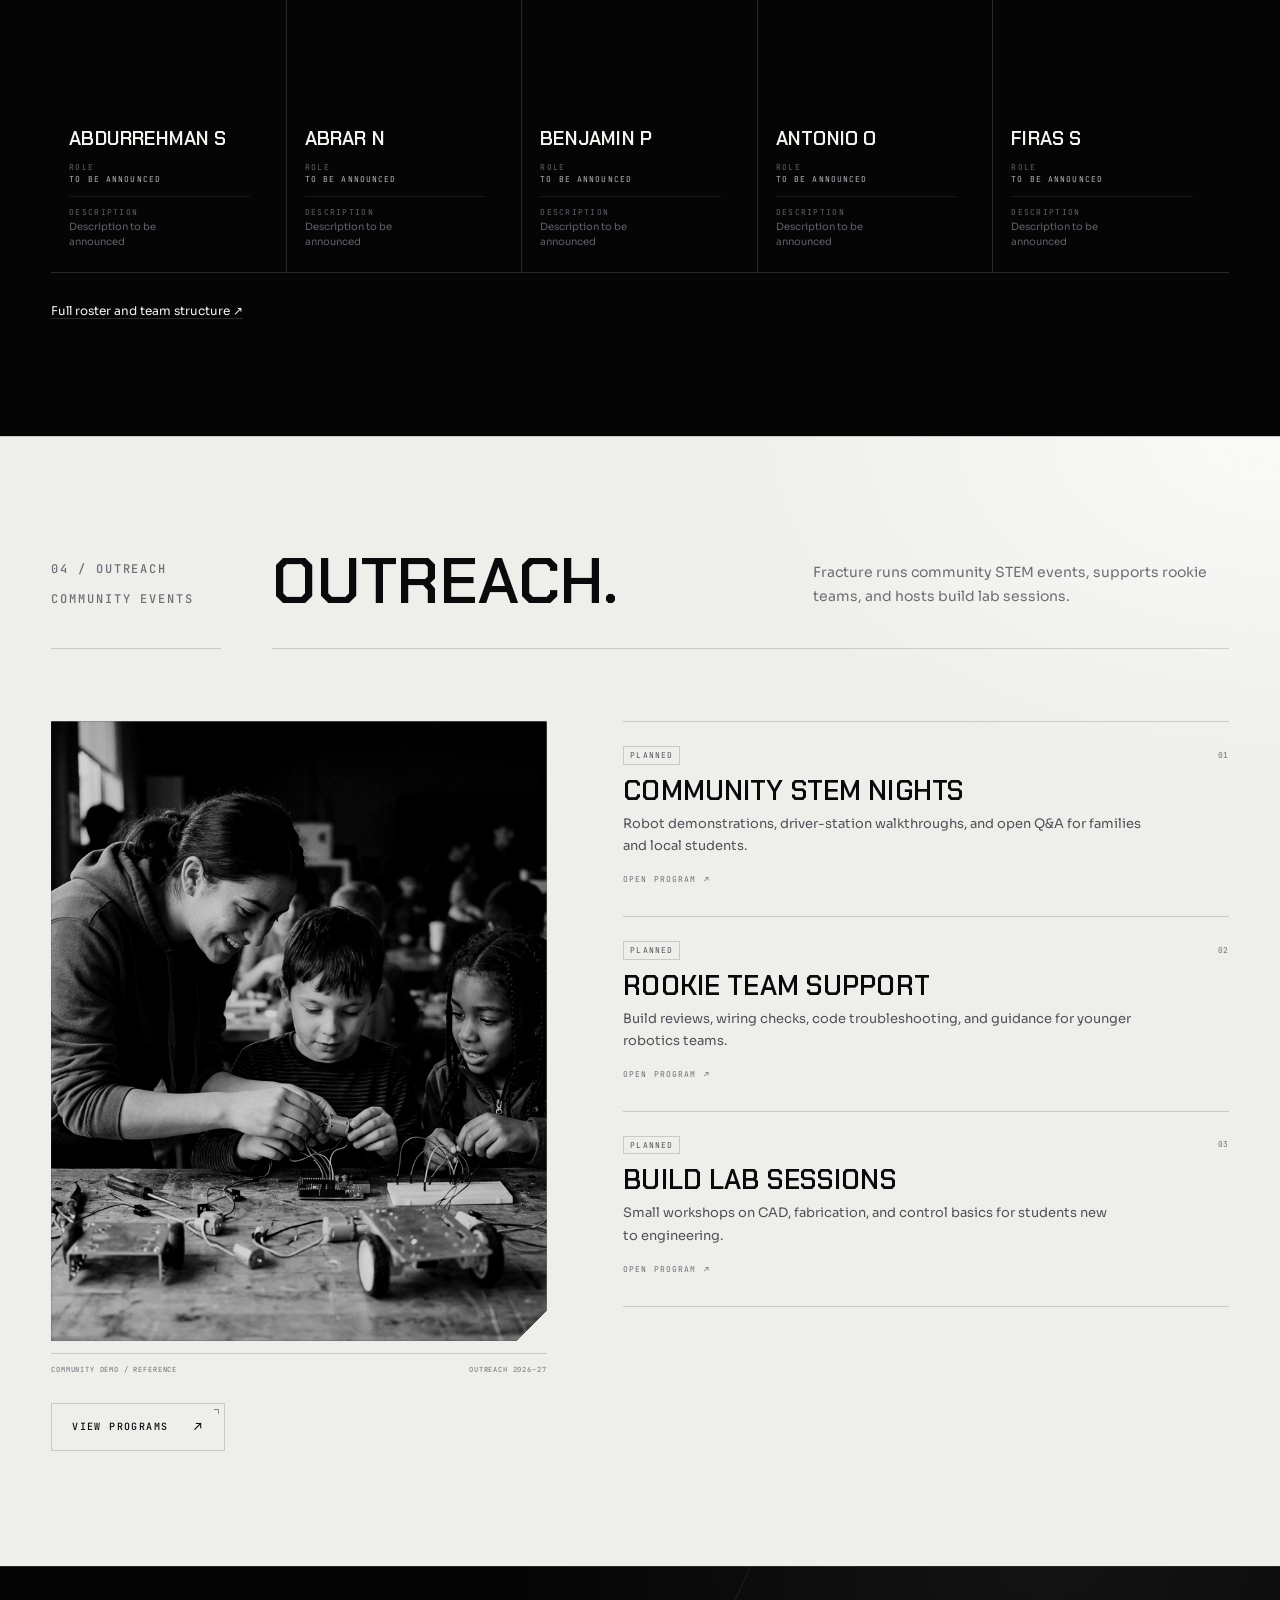
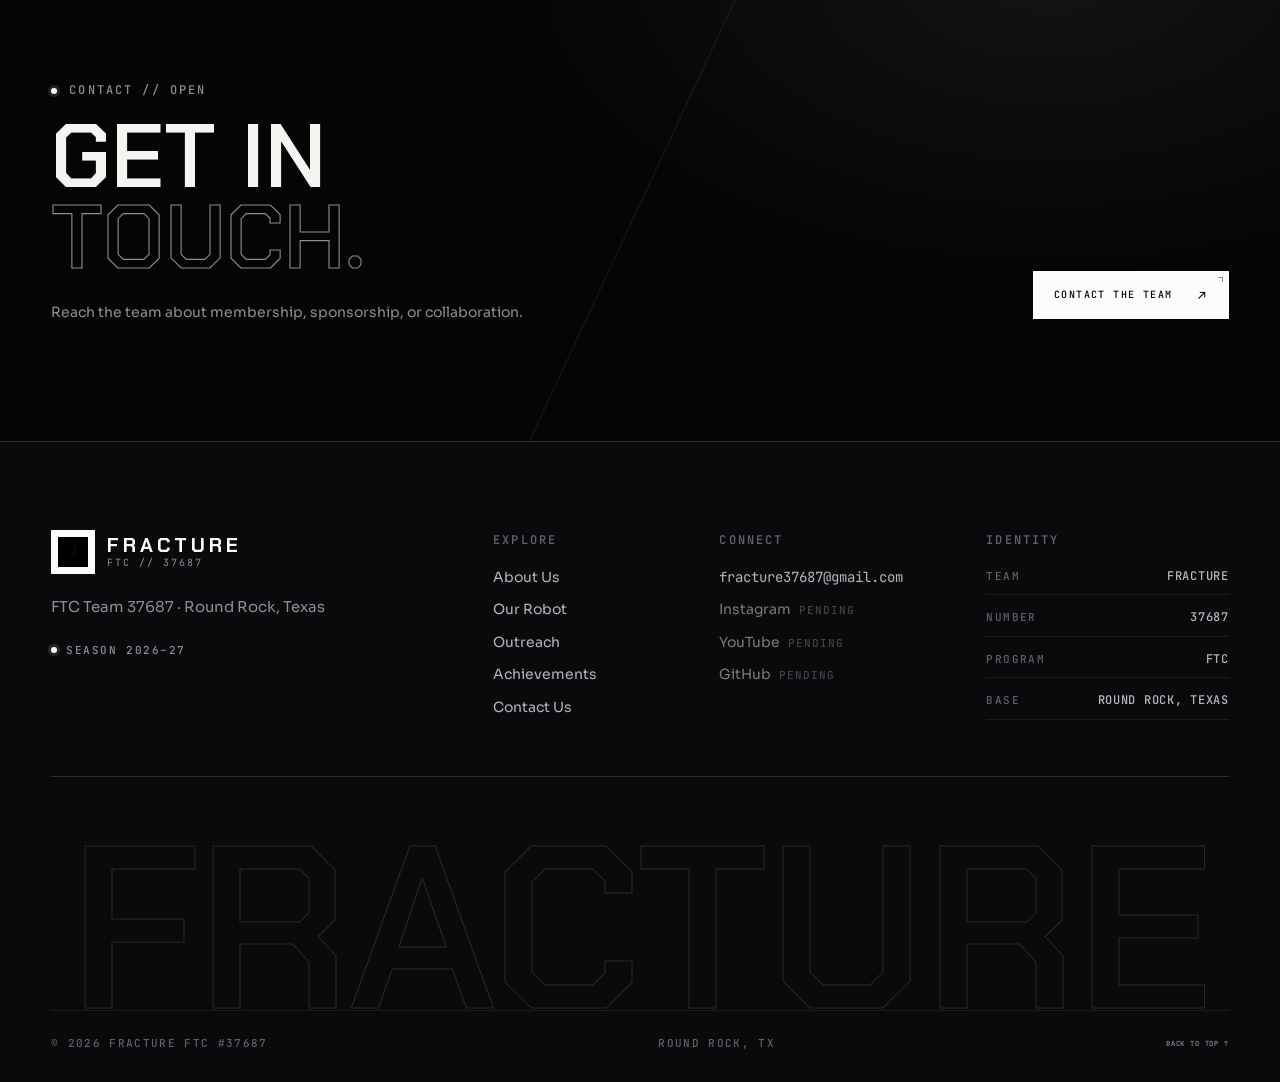
==== commit 15c8a496: "Refine design: restore homepage, remove AI writing, remove theme toggle, simplify achievements, remo" ====
--- a/index.html
+++ b/index.html
@@ -4,7 +4,7 @@
   <meta charset="utf-8" />
   <meta name="viewport" content="width=device-width, initial-scale=1" />
   <title>Fracture #37687 — FTC Robotics, Round Rock TX</title>
-  <meta name="description" content="Fracture is a student-led FIRST Tech Challenge team in Round Rock, Texas. Five builders, one machine, no shortcuts." />
+  <meta name="description" content="Fracture is a student-led FIRST Tech Challenge team in Round Rock, Texas. Team 37687 designs, builds, programs, and competes with robots." />
   <meta name="theme-color" content="#050506" />
   <link rel="icon" type="image/svg+xml" href="assets/icons/favicon.svg" />
   <link rel="preconnect" href="https://fonts.googleapis.com" />
@@ -18,6 +18,213 @@
   <header class="site-header" id="site-header"></header>
 
   <main id="main">
+    <section class="hero-home" data-glow>
+      <div class="container">
+        <div class="hero-layout">
+          <div class="hero-copy">
+            <div class="hero-kicker">
+              <span class="status-dot" aria-hidden="true"></span>
+              <span>FTC TEAM 37687</span>
+              <span class="slash">/</span>
+              <span>ROUND ROCK, TEXAS</span>
+              <span class="slash">/</span>
+              <span>SEASON 2026–27</span>
+            </div>
+
+            <h1 class="hero-title display">
+              <span class="hero-title-line"><span>FRACTURE<span class="hero-title-shard" aria-hidden="true"></span></span></span>
+              <span class="hero-title-line hero-title-line--outline"><span>37687</span></span>
+            </h1>
+
+            <p class="hero-lede" data-home="intro">Fracture is a student-led FIRST Tech Challenge team in Round Rock, Texas.</p>
+
+            <div class="hero-actions">
+              <a class="btn btn--primary" href="about.html">MEET THE TEAM <span class="btn-arrow" aria-hidden="true">&#8599;</span></a>
+              <a class="btn btn--ghost" href="robot.html">THE BUILD <span class="btn-arrow" aria-hidden="true">&#8599;</span></a>
+            </div>
+
+            <div class="hero-specs">
+              <span class="hero-spec">PROGRAM <strong>FTC</strong></span>
+              <span class="hero-spec">ROSTER <strong>05</strong></span>
+              <span class="hero-spec">BASE <strong>ROUND ROCK, TX</strong></span>
+              <span class="hero-spec">STATUS <strong>DESIGN PHASE</strong></span>
+            </div>
+          </div>
+
+          <div class="hero-visual">
+            <div class="hero-graphic">
+              <div class="graphic-frame"></div>
+              <div class="graphic-mark"></div>
+              <div class="graphic-lines"></div>
+              <div class="graphic-grid"></div>
+              <div class="graphic-tag graphic-tag--tl">
+                <span>FRACTURE</span>
+                <strong>37687</strong>
+              </div>
+              <div class="graphic-tag graphic-tag--br">
+                <span>ROUND ROCK</span>
+                <strong>TX</strong>
+              </div>
+            </div>
+          </div>
+        </div>
+
+        <div class="stat-band-wrap">
+          <div class="stat-band" id="home-kpi-strip"></div>
+        </div>
+
+        <div class="hero-scroll">SCROLL TO EXPLORE</div>
+      </div>
+    </section>
+
+    <div class="ticker" aria-hidden="true">
+      <div class="ticker__track" id="home-ticker"></div>
+    </div>
+
+    <section class="section section--dark">
+      <div class="container">
+        <div class="section-head">
+          <div class="section-head__label">
+            <span>01 / PRINCIPLES</span>
+            <span>HOW WE WORK</span>
+          </div>
+          <div class="section-head__main">
+            <h2 class="section-title">OPERATING<br />PRINCIPLES.</h2>
+            <div class="section-head__aside">
+              <p>Three rules guide the team's decisions in design, fabrication, and competition.</p>
+            </div>
+          </div>
+        </div>
+
+        <div class="manifesto-grid">
+          <div class="manifesto-media">
+            <div class="manifesto-frame">
+              <img
+                src="assets/images/team/workshop-collab.jpg"
+                alt="Team in the workshop"
+                loading="lazy"
+                decoding="async"
+                data-fallback-title="Workshop / Team"
+                data-fallback-path="assets/images/team/workshop-collab.jpg"
+              />
+            </div>
+            <div class="media-caption">
+              <span>LAB / ROUND ROCK, TX</span>
+              <span>REFERENCE VISUAL</span>
+            </div>
+          </div>
+          <div class="principle-list" id="home-principles"></div>
+        </div>
+      </div>
+    </section>
+
+    <section class="section section--light feature-section">
+      <span class="ghost-word feature-ghost" aria-hidden="true">37687</span>
+      <div class="container">
+        <div class="section-head">
+          <div class="section-head__label">
+            <span>02 / THE ROBOT</span>
+            <span>PROJECT 37687</span>
+          </div>
+          <div class="section-head__main">
+            <h2 class="section-title">FIRST<br />PLATFORM.</h2>
+            <div class="section-head__aside">
+              <p>Project 37687 is the team's first competition platform. Design is in progress.</p>
+            </div>
+          </div>
+        </div>
+
+        <div class="feature-split">
+          <div class="feature-media">
+            <div class="feature-frame" id="home-robot-preview-media"></div>
+          </div>
+          <div class="feature-copy">
+            <span class="eyebrow">PROJECT 37687 <span class="slash">/</span> STATUS: DESIGN PHASE</span>
+            <h2 class="feature-title">BUILD LOG.</h2>
+            <p data-home="robotSummary">Project 37687 is the team's first competition platform.</p>
+            <div class="spec-mini-list" id="home-robot-specs"></div>
+            <div class="feature-actions">
+              <a class="btn btn--primary" href="robot.html">VIEW THE BUILD <span class="btn-arrow" aria-hidden="true">&#8599;</span></a>
+            </div>
+          </div>
+        </div>
+      </div>
+    </section>
+
+    <section class="section section--dark">
+      <div class="container">
+        <div class="section-head">
+          <div class="section-head__label">
+            <span>03 / ROSTER</span>
+            <span>FOUNDING MEMBERS</span>
+          </div>
+          <div class="section-head__main">
+            <h2 class="section-title">THE TEAM.</h2>
+            <div class="section-head__aside">
+              <p>Five students make up the founding roster. Role titles and descriptions are being finalized.</p>
+            </div>
+          </div>
+        </div>
+
+        <div class="roster-grid" id="home-roster-preview"></div>
+        <p class="roster-note" data-home="rosterNote"></p>
+        <p class="roster-note"><a href="about.html">Full roster and team structure <span aria-hidden="true">&#8599;</span></a></p>
+      </div>
+    </section>
+
+    <section class="section section--light">
+      <div class="container">
+        <div class="section-head">
+          <div class="section-head__label">
+            <span>04 / OUTREACH</span>
+            <span>COMMUNITY EVENTS</span>
+          </div>
+          <div class="section-head__main">
+            <h2 class="section-title">OUTREACH.</h2>
+            <div class="section-head__aside">
+              <p data-home="outreachTeaser">Fracture runs community STEM events, supports rookie teams, and hosts build lab sessions.</p>
+            </div>
+          </div>
+        </div>
+
+        <div class="outreach-split">
+          <div class="outreach-visual">
+            <div class="manifesto-frame">
+              <img
+                src="assets/images/outreach/stem-demo.jpg"
+                alt="Students at a community STEM workshop"
+                loading="lazy"
+                decoding="async"
+                data-fallback-title="Outreach / STEM Demo"
+                data-fallback-path="assets/images/outreach/stem-demo.jpg"
+              />
+            </div>
+            <div class="media-caption">
+              <span>COMMUNITY DEMO / REFERENCE</span>
+              <span>OUTREACH 2026–27</span>
+            </div>
+          </div>
+          <div class="mini-programs" id="home-outreach-preview"></div>
+        </div>
+
+        <div class="feature-actions">
+          <a class="btn btn--ghost" href="outreach.html">VIEW PROGRAMS <span class="btn-arrow" aria-hidden="true">&#8599;</span></a>
+        </div>
+      </div>
+    </section>
+
+    <section class="cta-band" data-glow>
+      <div class="container cta-band__inner">
+        <div class="cta-band__copy">
+          <span class="eyebrow"><span class="status-dot" aria-hidden="true"></span> CONTACT // OPEN</span>
+          <h2 class="cta-band__title display">GET IN<br /><span class="outline-text">TOUCH.</span></h2>
+          <p data-home="sponsorTeaser">Reach the team about membership, sponsorship, or collaboration.</p>
+        </div>
+        <div class="cta-band__actions">
+          <a class="btn btn--primary" href="contact.html">CONTACT THE TEAM <span class="btn-arrow" aria-hidden="true">&#8599;</span></a>
+        </div>
+      </div>
+    </section>
   </main>
 
   <footer class="site-footer" id="site-footer"></footer>
--- a/assets/css/styles.css
+++ b/assets/css/styles.css
@@ -38,114 +38,6 @@
   --ease-io: cubic-bezier(0.65, 0, 0.35, 1);
 }
 
-/* Light mode overrides */
-html.theme-light {
-  --black: #fcfcfa;
-  --black-2: #f4f4f2;
-  --black-3: #eaeae8;
-  --paper: #ffffff;
-  --paper-2: #fafafa;
-
-  --text: #090a0c;
-  --text-soft: #505259;
-  --text-muted: #6d6f77;
-  --text-dim: #8c8e96;
-
-  --light-text: #f4f4f0;
-  --light-soft: #b5b6bc;
-  --light-muted: #8c8e96;
-
-  --line: rgba(9, 10, 12, 0.14);
-  --line-soft: rgba(9, 10, 12, 0.07);
-  --line-strong: rgba(9, 10, 12, 0.32);
-  --line-dark: rgba(255, 255, 255, 0.16);
-  --line-dark-soft: rgba(255, 255, 255, 0.08);
-  --line-dark-strong: rgba(255, 255, 255, 0.4);
-}
-
-/* Theme-specific component overrides */
-html.theme-light .site-header {
-  background: linear-gradient(180deg, rgba(252, 252, 250, 0.85), rgba(252, 252, 250, 0.5));
-}
-
-html.theme-light .site-header.is-scrolled {
-  background: rgba(252, 252, 250, 0.95);
-  border-bottom-color: var(--line-dark-soft);
-  backdrop-filter: blur(16px) saturate(1.05);
-}
-
-html.theme-light .mobile-drawer {
-  background: var(--black-2);
-  border-left-color: var(--line-dark);
-}
-
-html.theme-light body.nav-open::before {
-  background: rgba(255, 255, 255, 0.6);
-}
-
-html.theme-light .noise {
-  opacity: 0.015;
-}
-
-html.theme-light .ghost-word {
-  -webkit-text-stroke-color: rgba(9, 10, 12, 0.05);
-}
-
-/* Theme toggle */
-.theme-toggle {
-  position: relative;
-  display: inline-flex;
-  align-items: center;
-  justify-content: center;
-  width: 44px;
-  height: 40px;
-  padding: 0;
-  border: 1px solid var(--line);
-  background: transparent;
-  color: var(--text);
-  font-family: var(--font-display);
-  font-size: 14px;
-  line-height: 1;
-  cursor: pointer;
-  transition:
-    border-color 0.25s var(--ease),
-    background-color 0.25s var(--ease),
-    color 0.25s var(--ease);
-}
-
-.theme-toggle:hover {
-  border-color: var(--line-strong);
-  background: rgba(255, 255, 255, 0.05);
-}
-
-.section--light .theme-toggle {
-  border-color: var(--line-dark);
-  color: var(--light-text);
-}
-
-.section--light .theme-toggle:hover {
-  background: rgba(9, 10, 12, 0.05);
-}
-
-.theme-toggle__label {
-  display: none;
-}
-
-@media (min-width: 700px) {
-  .theme-toggle__label {
-    display: inline-block;
-    margin-left: 6px;
-    font-family: var(--font-mono);
-    font-size: 10px;
-    letter-spacing: 0.14em;
-    text-transform: uppercase;
-  }
-}
-
-.theme-toggle:focus-visible {
-  outline: 2px solid var(--text);
-  outline-offset: 2px;
-}
 
 /* --------------------------------------------------------------------------
    RESET / BASE
@@ -332,8 +224,8 @@
   align-items: center;
   gap: 12px;
   font-family: var(--font-mono);
-  font-size: 10px;
-  font-weight: 400;
+  font-size: 12px;
+  font-weight: 500;
   letter-spacing: 0.18em;
   line-height: 1.4;
   text-transform: uppercase;
@@ -477,7 +369,8 @@
   gap: 12px;
   padding-top: 8px;
   font-family: var(--font-mono);
-  font-size: 9px;
+  font-size: 12px;
+  font-weight: 500;
   letter-spacing: 0.16em;
   line-height: 1.5;
   text-transform: uppercase;
@@ -516,7 +409,7 @@
 
 .section-title {
   max-width: 15ch;
-  font-size: clamp(2.15rem, 4.4vw, 4rem);
+  font-size: clamp(2.5rem, 5vw, 4.5rem);
   line-height: 0.94;
 }
 
@@ -722,8 +615,11 @@
 }
 
 .brand-mark {
-  width: 38px;
-  height: 38px;
+  width: 44px;
+  height: 44px;
+  padding: 6px;
+  background: var(--white);
+  border: 1px solid var(--line-strong);
   transition: transform 0.5s var(--ease);
 }
 
@@ -1011,7 +907,7 @@
 
 .footer-tagline {
   max-width: 34ch;
-  font-size: 14px;
+  font-size: 15px;
   line-height: 1.7;
   color: var(--text-muted);
 }
@@ -1022,7 +918,8 @@
   gap: 9px;
   margin-top: 22px;
   font-family: var(--font-mono);
-  font-size: 8px;
+  font-size: 11px;
+  font-weight: 500;
   letter-spacing: 0.14em;
   text-transform: uppercase;
   color: var(--text-muted);
@@ -1031,7 +928,8 @@
 .footer-heading {
   margin-bottom: 16px;
   font-family: var(--font-mono);
-  font-size: 8px;
+  font-size: 12px;
+  font-weight: 600;
   letter-spacing: 0.18em;
   text-transform: uppercase;
   color: var(--text-dim);
@@ -1047,8 +945,8 @@
 .footer-links a,
 .footer-social,
 .footer-email {
-  font-size: 12px;
-  line-height: 1.5;
+  font-size: 14px;
+  line-height: 1.6;
   color: var(--text-soft);
   transition: color 0.25s var(--ease);
 }
@@ -1061,7 +959,7 @@
 
 .footer-email {
   font-family: var(--font-mono);
-  font-size: 10px;
+  font-size: 13px;
   word-break: break-word;
 }
 
@@ -1074,7 +972,8 @@
 
 .social-meta {
   font-family: var(--font-mono);
-  font-size: 7px;
+  font-size: 11px;
+  font-weight: 500;
   letter-spacing: 0.08em;
   color: var(--text-dim);
 }
@@ -1102,7 +1001,8 @@
 
 .footer-data dt {
   font-family: var(--font-mono);
-  font-size: 7px;
+  font-size: 11px;
+  font-weight: 500;
   letter-spacing: 0.13em;
   text-transform: uppercase;
   color: var(--text-dim);
@@ -1111,7 +1011,8 @@
 .footer-data dd {
   margin: 0;
   font-family: var(--font-mono);
-  font-size: 9px;
+  font-size: 12px;
+  font-weight: 500;
   letter-spacing: 0.06em;
   text-align: right;
   text-transform: uppercase;
@@ -1142,7 +1043,8 @@
   padding-block: 24px 30px;
   border-top: 1px solid var(--line-soft);
   font-family: var(--font-mono);
-  font-size: 7px;
+  font-size: 11px;
+  font-weight: 500;
   letter-spacing: 0.12em;
   line-height: 1.6;
   text-transform: uppercase;
@@ -1171,264 +1073,125 @@
    -------------------------------------------------------------------------- */
 
 /* --------------------------------------------------------------------------
-   HOME â€” LANDING PAGE
+   HOMEPAGE HERO GRAPHIC (replaces robot photograph)
    -------------------------------------------------------------------------- */
-
-/* Homepage cover: centered logo + team identity. */
-.home-cover {
-  position: relative;
-  overflow: hidden;
-  background: var(--black);
-  border-bottom: 1px solid var(--line);
-  min-height: 100vh;
+/* --------------------------------------------------------------------------
+   HOMEPAGE HERO GRAPHIC (replaces robot photograph)
+   -------------------------------------------------------------------------- */
+
+.hero-visual {
+  position: relative;
+  z-index: 3;
+  min-height: clamp(440px, 55vw, 620px);
   display: flex;
   align-items: center;
   justify-content: center;
 }
 
-.home-cover::before {
-  content: "";
+.hero-graphic {
+  position: relative;
+  width: 100%;
+  height: 100%;
+  max-width: 560px;
+  display: flex;
+  align-items: center;
+  justify-content: center;
+}
+
+.graphic-frame {
   position: absolute;
   inset: 0;
-  z-index: 0;
+  border: 1px solid var(--line);
+  clip-path: polygon(8% 2%, 100% 2%, 100% 100%, 2% 100%, 2% 8%);
+  background: var(--black-3);
+  z-index: 1;
+}
+
+.graphic-mark {
+  position: absolute;
+  top: 50%;
+  left: 50%;
+  transform: translate(-50%, -50%);
+  width: 220px;
+  height: 220px;
+  background-image: url("assets/icons/fracture-logo.png");
+  background-size: contain;
+  background-repeat: no-repeat;
+  background-position: center;
+  filter: grayscale(1) opacity(0.15);
+  z-index: 2;
+  pointer-events: none;
+}
+
+.graphic-lines {
+  position: absolute;
+  inset: 0;
+  z-index: 3;
   background-image:
     linear-gradient(var(--line-soft) 1px, transparent 1px),
     linear-gradient(90deg, var(--line-soft) 1px, transparent 1px);
-  background-size: 64px 64px;
-  opacity: 0.25;
+  background-size: 40px 40px;
+  opacity: 0.5;
   pointer-events: none;
-}
-
-.home-cover::after {
-  content: "";
+  mask-image: linear-gradient(180deg, #000 0%, transparent 60%);
+  -webkit-mask-image: linear-gradient(180deg, #000 0%, transparent 60%);
+}
+
+.graphic-grid {
   position: absolute;
-  inset: 0;
-  z-index: 1;
-  background-image:
-    linear-gradient(
-      33deg,
-      transparent 62%,
-      rgba(255, 255, 255, 0.06) 62%,
-      rgba(255, 255, 255, 0.06) 64%,
-      transparent 64%
-    ),
-    linear-gradient(
-      147deg,
-      transparent 58%,
-      rgba(255, 255, 255, 0.045) 58%,
-      rgba(255, 255, 255, 0.045) 60%,
-      transparent 60%
-    );
-  background-size: 140px 140px, 200px 200px;
-  opacity: 0.35;
-  pointer-events: none;
-}
-
-@keyframes grid-drift {
-  0% { background-position: 0 0, 0 0; }
-  100% { background-position: 64px 64px, 0 0; }
-}
-
-.home-cover::before {
-  animation: grid-drift 20s linear infinite;
-}
-
-.home-cover__inner {
-  position: relative;
-  z-index: 4;
-  text-align: center;
-  padding-block: clamp(60px, 8vw, 120px);
-  padding-inline: var(--pad);
-  max-width: 720px;
-}
-
-.home-logo {
-  position: relative;
-  z-index: 5;
-  margin: 0 auto clamp(20px, 3vw, 36px);
-  display: inline-block;
-}
-
-.home-logo__mark {
-  display: block;
-  width: 160px;
-  height: 160px;
-  transition: transform 0.5s var(--ease), filter 0.5s var(--ease);
-}
-
-.home-cover:hover .home-logo__mark {
-  transform: rotate(-4deg) scale(1.03);
-}
-
-.home-title {
-  position: relative;
-  z-index: 5;
-  margin: 0 0 clamp(12px, 2vw, 20px);
-  font-size: clamp(4rem, 10vw, 8rem);
-  font-weight: 700;
-  line-height: 0.92;
-  letter-spacing: -0.01em;
-  text-transform: uppercase;
-  color: var(--white);
-}
-
-.home-number {
-  display: inline-block;
-  position: relative;
-  z-index: 5;
-  margin-bottom: clamp(10px, 2vw, 16px);
-  font-size: clamp(2.2rem, 6vw, 4rem);
-  font-weight: 500;
-  line-height: 1;
-  letter-spacing: -0.02em;
-  color: var(--text-soft);
-}
-
-.home-sub {
-  position: relative;
-  z-index: 5;
-  font-family: var(--font-mono);
-  font-size: 12px;
-  font-weight: 500;
-  letter-spacing: 0.25em;
-  line-height: 1.5;
-  text-transform: uppercase;
-  color: var(--text-muted);
-}
-
-/* Navigation grid â€” landing page cards. */
-.home-nav-section {
-  border-top: none;
-  padding-top: clamp(60px, 8vw, 100px);
-}
-
-.nav-grid {
-  display: grid;
-  grid-template-columns: repeat(auto-fit, minmax(260px, 1fr));
-  gap: clamp(20px, 3vw, 36px);
-  padding-block: 0 clamp(40px, 6vw, 72px);
-}
-
-.nav-card {
-  position: relative;
-  display: flex;
-  flex-direction: column;
-  align-items: flex-start;
-  gap: 14px;
-  padding: clamp(32px, 5vw, 52px) clamp(24px, 4vw, 40px);
-  border: 1px solid var(--line);
-  background: var(--black-2);
-  color: var(--text);
-  text-decoration: none;
-  transition:
-    border-color 0.3s var(--ease),
-    background-color 0.3s var(--ease),
-    transform 0.35s var(--ease);
-  cursor: pointer;
-}
-
-.nav-card::before {
-  content: "";
-  position: absolute;
-  inset: 0;
+  inset: -20%;
   z-index: 0;
   background-image:
-    linear-gradient(var(--line-soft) 1px, transparent 1px),
-    linear-gradient(90deg, var(--line-soft) 1px, transparent 1px);
-  background-size: 48px 48px;
-  opacity: 0.4;
+    linear-gradient(var(--line-dark) 1px, transparent 1px),
+    linear-gradient(90deg, var(--line-dark) 1px, transparent 1px);
+  background-size: 80px 80px;
+  opacity: 0.25;
+  transform: rotate(-3deg);
   pointer-events: none;
-  transition: opacity 0.3s var(--ease);
-}
-
-.nav-card__index {
-  position: relative;
-  z-index: 2;
-  font-size: 10px;
+}
+
+@keyframes grid-slow-drift {
+  0% { transform: rotate(-3deg) translate(0, 0); }
+  100% { transform: rotate(-3deg) translate(40px, 40px); }
+}
+
+.graphic-grid {
+  animation: grid-slow-drift 16s linear infinite alternate;
+}
+
+.graphic-tag {
+  position: absolute;
+  z-index: 4;
+  display: flex;
+  flex-direction: column;
+  gap: 4px;
+  font-family: var(--font-mono);
+  font-size: 11px;
   font-weight: 500;
-  letter-spacing: 0.18em;
-  color: var(--text-dim);
-  text-transform: uppercase;
-}
-
-.nav-card__title {
-  position: relative;
-  z-index: 2;
-  margin: 0;
-  font-size: clamp(1.7rem, 3vw, 2rem);
+  letter-spacing: 0.14em;
+  line-height: 1.5;
+  text-transform: uppercase;
+  color: var(--text-muted);
+  padding: 10px 14px;
+  background: var(--black-2);
+  border: 1px solid var(--line);
+}
+
+.graphic-tag strong {
+  font-size: 15px;
   font-weight: 600;
-  line-height: 1.15;
-  letter-spacing: -0.005em;
-  text-transform: uppercase;
-  color: var(--white);
-  transition: color 0.3s var(--ease);
-}
-
-.nav-card__arrow {
-  position: relative;
-  z-index: 2;
-  font-family: var(--font-mono);
-  font-size: 14px;
-  color: var(--text-muted);
-  align-self: flex-start;
-  transition: transform 0.3s var(--ease), color 0.3s var(--ease);
-}
-
-.nav-card:hover {
-  border-color: var(--line-strong);
-  background: var(--black-3);
-  transform: translateY(-4px);
-}
-
-.nav-card:hover .nav-card__title {
-  color: var(--text-soft);
-}
-
-.nav-card:hover .nav-card__arrow {
-  transform: translate(4px, -2px);
-  color: var(--text-soft);
-}
-
-.nav-card:focus-visible {
-  outline: 2px solid var(--text);
-  outline-offset: 6px;
-}
-
-.section--light .nav-card {
-  background: var(--paper);
-  border-color: var(--line-dark);
-  color: var(--light-text);
-}
-
-.section--light .nav-card__title {
-  color: var(--light-text);
-}
-
-.section--light .nav-card__index,
-.section--light .nav-card__arrow {
-  color: var(--light-muted);
-}
-
-.section--light .nav-card:hover {
-  background: var(--paper-2);
-  border-color: var(--line-dark-strong);
-}
-
-/* Home note line. */
-.home-note-section {
-  padding-block: clamp(40px, 6vw, 72px);
-  text-align: center;
-  border-top: none;
-}
-
-.home-note {
-  font-size: 13px;
-  letter-spacing: 0.14em;
-  color: var(--text-muted);
-}
-
-.section--light .home-note {
-  color: var(--light-muted);
+  color: var(--text);
+}
+
+.graphic-tag--tl {
+  top: 18px;
+  left: 18px;
+}
+
+.graphic-tag--br {
+  right: 18px;
+  bottom: 18px;
+  text-align: right;
 }
 
 /* --------------------------------------------------------------------------
@@ -1466,7 +1229,7 @@
 
 .stat__value {
   font-family: var(--font-display);
-  font-size: clamp(1.85rem, 3.2vw, 2.8rem);
+  font-size: clamp(2rem, 3.5vw, 3rem);
   font-weight: 600;
   line-height: 1;
   letter-spacing: 0.01em;
@@ -1476,7 +1239,8 @@
 
 .stat__label {
   font-family: var(--font-mono);
-  font-size: 8px;
+  font-size: 12px;
+  font-weight: 500;
   letter-spacing: 0.15em;
   line-height: 1.4;
   text-transform: uppercase;
@@ -1484,7 +1248,7 @@
 }
 
 .stat__note {
-  font-size: 11px;
+  font-size: 13px;
   line-height: 1.5;
   color: var(--text-dim);
 }
@@ -3660,6 +3424,104 @@
   left: 28px;
 }
 
+/* --------------------------------------------------------------------------
+   AWARDS
+   -------------------------------------------------------------------------- */
+
+.awards-empty {
+  display: flex;
+  flex-direction: column;
+  align-items: center;
+  justify-content: center;
+  text-align: center;
+  padding: clamp(60px, 8vw, 100px) 24px;
+}
+
+.awards-empty__mark {
+  font-family: var(--font-display);
+  font-size: clamp(4rem, 10vw, 8rem);
+  font-weight: 600;
+  line-height: 1;
+  color: var(--text-dim);
+  margin-bottom: 24px;
+}
+
+.awards-empty__title {
+  font-family: var(--font-display);
+  font-size: clamp(1.75rem, 3vw, 2rem);
+  font-weight: 600;
+  line-height: 1.2;
+  text-transform: uppercase;
+  color: var(--text);
+  margin: 0 0 12px;
+}
+
+.awards-empty__copy {
+  font-size: 15px;
+  line-height: 1.7;
+  color: var(--text-soft);
+  max-width: 48ch;
+}
+
+.awards-list {
+  display: flex;
+  flex-direction: column;
+  gap: 20px;
+}
+
+.award-item {
+  display: flex;
+  gap: 24px;
+  padding: 24px 0;
+  border-bottom: 1px solid var(--line-soft);
+}
+
+.award-item:last-child {
+  border-bottom: none;
+}
+
+.award-item__index {
+  font-family: var(--font-mono);
+  font-size: 14px;
+  font-weight: 600;
+  letter-spacing: 0.1em;
+  color: var(--text-dim);
+  min-width: 32px;
+}
+
+.award-item__main {
+  flex: 1;
+}
+
+.award-item__title {
+  font-family: var(--font-display);
+  font-size: clamp(1.25rem, 2vw, 1.5rem);
+  font-weight: 600;
+  line-height: 1.2;
+  text-transform: uppercase;
+  color: var(--text);
+  margin: 0 0 8px;
+}
+
+.award-item__detail {
+  font-size: 15px;
+  line-height: 1.7;
+  color: var(--text-soft);
+  margin: 0 0 12px;
+  max-width: 52ch;
+}
+
+.award-item__meta {
+  display: flex;
+  gap: 16px;
+  font-family: var(--font-mono);
+  font-size: 12px;
+  font-weight: 500;
+  letter-spacing: 0.08em;
+  color: var(--text-muted);
+}
+
+/* --------------------------------------------------------------------------
    CONTACT
    -------------------------------------------------------------------------- */
 
